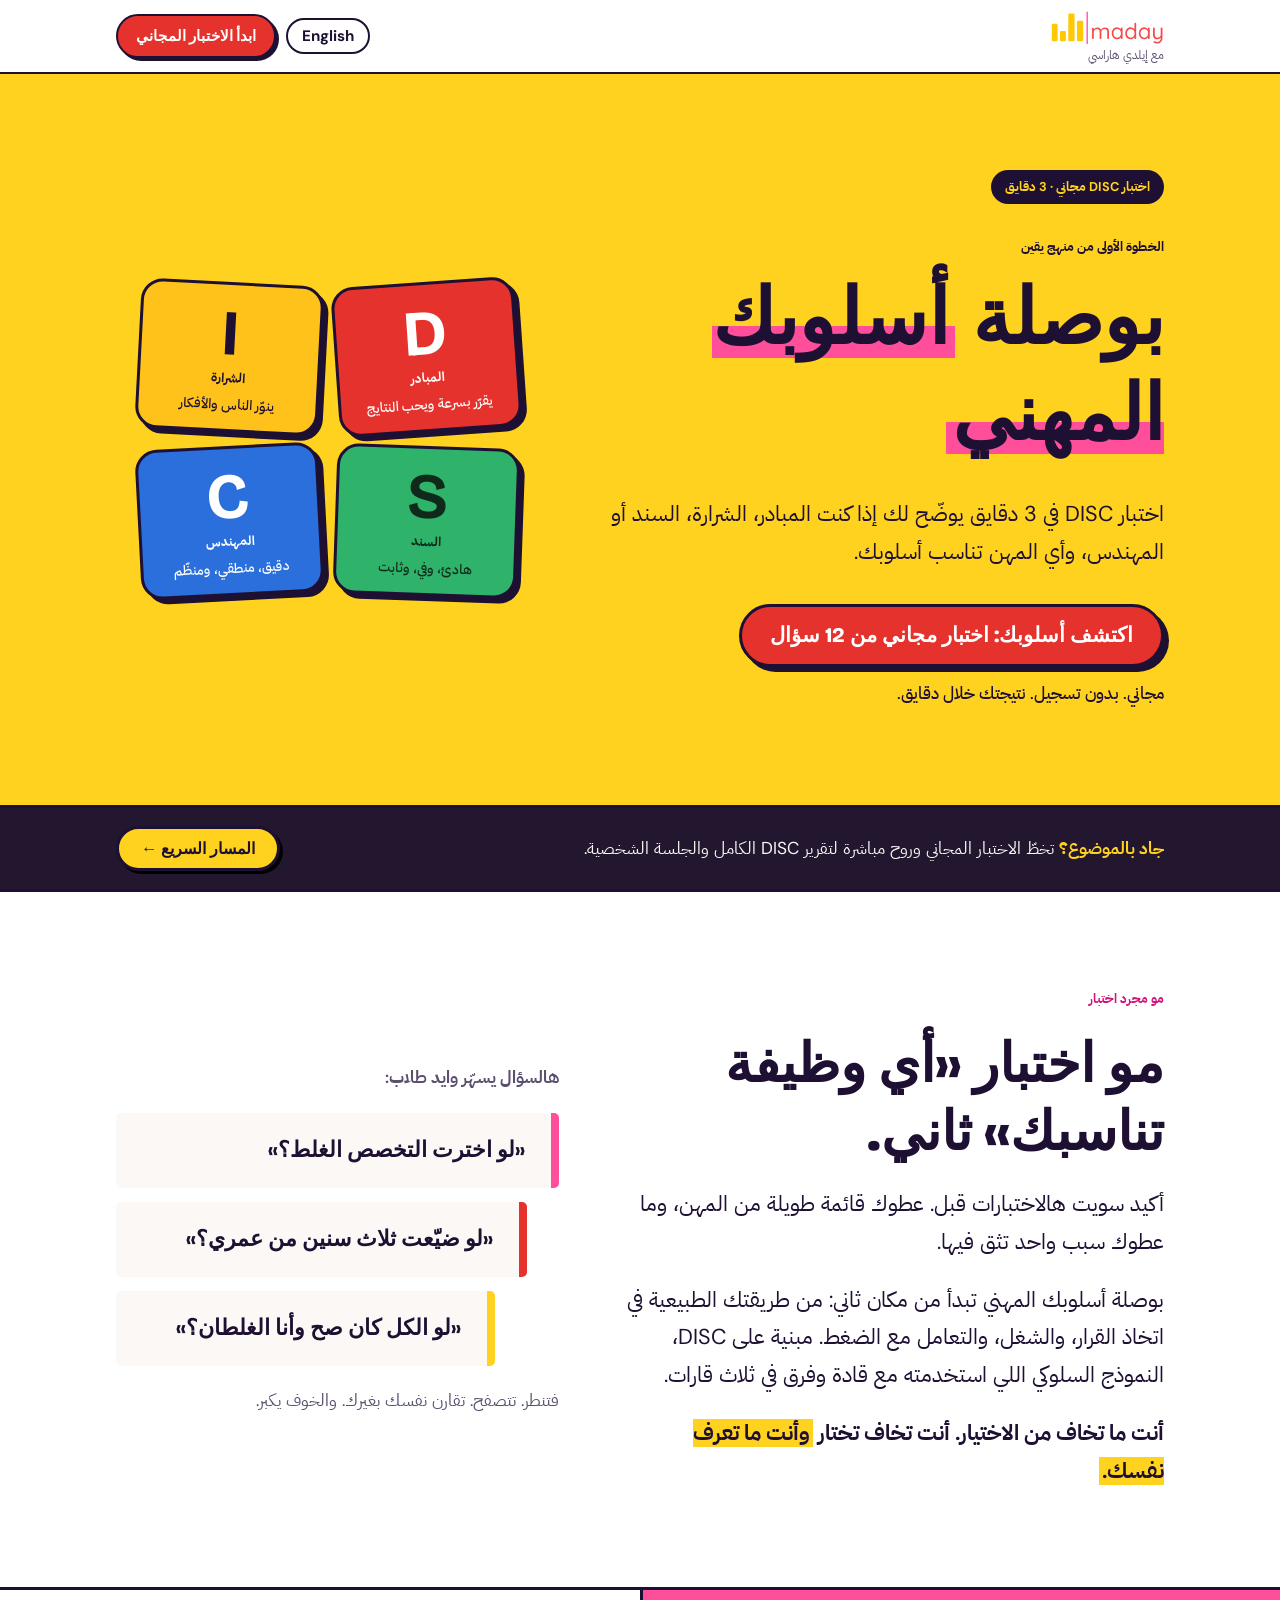
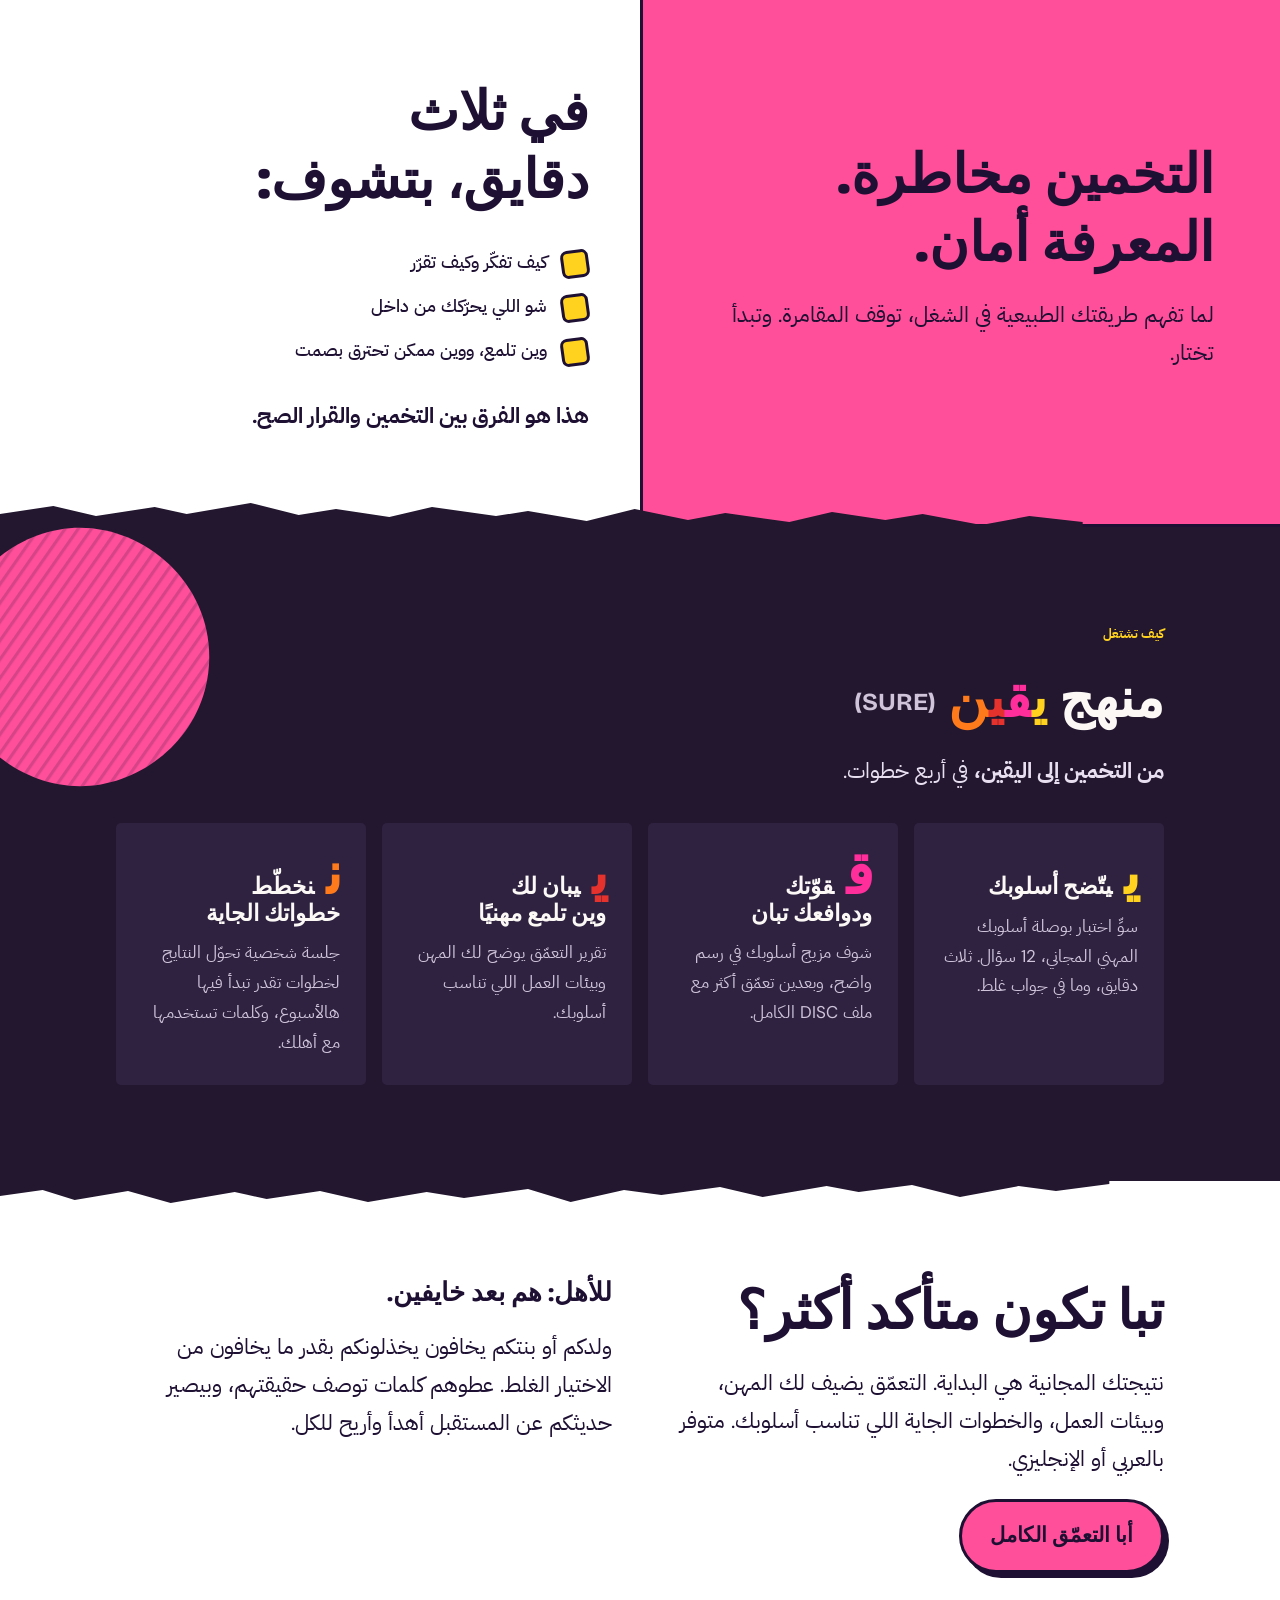
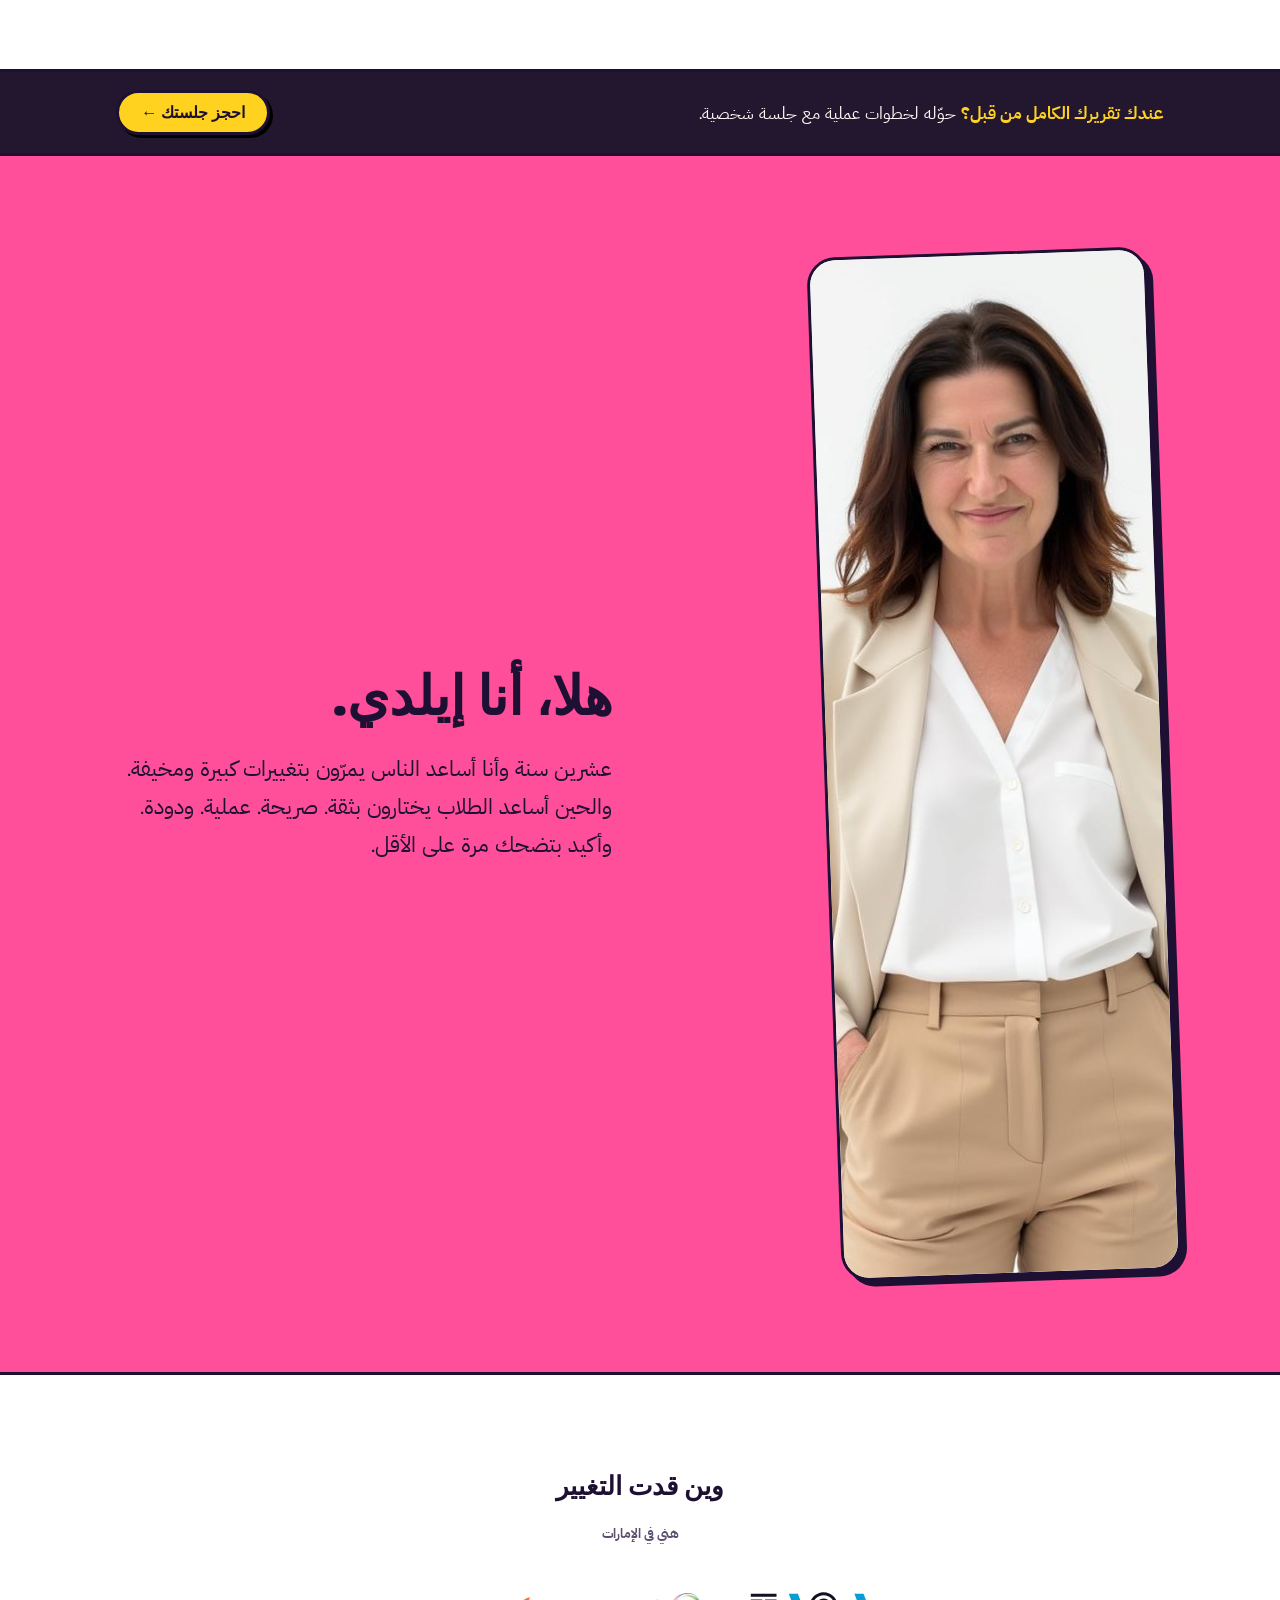
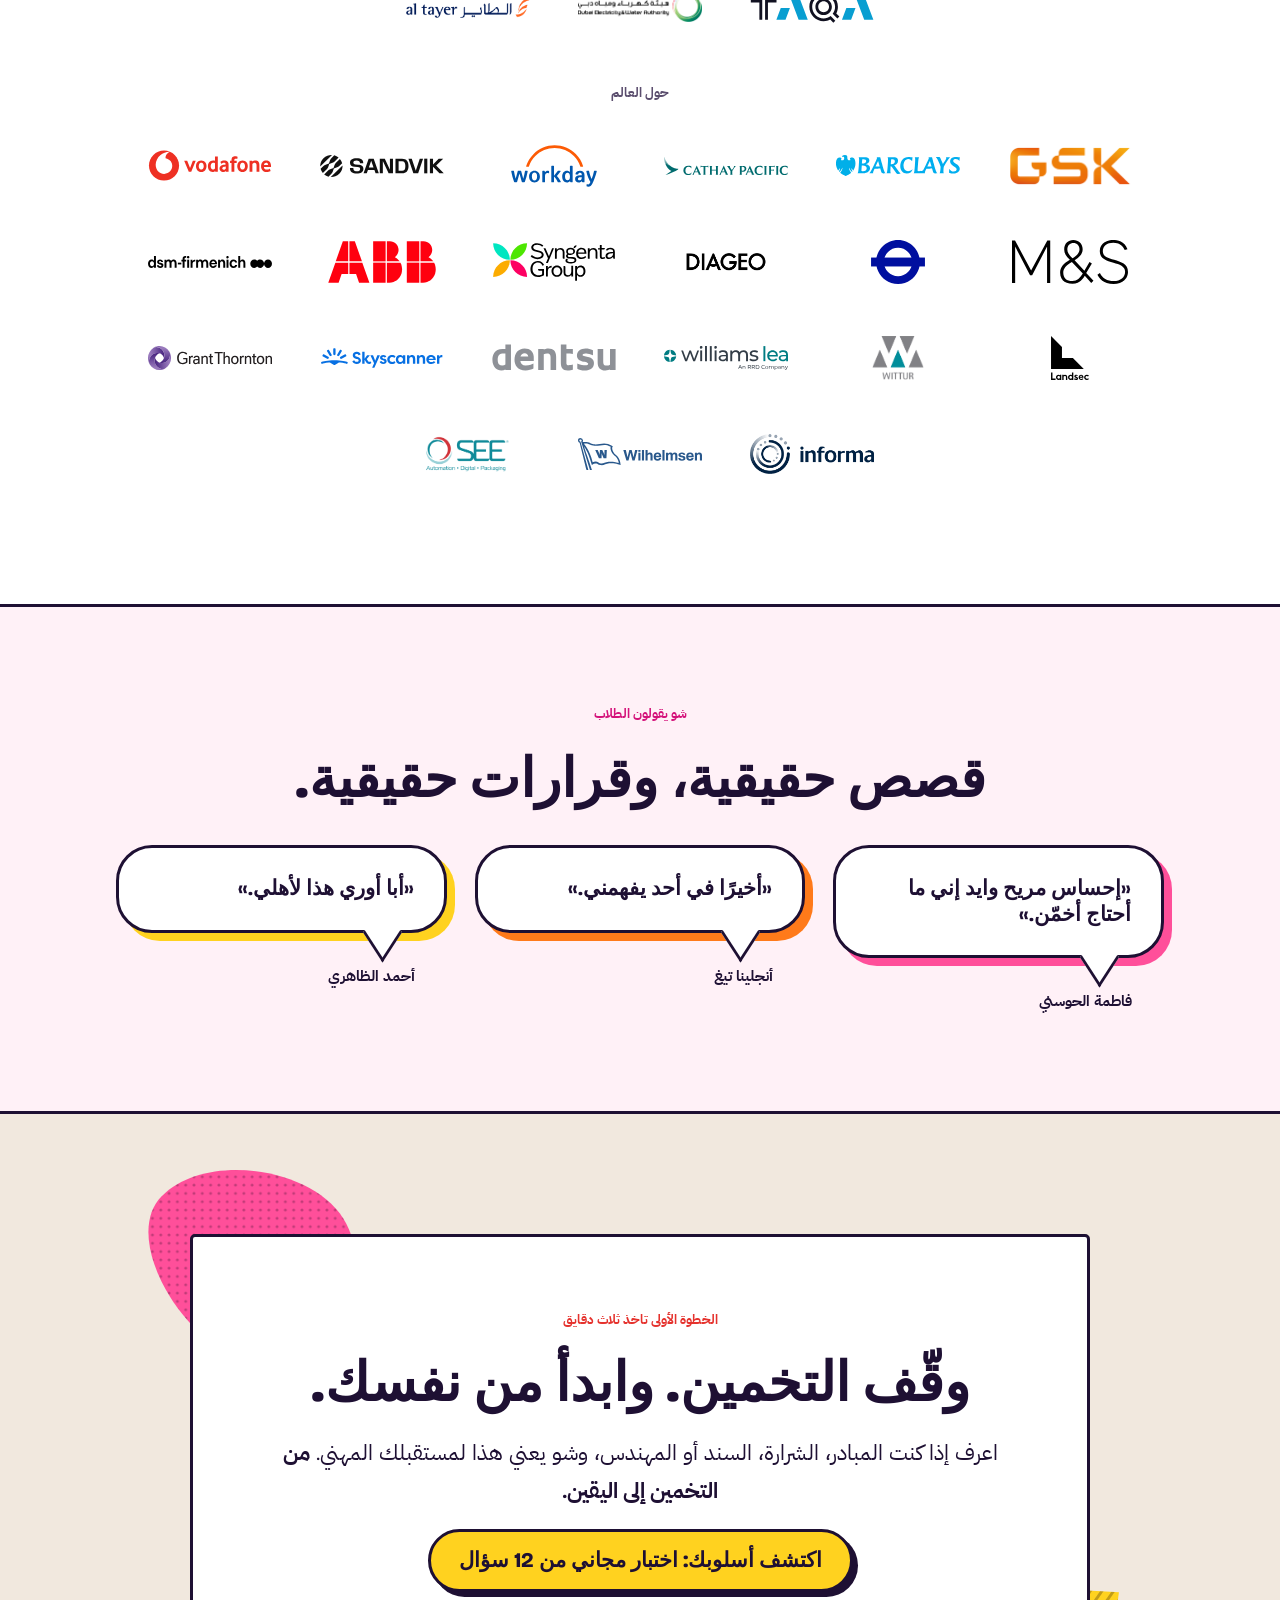
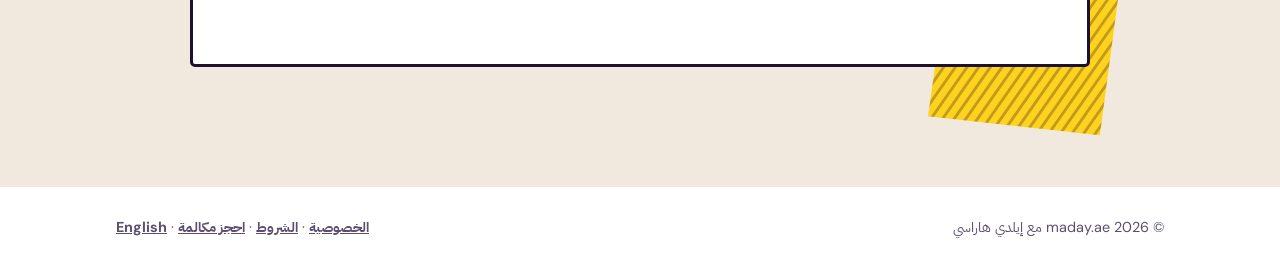
==== public/ar/index.html @ 3589a964 "Arabic testimonials: fix speech-bubble tails Co-Authored-By: Claude Opus 5.5 <noreply@anthropic.com>" ====
<!doctype html>
<html lang="ar" dir="rtl">
<head>
<meta charset="utf-8">
<meta name="viewport" content="width=device-width, initial-scale=1, viewport-fit=cover">
<title>بوصلة أسلوبك المهني · maday.ae مع إيلدي هاراسي</title>
<meta name="description" content="اختبار DISC في 3 دقائق يوضح لك إذا كنت المبادر أو الشرارة أو السند أو المهندس، وأي المهن تناسب أسلوبك. مجاني، مع مدربة المسار المهني إيلدي هاراسي.">
<meta property="og:title" content="بوصلة أسلوبك المهني · maday.ae">
<meta property="og:description" content="اختبار DISC في 3 دقائق يوضح لك أسلوبك، وأي المهن تناسبك.">
<meta property="og:image" content="https://maday.ae/images/ildi.jpg">
<link rel="alternate" hreflang="en" href="https://maday.ae/">
<link rel="alternate" hreflang="ar" href="https://maday.ae/ar/">
<link rel="alternate" hreflang="x-default" href="https://maday.ae/">
<link href="../fonts/fonts.css" rel="stylesheet">
<link href="../fonts/fonts-ar.css" rel="stylesheet">
<style>
/* A loud, sticker-bright student site. Yellow hero, pink and red accents, big type, one clear button. */
:root {
  --bg: #FFFFFF;
  --surface: #FFF3C4;
  --ink: #1E1033;
  --muted: #5B4E6E;
  --line: #E6DCEF;
  --yellow: #FFD21F;
  --pink: #FF4F9A;
  --red: #E5322D;
  --orange: #FF7A1A;       /* new brand colour */
  --sure-u: #FF2E9A;       /* bright pink for the U on plum */
  --pink-text: #D4127A;    /* pink that's readable as small text on white */
  --plum-deep: #22172F;
  --plum-card: #2E2240;
  --paper: #F1E8DE;
  --on-yellow: #1E1033;
  --on-pink: #1E1033;
  --on-red: #FFFFFF;
  --card: #FFFFFF;
  --d: #E5322D;
  --i: #FFC21A;
  --s: #2FB36B;
  --c: #2A6FDB;
  --on-d: #FFFFFF;
  --on-i: #1E1033;
  --on-s: #0F2A1B;
  --on-c: #FFFFFF;
  --font-display: "Bricolage Grotesque", "Arial Black", system-ui, sans-serif;
  --font-body: "DM Sans", system-ui, -apple-system, "Segoe UI", sans-serif;
  color-scheme: light;
}
@media (prefers-color-scheme: dark) {
  :root:not([data-theme="light"]) {
    --bg: #150E22;
    --surface: #241838;
    --ink: #FFF6DC;
    --muted: #C4B8D6;
    --line: #3B2C54;
    --card: #1D1330;
    color-scheme: dark;
  }
}
:root[data-theme="dark"] {
  --bg: #150E22;
  --surface: #241838;
  --ink: #FFF6DC;
  --muted: #C4B8D6;
  --line: #3B2C54;
  --card: #1D1330;
  color-scheme: dark;
}

* { box-sizing: border-box; }
html { scroll-padding-top: 80px; }
body {
  margin: 0;
  background: var(--bg);
  color: var(--ink);
  font-family: var(--font-body);
  font-size: 1.0625rem;
  line-height: 1.55;
}
img { max-width: 100%; display: block; }
[hidden] { display: none !important; }
h1, h2, h3 { font-family: var(--font-display); line-height: 1.02; margin: 0; text-wrap: balance; letter-spacing: -0.02em; }
h1 { font-size: clamp(2.6rem, 9vw, 5.6rem); font-weight: 800; }
h2 { font-size: clamp(2rem, 5.6vw, 3.4rem); font-weight: 800; }
h3 { font-size: clamp(1.25rem, 3vw, 1.6rem); font-weight: 700; }
p { margin: 0; }
.eyebrow { font-size: .8rem; font-weight: 700; letter-spacing: .12em; text-transform: uppercase; }
.inner {
  max-width: 1080px;
  margin: 0 auto;
  padding-left: max(16px, env(safe-area-inset-left, 0px));
  padding-right: max(16px, env(safe-area-inset-right, 0px));
}
.band { padding-block: clamp(48px, 9vw, 96px); }
.stack { display: flex; flex-direction: column; gap: 20px; }
.stack-lg { display: flex; flex-direction: column; gap: 32px; }
.lede { font-size: clamp(1.1rem, 2.4vw, 1.35rem); max-width: 34em; }
.muted { color: var(--muted); }

/* Buttons */
.btn {
  font-family: var(--font-display);
  font-weight: 800;
  font-size: clamp(1.05rem, 3.4vw, 1.3rem);
  border: 3px solid var(--ink);
  border-radius: 999px;
  padding: 16px 28px;
  cursor: pointer;
  min-height: 56px;
  text-align: center;
  text-decoration: none;
  display: inline-flex;
  align-items: center;
  justify-content: center;
  background: var(--red);
  color: var(--on-red);
  box-shadow: 5px 5px 0 var(--ink);
  transition: transform .12s ease, box-shadow .12s ease;
}
.btn:hover { transform: translate(-2px, -2px); box-shadow: 7px 7px 0 var(--ink); }
.btn:active { transform: translate(3px, 3px); box-shadow: 2px 2px 0 var(--ink); }
.btn.yellow { background: var(--yellow); color: var(--on-yellow); }
.btn.pink { background: var(--pink); color: var(--on-pink); }
.btn.ghost { background: transparent; color: var(--ink); box-shadow: none; border-width: 2px; font-size: 1rem; min-height: 48px; padding: 10px 20px; }
.btn.ghost:hover { background: var(--surface); transform: none; box-shadow: none; }
.btn[disabled] { opacity: .45; cursor: not-allowed; box-shadow: none; transform: none; }
:focus-visible { outline: 3px solid var(--pink); outline-offset: 3px; }

/* Header */
.site-header { position: sticky; top: 0; z-index: 20; background: var(--bg); border-bottom: 2px solid var(--ink); }
.site-header .inner { display: flex; align-items: center; justify-content: space-between; gap: 12px; padding-block: 10px; }
.brand { background: none; border: 0; padding: 0; cursor: pointer; text-align: left; color: var(--ink); font-family: var(--font-display); display: flex; flex-direction: column; line-height: 1.05; }
.brand { gap: 3px; }
.brand img { height: 36px; width: auto; }
.brand span { font-family: var(--font-body); font-size: .75rem; color: var(--muted); }
.site-header .btn { font-size: .95rem; min-height: 44px; padding: 8px 18px; border-width: 2px; box-shadow: 3px 3px 0 var(--ink); }

/* Hero */
.hero { background: var(--yellow); color: var(--on-yellow); border-bottom: 3px solid var(--ink); overflow: hidden; }
.hero .inner { display: grid; grid-template-columns: 1.4fr 1fr; gap: 32px; align-items: center; }
.hero .copy { min-width: 0; }
.chip { display: inline-block; background: var(--ink); color: var(--yellow); border-radius: 999px; padding: 6px 14px; width: fit-content; }
.mark { background: linear-gradient(transparent 58%, var(--pink) 58%, var(--pink) 92%, transparent 92%); padding: 0 .08em; }
.hero .lede { color: var(--on-yellow); }
.cta-row { display: flex; flex-direction: column; gap: 12px; align-items: flex-start; }
.tiles { display: grid; grid-template-columns: 1fr 1fr; gap: 14px; max-width: 380px; justify-self: center; width: 100%; margin: 0; padding: 0; list-style: none; }
.tile { min-height: 150px; padding: 16px 10px; text-align: center; border: 3px solid var(--ink); border-radius: 22px; display: flex; flex-direction: column; align-items: center; justify-content: center; gap: 2px; font-family: var(--font-display); font-weight: 800; box-shadow: 5px 5px 0 var(--ink); }
.tile em { font-style: normal; font-family: var(--font-body); font-weight: 500; font-size: .85rem; line-height: 1.25; margin-top: 4px; }
.tile b { font-size: clamp(2.6rem, 8vw, 4rem); line-height: 1; }
.tile span { font-size: .8rem; font-family: var(--font-body); font-weight: 700; letter-spacing: .08em; text-transform: uppercase; }
.tile.d { background: var(--d); color: var(--on-d); transform: rotate(-4deg); }
.tile.i { background: var(--i); color: var(--on-i); transform: rotate(3deg); }
.tile.s { background: var(--s); color: var(--on-s); transform: rotate(2deg); }
.tile.c { background: var(--c); color: var(--on-c); transform: rotate(-3deg); }

/* Sections */
.worries { display: grid; gap: 14px; margin: 0; padding: 0; list-style: none; }
.worries li { font-family: var(--font-display); font-weight: 700; font-size: clamp(1.2rem, 3.2vw, 1.7rem); line-height: 1.15; border: 3px solid var(--ink); border-radius: 22px; padding: 18px 22px; background: var(--card); box-shadow: 5px 5px 0 var(--ink); }
.worries li:nth-child(2) { margin-left: clamp(0px, 4vw, 40px); }
.worries li:nth-child(3) { margin-left: clamp(0px, 8vw, 80px); }
.split { display: grid; grid-template-columns: 1fr 1fr; gap: clamp(24px, 5vw, 56px); align-items: start; }
.split > * { min-width: 0; }
.pinkband { background: var(--pink); color: var(--on-pink); border-block: 3px solid var(--ink); }
.pinkband .lede { color: var(--on-pink); }
.gets { list-style: none; margin: 0; padding: 0; display: grid; gap: 12px; }
.gets li { display: flex; gap: 14px; align-items: flex-start; font-weight: 500; font-size: 1.15rem; }
.gets li::before { content: ""; flex: none; width: 22px; height: 22px; margin-top: 4px; background: var(--yellow); border: 3px solid var(--ink); border-radius: 7px; transform: rotate(8deg); }
.steps { display: grid; grid-template-columns: repeat(4, 1fr); gap: 18px; margin: 0; padding: 0; list-style: none; }
.steps li { border: 3px solid var(--ink); border-radius: 22px; padding: 22px; background: var(--card); display: flex; flex-direction: column; gap: 10px; box-shadow: 5px 5px 0 var(--ink); min-width: 0; }
.steps .n { width: 44px; height: 44px; border-radius: 50%; display: grid; place-items: center; font-family: var(--font-display); font-weight: 800; font-size: 1.3rem; border: 3px solid var(--ink); }
.steps li:nth-child(1) .n { background: var(--yellow); color: var(--on-yellow); }
.steps li:nth-child(2) .n { background: var(--pink); color: var(--on-pink); }
.steps li:nth-child(3) .n { background: var(--red); color: var(--on-red); }
.steps li:nth-child(4) .n { background: var(--c); color: var(--on-c); }
@media (max-width: 1000px) and (min-width: 761px) { .steps { grid-template-columns: 1fr 1fr; } }
.softband { background: var(--surface); border-block: 3px solid var(--ink); }
.photo { aspect-ratio: 4 / 5; max-width: 340px; width: 100%; object-fit: cover; object-position: 50% 15%; border: 3px solid var(--ink); border-radius: 28px; background: var(--card); box-shadow: 6px 6px 0 var(--ink); transform: rotate(-2deg); }
.quotes { display: grid; grid-template-columns: repeat(3, 1fr); gap: 18px; }
.quote { margin: 0; border: 3px solid var(--ink); border-radius: 22px; padding: 22px; background: var(--card); display: flex; flex-direction: column; justify-content: space-between; gap: 16px; min-width: 0; }
.quote:nth-child(1) { background: var(--yellow); color: var(--on-yellow); }
.quote p { font-family: var(--font-display); font-weight: 700; font-size: 1.3rem; line-height: 1.2; }
.quote cite { font-style: normal; font-size: .9rem; font-weight: 700; }
.logo-block { align-items: center; text-align: center; }
.logos { display: flex; flex-wrap: wrap; justify-content: center; gap: 12px; width: 100%; margin: 0 0 12px; padding: 0; list-style: none; }
/* Logos keep their brand colours, so tiles stay white in dark mode too */
.logo { flex: 0 0 160px; border-radius: 14px; background: #fff; height: 84px; }
.logo a { display: grid; place-items: center; height: 100%; padding: 14px 18px; border-radius: inherit; transition: transform .12s ease, box-shadow .12s ease; }
.logo a:hover { transform: translateY(-2px); box-shadow: 0 6px 16px rgba(30, 16, 51, .12); }
.logo img { height: 44px; width: 100%; object-fit: contain; }
@media (max-width: 420px) { .logo { flex-basis: calc(50% - 6px); } }
.finalcta { background: var(--red); color: var(--on-red); border-top: 3px solid var(--ink); text-align: center; }
.finalcta .inner { display: flex; flex-direction: column; align-items: center; gap: 28px; }

/* ---- Collage ideas (mockup) ---- */
.hl { background: var(--yellow); color: #1E1033; padding: 0 .15em; }
.cut { position: absolute; pointer-events: none; z-index: 0; }
.tex { mix-blend-mode: multiply; opacity: .28; }

/* hook + worries combined */
.hook-grid { display: grid; grid-template-columns: 1.1fr .9fr; gap: clamp(32px, 6vw, 64px); align-items: center; }
.hook-grid > * { min-width: 0; }
.worry-cards { list-style: none; margin: 0; padding: 0; display: flex; flex-direction: column; gap: 14px; }
.worry-cards li { background: #FBF8F5; color: #1E1033; border-radius: 5px; padding: 24px 26px; font: 700 clamp(1.15rem, 2.6vw, 1.35rem)/1.25 var(--font-display); letter-spacing: -0.02em; border-left: 8px solid var(--pink); }
.worry-cards li:nth-child(2) { border-left-color: var(--red); margin-left: 32px; }
.worry-cards li:nth-child(3) { border-left-color: var(--yellow); margin-left: 64px; }

/* SURE in bold plum */
/* clip sideways (the pink cut-out) but let the zigzag edges stick out top and bottom */
.sure-dark { background: var(--plum-deep); color: #FBF8F5; position: relative; z-index: 2; overflow-x: clip; overflow-y: visible; }
.zig { position: absolute; left: 0; width: 100%; height: 28px; display: block; }
.zig-top { top: -27px; }
.zig-bottom { bottom: -27px; }

/* "Guessing feels risky" + "In three minutes" side by side */
.duo { display: grid; grid-template-columns: 1fr 1fr; border-block: 3px solid var(--ink); }
.duo-half { padding: clamp(48px, 8vw, 88px) clamp(16px, 4vw, 56px); display: flex; align-items: center; }
.duo-half > * { max-width: 520px; }
.duo-pink { background: var(--pink); color: var(--on-pink); justify-content: flex-end; border-right: 3px solid var(--ink); }
.duo-pink .lede { color: var(--on-pink); }
.duo-white { background: var(--bg); justify-content: flex-start; }
@media (max-width: 760px) { .duo { grid-template-columns: 1fr; } .duo-pink { border-right: 0; border-bottom: 3px solid var(--ink); justify-content: flex-start; } }
.sure-dark .lede { color: #E8DFF0; }
.sure-grid { display: grid; grid-template-columns: repeat(4, 1fr); gap: 16px; margin: 0; padding: 0; list-style: none; }
.sure-grid li { background: var(--plum-card); border-radius: 5px; padding: 28px 26px; display: flex; flex-direction: column; gap: 12px; min-width: 0; }
.sure-grid h3 { color: #FBF8F5; font-size: 1.45rem; line-height: 1.15; }
.sure-grid .cap { font-size: 3.6rem; line-height: .8; letter-spacing: -0.04em; margin-right: 1px; vertical-align: baseline; }
.sure-grid p { color: #CFC4DA; }
@media (max-width: 1000px) and (min-width: 761px) { .sure-grid { grid-template-columns: 1fr 1fr; } }

/* quote bubbles, all equal */
.bubbles { display: grid; grid-template-columns: repeat(3, 1fr); gap: 28px; }
.bubbles figure { margin: 0; min-width: 0; }
.bubble { margin: 0; background: var(--card); border: 3px solid var(--ink); border-radius: 36px; padding: 28px 30px; position: relative; font: 700 1.3rem/1.22 var(--font-display); letter-spacing: -0.02em; }
.bubble::after { content: ""; position: absolute; bottom: -20px; left: 44px; width: 32px; height: 32px; background: var(--card); border-right: 3px solid var(--ink); border-bottom: 3px solid var(--ink); transform: rotate(45deg) skew(12deg, 12deg); }
.bubbles figcaption { margin: 30px 0 0 32px; font-weight: 700; font-size: .95rem; }
.quotes-tint { background: #FFF1F7; border-top: 3px solid var(--ink); }
.bubble { color: #1E1033; background: #fff; }
.bubble::after { background: #fff; }
.bubbles figure:nth-child(1) .bubble { box-shadow: 8px 8px 0 var(--pink); }
.bubbles figure:nth-child(2) .bubble { box-shadow: 8px 8px 0 var(--orange); }
.bubbles figure:nth-child(3) .bubble { box-shadow: 8px 8px 0 var(--yellow); }
.quotes-tint figcaption { color: #1E1033; }
@media (prefers-color-scheme: dark) { :root:not([data-theme="light"]) .quotes-tint { background: #2A1A30; } :root:not([data-theme="light"]) .quotes-tint figcaption { color: var(--ink); } }

/* collage-style final section */
.final-collage { background: var(--paper); border-top: 3px solid var(--ink); text-align: center; position: relative; overflow: hidden; }
.final-card { position: relative; z-index: 1; max-width: 900px; margin: 0 auto; padding: clamp(44px, 8vw, 72px) 24px; background: #fff; color: #1E1033; border: 3px solid var(--ink); border-radius: 5px; display: flex; flex-direction: column; align-items: center; gap: 18px; }
.final-card .lede { color: #1E1033; }
/* the two paper shapes peek out above (pink) and below (yellow) the white card */
.final-collage { padding-block: clamp(80px, 11vw, 120px); }
.final-wrap { position: relative; max-width: 900px; margin: 0 auto; }
.final-pink { width: 240px; top: -84px; left: -56px; }
.final-yellow { width: 210px; bottom: -78px; right: -48px; }
.footer { padding-block: 28px; font-size: .9rem; color: var(--muted); }
.footer .inner { display: flex; justify-content: space-between; gap: 12px; flex-wrap: wrap; }
.footer a { color: inherit; font-weight: 700; }

/* Quiz */
.focus-view { min-height: 70vh; padding-block: clamp(28px, 6vw, 64px); }
.col { max-width: 700px; margin: 0 auto; display: flex; flex-direction: column; gap: 22px; }
.progress-top { display: flex; align-items: center; justify-content: space-between; gap: 12px; font-weight: 700; }
.bar { height: 16px; border: 3px solid var(--ink); border-radius: 999px; overflow: hidden; background: var(--card); }
.bar > i { display: block; height: 100%; background: #FF1493; transition: width .25s ease; }
.q-prompt { font-size: clamp(1.7rem, 5vw, 2.5rem); }
.q-help { color: var(--muted); font-size: .98rem; }
.stmts { display: flex; flex-direction: column; gap: 12px; }
.stmt { border: 3px solid var(--ink); border-radius: 20px; padding: 16px 18px; background: var(--card); display: flex; flex-direction: column; gap: 12px; transition: background .12s ease; }
.stmt.is-most { background: var(--yellow); color: var(--on-yellow); }
.stmt.is-least { background: var(--surface); border-style: dashed; }
.stmt-text { font-size: 1.12rem; font-weight: 500; }
.pick { display: grid; grid-template-columns: 1fr 1fr; gap: 10px; }
.pbtn { font-family: var(--font-body); font-weight: 700; font-size: .95rem; min-height: 46px; border-radius: 999px; border: 2px solid var(--ink); background: transparent; color: inherit; cursor: pointer; padding: 8px 10px; }
.pbtn:hover { background: rgba(255, 79, 154, .22); }
.pbtn[aria-pressed="true"] { background: var(--ink); color: var(--bg); }
.pbtn[aria-pressed="true"].m::before { content: "\2713\00a0"; }
.pbtn[aria-pressed="true"].l::before { content: "\00d7\00a0"; }
.nav-row { display: flex; justify-content: space-between; align-items: center; gap: 12px; flex-wrap: wrap; }
/* Quiz colours: soft full-screen background, green = most like me,
   red = least like me, grey = the two not picked */
#view-quiz { background: #FFF6DE; min-height: calc(100vh - 64px); }
.stmt { background: #FFFFFF; color: #1E1033; transition: background .15s ease, border-color .15s ease, opacity .15s ease; }
.stmt .pbtn { color: #1E1033; border-color: #1E1033; }
.stmt.is-most { background: #DDF7E6; color: #1E1033; border-color: #15803D; border-style: solid; }
.stmt.is-least { background: #FDE1DF; color: #1E1033; border-color: #C42520; border-style: solid; }
.stmt.is-other { background: #EDEDF0; color: #4B4458; border-color: #A9A3B2; }
.stmt.is-other .pbtn { color: #4B4458; border-color: #A9A3B2; }
.pbtn[aria-pressed="true"].m { background: #16C25A; border-color: #0F8A40; color: #FFFFFF; }
.pbtn[aria-pressed="true"].l { background: #E5322D; border-color: #A91F1B; color: #FFFFFF; }
.pbtn.m:hover { background: rgba(22, 194, 90, .18); }
.pbtn.l:hover { background: rgba(229, 50, 45, .14); }
#view-quiz .q-prompt, #view-quiz .progress-top, #view-quiz .q-help { color: #1E1033; }
#view-quiz .btn.ghost { color: #1E1033; border-color: #1E1033; }
#q-next { background: var(--yellow); color: #1E1033; margin-inline-start: auto; }
.input { font: inherit; font-size: 1rem; padding: 14px 16px; border: 3px solid var(--ink); border-radius: 16px; background: var(--card); color: var(--ink); width: 100%; min-height: 120px; }

/* Result */
.result-hero { background: var(--yellow); color: var(--on-yellow); border-bottom: 3px solid var(--ink); }
.badge-big { width: 96px; height: 96px; border: 3px solid var(--ink); border-radius: 26px; display: grid; place-items: center; font-family: var(--font-display); font-weight: 800; font-size: 3.4rem; box-shadow: 5px 5px 0 var(--ink); transform: rotate(-5deg); }
.chartwrap { border: 3px solid var(--ink); border-radius: 24px; padding: clamp(18px, 4vw, 30px); background: var(--card); box-shadow: 6px 6px 0 var(--ink); display: flex; flex-direction: column; gap: 18px; }
.row { display: grid; grid-template-columns: 48px 1fr 56px; gap: 12px; align-items: center; }
.row .lt { width: 48px; height: 48px; border-radius: 14px; border: 3px solid var(--ink); display: grid; place-items: center; font-family: var(--font-display); font-weight: 800; font-size: 1.4rem; }
.row .nm { font-weight: 700; font-size: .95rem; margin-bottom: 4px; }
.track { height: 22px; border-radius: 999px; background: #FFFFFF; border: 2px solid var(--ink); overflow: hidden; }
.fill { height: 100%; transform-origin: left; animation: grow .7s ease-out both; }
@keyframes grow { from { transform: scaleX(0); } to { transform: scaleX(1); } }
.row .pc { font-family: var(--font-display); font-weight: 800; font-size: 1.3rem; text-align: right; font-variant-numeric: tabular-nums; }
.two { display: grid; grid-template-columns: 1fr 1fr; gap: 16px; }
.mini { border: 3px solid var(--ink); border-radius: 20px; padding: 18px; background: var(--card); display: flex; flex-direction: column; gap: 8px; min-width: 0; }
.mini .eyebrow { color: var(--muted); }
.mini-good { background: #DDF7E6; border-color: #15803D; color: #1E1033; }
.mini-good .eyebrow { color: #0F6B32; }
.mini-watch { background: #FDE1DF; border-color: #C42520; color: #1E1033; }
.mini-watch .eyebrow { color: #A91F1B; }
.note-box { border: 3px dashed var(--ink); border-radius: 20px; padding: 16px 18px; background: var(--surface); font-size: .98rem; }
.fast-lane { background: var(--plum-deep); color: #FBF8F5; border-bottom: 3px solid var(--ink); }
.fast-lane-row { display: flex; align-items: center; justify-content: space-between; gap: 12px 20px; padding-block: 18px; flex-wrap: wrap; }
.fast-lane p { font-size: 1.08rem; }
.fast-lane b { color: var(--yellow); }
.fast-btn { background: var(--yellow); color: #1E1033; border: 3px solid #1E1033; border-radius: 999px; padding: 10px 22px; font: 800 1.02rem var(--font-display); text-decoration: none; white-space: nowrap; box-shadow: 3px 3px 0 #000; transition: transform .12s ease; }
.fast-btn:hover { transform: translate(-2px, -2px); }
.buy-direct { align-self: flex-start; text-decoration: none; }
.fast-lane-return { border-top: 3px solid var(--ink); border-bottom: 0; }
.taster-note { color: #D4271F; font-weight: 700; font-size: 1.05rem; margin-top: -12px; }
/* career examples on the result page */
.careers { display: flex; flex-direction: column; gap: 14px; }
.career-list { list-style: none; margin: 0; padding: 0 0 8px; display: grid; grid-template-columns: repeat(5, minmax(0, 1fr)); gap: 12px; align-items: stretch; }
/* all five in one row; boxes grow taller as the screen narrows. On small screens the row scrolls sideways */
@media (max-width: 900px) { .career-list { grid-template-columns: none; grid-auto-flow: column; grid-auto-columns: minmax(200px, 62vw); overflow-x: auto; scroll-snap-type: x mandatory; } .career-list li { scroll-snap-align: start; } }
.career-list li { border: 3px solid var(--ink); border-radius: 20px; padding: 16px 18px; background: var(--card); box-shadow: -5px 5px 0 var(--style-color, var(--ink)); display: flex; flex-direction: column; gap: 6px; }
.career-list b { font-family: var(--font-display); font-size: clamp(1rem, 1.4vw, 1.12rem); line-height: 1.3; }
.career-list span { font-size: .93rem; color: var(--muted); }
.career-list li { padding: 14px 14px; min-width: 0; }
.career-sources { margin: 0; padding-right: 1.1em; padding-left: 0; font-size: .82rem; line-height: 1.6; color: var(--muted); display: grid; gap: 4px; }
.career-sources a { color: inherit; font-weight: 700; }
.future-chip { display: inline-block; background: var(--orange); color: #1E1033; border-radius: 999px; padding: 1px 10px; font-size: .8rem; font-weight: 700; white-space: nowrap; width: fit-content; }

/* Deep dive */
.dd { background: var(--pink); color: var(--on-pink); border-block: 3px solid var(--ink); }
.dd .lede { color: var(--on-pink); }
.tiers { display: grid; grid-template-columns: 1fr 1fr; gap: 18px; }
.tier { border: 3px solid var(--ink); border-radius: 24px; padding: 24px; background: var(--card); color: var(--ink); display: flex; flex-direction: column; gap: 14px; box-shadow: 6px 6px 0 var(--ink); min-width: 0; position: relative; }
.tier.best { background: var(--yellow); color: var(--on-yellow); }
.tier ul { margin: 0; padding-left: 1.2em; display: grid; gap: 6px; }
.tier .btn { margin-top: auto; }
.price { font-family: var(--font-display); font-weight: 800; font-size: 2.6rem; line-height: 1; font-variant-numeric: tabular-nums; }
.price small { font-size: 1rem; font-weight: 700; }
.price s { font-size: 1.1rem; font-weight: 500; opacity: .7; margin-left: 6px; }
.save { position: absolute; top: -16px; right: 18px; background: var(--red); color: var(--on-red); border: 3px solid var(--ink); border-radius: 999px; padding: 4px 14px; font-weight: 800; font-size: .9rem; transform: rotate(3deg); }
.dd a.inline { color: inherit; font-weight: 700; }

@media (max-width: 760px) {
  .hook-grid, .sure-grid, .bubbles { grid-template-columns: 1fr; }
  .worry-cards li:nth-child(2) { margin-left: 16px; }
  .worry-cards li:nth-child(3) { margin-left: 32px; }
  .cut { transform: scale(.6); transform-origin: top left; }
  /* keep the SURE corner shape clear of the heading on phones */
  .sure-dark > .cut { width: 130px !important; top: -12px !important; right: -64px !important; transform: none; }
  .final-collage .cut { transform: none; }
  .final-pink { width: 150px; top: -56px; left: -24px; }
  .final-yellow { width: 130px; bottom: -52px; right: -20px; }
  .hero .inner, .split, .steps, .quotes, .two, .tiers { grid-template-columns: 1fr; }
  .tiles { max-width: 360px; }
  .photo { max-width: 260px; }
  .tier { margin-top: 10px; }
}
@media (prefers-reduced-motion: reduce) {
  * { animation: none !important; transition: none !important; }
}

/* ---- Arabic / right-to-left ---- */
:root {
  --font-display: "Baloo Bhaijaan 2", "Bricolage Grotesque", "Segoe UI", Tahoma, sans-serif;
  --font-body: "IBM Plex Sans Arabic", "DM Sans", "Segoe UI", Tahoma, sans-serif;
}
/* Arabic letters join up: no tracking, no capitals */
h1, h2, h3, .eyebrow, .btn, .worry-cards li, .bubble, .q-prompt, .tile span { letter-spacing: 0 !important; }
.eyebrow, .tile span { text-transform: none; }
h1, h2, h3 { line-height: 1.25; }
h1 { font-size: clamp(2.4rem, 8vw, 4.8rem); }
body { line-height: 1.75; }
.lang-switch { font: 700 .95rem var(--font-body); text-decoration: none; color: var(--ink); border: 2px solid var(--ink); border-radius: 999px; padding: 6px 14px; white-space: nowrap; }
.lang-switch:hover { background: var(--surface); }
.site-header .actions { display: flex; align-items: center; gap: 10px; }
.latin { direction: ltr; unicode-bidi: isolate; font-family: "Bricolage Grotesque", sans-serif; }
/* mirror things that point one way */
.worry-cards li { border-left: 0; border-right: 8px solid var(--pink); }
.worry-cards li:nth-child(2) { border-right-color: var(--red); margin-left: 0; margin-right: 32px; }
.worry-cards li:nth-child(3) { border-right-color: var(--yellow); margin-left: 0; margin-right: 64px; }
.duo-pink { border-right: 0; border-left: 3px solid var(--ink); }
.bubble::after { left: auto; right: 44px; }
.bubbles figcaption { margin: 30px 32px 0 0; }
.sure-dark > .cut { right: auto !important; left: -60px; }
.sure-grid .cap { margin-right: 0; margin-left: 12px; font-family: "Baloo Bhaijaan 2", sans-serif; }
.sure-tag { font-size: .45em; font-weight: 700; color: #CFC4DA; vertical-align: middle; }
.fill { transform-origin: right; }
.gets li::before { transform: rotate(-8deg); }
@media (max-width: 760px) {
  .worry-cards li:nth-child(2) { margin-right: 16px; }
  .worry-cards li:nth-child(3) { margin-right: 32px; }
  .duo-pink { border-left: 0; }
  .sure-dark > .cut { left: -64px !important; }
  }
@media (max-width: 560px) { .site-header #hdr-cta { display: none; }
}
</style>
</head>
<body>
<svg width="0" height="0" style="position:absolute" aria-hidden="true">
  <defs>
    <pattern id="dots" width="9" height="9" patternUnits="userSpaceOnUse"><circle cx="2" cy="2" r="1.6" fill="#1E1033"/></pattern>
    <pattern id="lines" width="10" height="10" patternUnits="userSpaceOnUse" patternTransform="rotate(35)"><rect width="3" height="10" fill="#1E1033"/></pattern>
  </defs>
</svg>

<header class="site-header">
  <div class="inner">
    <button class="brand" id="brand" aria-label="الصفحة الرئيسية maday.ae">
      <img src="../images/brand/maday-logo.svg" alt="maday" width="114" height="36">
      <span>مع إيلدي هاراسي</span>
    </button>
    <div class="actions">
      <a class="lang-switch" href="/" hreflang="en" lang="en">English</a>
      <button class="btn" id="hdr-cta" data-start>ابدأ الاختبار المجاني</button>
    </div>
  </div>
</header>

<main>
<!-- HOME -->
<div id="view-home">
  <section class="hero">
    <div class="inner band">
      <div class="copy stack-lg">
        <span class="eyebrow chip">اختبار DISC مجاني &middot; 3 دقايق</span>
        <span class="eyebrow" style="margin-bottom:-18px">الخطوة الأولى من منهج يقين</span>
        <h1 id="home-h1" tabindex="-1">بوصلة <span class="mark">أسلوبك المهني</span></h1>
        <p class="lede">اختبار DISC في 3 دقايق يوضّح لك إذا كنت المبادر، الشرارة، السند أو المهندس، وأي المهن تناسب أسلوبك.</p>
        <div class="cta-row">
          <button class="btn" data-start>اكتشف أسلوبك: اختبار مجاني من 12 سؤال</button>
          <p style="font-weight:500">مجاني. بدون تسجيل. نتيجتك خلال دقايق.</p>
        </div>
      </div>
      <ul class="tiles" aria-label="الأساليب الأربعة">
        <li class="tile d"><b>D</b><span>المبادر</span><em>يقرّر بسرعة ويحب النتايج</em></li>
        <li class="tile i"><b>I</b><span>الشرارة</span><em>ينوّر الناس والأفكار</em></li>
        <li class="tile s"><b>S</b><span>السند</span><em>هادئ، وفي، وثابت</em></li>
        <li class="tile c"><b>C</b><span>المهندس</span><em>دقيق، منطقي، ومنظّم</em></li>
      </ul>
    </div>
  </section>

  <!-- Fast lane: for visitors who already know they want the full report -->
  <section class="fast-lane">
    <div class="inner fast-lane-row">
      <p><b>جاد بالموضوع؟</b> تخطّ الاختبار المجاني وروح مباشرة لتقرير DISC الكامل والجلسة الشخصية.</p>
      <a class="fast-btn" href="deep-dive.html?p=bundle">المسار السريع &larr;</a>
    </div>
  </section>

  <!-- Collage-style: the hook and the worries combined -->
  <section class="band hook">
    <div class="inner hook-grid">
      <div class="stack">
        <span class="eyebrow" style="color:var(--pink-text)">مو مجرد اختبار</span>
        <h2>مو اختبار «أي وظيفة تناسبك» ثاني.</h2>
        <p class="lede">أكيد سويت هالاختبارات قبل. عطوك قائمة طويلة من المهن، وما عطوك سبب واحد تثق فيها.</p>
        <p class="lede">بوصلة أسلوبك المهني تبدأ من مكان ثاني: من طريقتك الطبيعية في اتخاذ القرار، والشغل، والتعامل مع الضغط. مبنية على DISC، النموذج السلوكي اللي استخدمته مع قادة وفرق في ثلاث قارات.</p>
        <p class="lede"><b>أنت ما تخاف من الاختيار. أنت تخاف تختار <span class="hl">وأنت ما تعرف نفسك.</span></b></p>
      </div>
      <div class="stack">
        <p class="muted" style="font-weight:600">هالسؤال يسهّر وايد طلاب:</p>
        <ul class="worry-cards">
          <li>«لو اخترت التخصص الغلط؟»</li>
          <li>«لو ضيّعت ثلاث سنين من عمري؟»</li>
          <li>«لو الكل كان صح وأنا الغلطان؟»</li>
        </ul>
        <p class="muted">فتنطر. تتصفح. تقارن نفسك بغيرك. والخوف يكبر.</p>
      </div>
    </div>
  </section>

  <!-- "Guessing feels risky" + "In three minutes" side by side -->
  <section class="duo">
    <div class="duo-half duo-pink">
      <div class="stack">
        <h2>التخمين مخاطرة. المعرفة أمان.</h2>
        <p class="lede">لما تفهم طريقتك الطبيعية في الشغل، توقف المقامرة. وتبدأ تختار.</p>
      </div>
    </div>
    <div class="duo-half duo-white">
      <div class="stack-lg">
        <h2>في ثلاث دقايق، بتشوف:</h2>
        <ul class="gets">
          <li>كيف تفكّر وكيف تقرّر</li>
          <li>شو اللي يحرّكك من داخل</li>
          <li>وين تلمع، ووين ممكن تحترق بصمت</li>
        </ul>
        <p class="lede"><b>هذا هو الفرق بين التخمين والقرار الصح.</b></p>
      </div>
    </div>
  </section>

  <!-- Collage-style: SURE in bold plum -->
  <section class="band sure-dark">
    <svg class="zig zig-top" viewBox="0 0 1200 28" preserveAspectRatio="none" aria-hidden="true"><path d="M0 28V14l50-8 40 10 55-9 30 7 60-11 45 12 35-6 50 8 40-10 60 9 30-5 55 10 45-12 50 11 35-7 60 9 40-10 50 8 35-6 55 11 45-9 50 6V28z" fill="var(--plum-deep)"/></svg>
    <svg class="zig zig-bottom" viewBox="0 0 1200 28" preserveAspectRatio="none" aria-hidden="true"><path d="M0 0V16l40-6 30 10 50-9 40 12 60-11 30 7 50-8 45 11 55-10 35 6 60-9 40 13 50-12 35 5 55-8 40 10 60-11 30 6 50-7 45 12 55-11 35 5 50-7V0z" fill="var(--plum-deep)"/></svg>
    <svg class="cut" style="top:-10px;right:-60px;width:280px" viewBox="0 0 260 260" aria-hidden="true"><path d="M130 10c60 0 120 50 120 120s-60 120-120 120S10 200 10 130 70 10 130 10z" fill="var(--pink)"/><path style="opacity:.18" d="M130 10c60 0 120 50 120 120s-60 120-120 120S10 200 10 130 70 10 130 10z" fill="url(#lines)"/></svg>
    <div class="inner stack-lg" style="position:relative;z-index:1">
      <div class="stack">
        <span class="eyebrow" style="color:var(--yellow)">كيف تشتغل</span>
        <h2>منهج <span style="color:var(--yellow)">ي</span><span style="color:var(--sure-u)">ق</span><span style="color:var(--red)">ي</span><span style="color:var(--orange)">ن</span> <small class="sure-tag">(<span class="latin">SURE</span>)</small></h2>
        <p class="lede"><b>من التخمين إلى اليقين،</b> في أربع خطوات.</p>
      </div>
      <ol class="sure-grid">
        <li><h3><span class="cap" aria-hidden="true" style="color:var(--yellow)">ي</span>يتّضح أسلوبك</h3><p>سوِّ اختبار بوصلة أسلوبك المهني المجاني، 12 سؤال. ثلاث دقايق، وما في جواب غلط.</p></li>
        <li><h3><span class="cap" aria-hidden="true" style="color:var(--sure-u)">ق</span>قوّتك ودوافعك تبان</h3><p>شوف مزيج أسلوبك في رسم واضح، وبعدين تعمّق أكثر مع ملف DISC الكامل.</p></li>
        <li><h3><span class="cap" aria-hidden="true" style="color:var(--red)">ي</span>يبان لك وين تلمع مهنيًا</h3><p>تقرير التعمّق يوضح لك المهن وبيئات العمل اللي تناسب أسلوبك.</p></li>
        <li><h3><span class="cap" aria-hidden="true" style="color:var(--orange)">ن</span>نخطّط خطواتك الجاية</h3><p>جلسة شخصية تحوّل النتايج لخطوات تقدر تبدأ فيها هالأسبوع، وكلمات تستخدمها مع أهلك.</p></li>
      </ol>
    </div>
  </section>

  <section class="band">
    <div class="inner split">
      <div class="stack">
        <h2>تبا تكون متأكد أكثر؟</h2>
        <p class="lede">نتيجتك المجانية هي البداية. التعمّق يضيف لك المهن، وبيئات العمل، والخطوات الجاية اللي تناسب أسلوبك. متوفر بالعربي أو الإنجليزي.</p>
        <a class="btn pink buy-direct" href="deep-dive.html?p=bundle">أبا التعمّق الكامل</a>
      </div>
      <div class="stack">
        <h3>للأهل: هم بعد خايفين.</h3>
        <p class="lede">ولدكم أو بنتكم يخافون يخذلونكم بقدر ما يخافون من الاختيار الغلط. عطوهم كلمات توصف حقيقتهم، وبيصير حديثكم عن المستقبل أهدأ وأريح للكل.</p>
      </div>
    </div>
  </section>

  <!-- Returning customers: already have the report, add a debrief -->
  <section class="fast-lane fast-lane-return">
    <div class="inner fast-lane-row">
      <p><b>عندك تقريرك الكامل من قبل؟</b> حوّله لخطوات عملية مع جلسة شخصية.</p>
      <a class="fast-btn" href="deep-dive.html?p=debrief">احجز جلستك &larr;</a>
    </div>
  </section>

  <section class="pinkband band">
    <div class="inner split" style="align-items:center">
      <img class="photo" src="../images/ildi.jpg" alt="إيلدي هاراسي، مدربة المسار المهني" width="1024" height="1024" loading="lazy">
      <div class="stack">
        <h2>هلا، أنا إيلدي.</h2>
        <p class="lede">عشرين سنة وأنا أساعد الناس يمرّون بتغييرات كبيرة ومخيفة. والحين أساعد الطلاب يختارون بثقة. صريحة. عملية. ودودة. وأكيد بتضحك مرة على الأقل.</p>
      </div>
    </div>
  </section>

  <section class="band">
    <div class="inner stack-lg">
      <div class="stack logo-block">
        <h3>وين قدت التغيير</h3>
        <span class="eyebrow muted">هني في الإمارات</span>
        <ul class="logos">
          <li class="logo"><a href="https://www.taqa.com/water" target="_blank" rel="noopener"><img src="../images/logos/taqa.svg" alt="TAQA Water Solutions" loading="lazy"></a></li>
          <li class="logo"><a href="https://www.dewa.gov.ae" target="_blank" rel="noopener"><img src="../images/logos/dewa.png" alt="DEWA, Dubai Electricity and Water Authority" loading="lazy"></a></li>
          <li class="logo"><a href="https://www.altayer.com" target="_blank" rel="noopener"><img src="../images/logos/al-tayer.png" alt="Al Tayer Group" loading="lazy"></a></li>
        </ul>
        <span class="eyebrow muted">حول العالم</span>
        <ul class="logos">
          <li class="logo"><a href="https://www.gsk.com" target="_blank" rel="noopener"><img src="../images/logos/gsk.png" alt="GSK" loading="lazy"></a></li>
          <li class="logo"><a href="https://home.barclays" target="_blank" rel="noopener"><img src="../images/logos/barclays.svg" alt="Barclays" loading="lazy"></a></li>
          <li class="logo"><a href="https://www.cathaypacific.com" target="_blank" rel="noopener"><img src="../images/logos/cathay-pacific.svg" alt="Cathay Pacific" loading="lazy"></a></li>
          <li class="logo"><a href="https://www.workday.com" target="_blank" rel="noopener"><img src="../images/logos/workday.svg" alt="Workday" loading="lazy"></a></li>
          <li class="logo"><a href="https://www.home.sandvik" target="_blank" rel="noopener"><img src="../images/logos/sandvik.svg" alt="Sandvik" loading="lazy"></a></li>
          <li class="logo"><a href="https://www.vodafone.com" target="_blank" rel="noopener"><img src="../images/logos/vodafone.svg" alt="Vodafone" loading="lazy"></a></li>
          <li class="logo"><a href="https://www.marksandspencer.com" target="_blank" rel="noopener"><img src="../images/logos/marks-spencer.svg" alt="Marks &amp; Spencer" loading="lazy"></a></li>
          <li class="logo"><a href="https://tfl.gov.uk" target="_blank" rel="noopener"><img src="../images/logos/tfl.svg" alt="Transport for London" loading="lazy"></a></li>
          <li class="logo"><a href="https://www.diageo.com" target="_blank" rel="noopener"><img src="../images/logos/diageo.svg" alt="Diageo" loading="lazy"></a></li>
          <li class="logo"><a href="https://www.syngentagroup.com" target="_blank" rel="noopener"><img src="../images/logos/syngenta.svg" alt="Syngenta" loading="lazy"></a></li>
          <li class="logo"><a href="https://global.abb" target="_blank" rel="noopener"><img src="../images/logos/abb.svg" alt="ABB" loading="lazy"></a></li>
          <li class="logo"><a href="https://www.dsm-firmenich.com" target="_blank" rel="noopener"><img src="../images/logos/dsm-firmenich.svg" alt="dsm-firmenich" loading="lazy"></a></li>
          <li class="logo"><a href="https://www.landsec.com" target="_blank" rel="noopener"><img src="../images/logos/landsec.svg" alt="Landsec" loading="lazy"></a></li>
          <li class="logo"><a href="https://www.wittur.com" target="_blank" rel="noopener"><img src="../images/logos/wittur.png" alt="Wittur Group" loading="lazy"></a></li>
          <li class="logo"><a href="https://www.williamslea.com" target="_blank" rel="noopener"><img src="../images/logos/williams-lea.svg" alt="Williams Lea (formerly Williams Lea Tag)" loading="lazy"></a></li>
          <li class="logo"><a href="https://www.dentsu.com" target="_blank" rel="noopener"><img src="../images/logos/dentsu.svg" alt="dentsu" loading="lazy"></a></li>
          <li class="logo"><a href="https://www.skyscanner.net" target="_blank" rel="noopener"><img src="../images/logos/skyscanner.svg" alt="Skyscanner" loading="lazy"></a></li>
          <li class="logo"><a href="https://www.grantthornton.global" target="_blank" rel="noopener"><img src="../images/logos/grant-thornton.svg" alt="Grant Thornton" loading="lazy"></a></li>
          <li class="logo"><a href="https://www.informa.com" target="_blank" rel="noopener"><img src="../images/logos/informa.png" alt="Informa" loading="lazy"></a></li>
          <li class="logo"><a href="https://www.wilhelmsen.com" target="_blank" rel="noopener"><img src="../images/logos/wilhelmsen.svg" alt="Wilhelmsen" loading="lazy"></a></li>
          <li class="logo"><a href="https://www.sealedair.com" target="_blank" rel="noopener"><img src="../images/logos/sealed-air.png" alt="Sealed Air" loading="lazy"></a></li>
        </ul>
      </div>
    </div>
  </section>

  <!-- Testimonials: light tint, white bubbles with colour-tinted shadows -->
  <section class="band quotes-tint">
    <div class="inner stack-lg">
      <div class="stack" style="align-items:center;text-align:center">
        <span class="eyebrow" style="color:var(--pink-text)">شو يقولون الطلاب</span>
        <h2>قصص حقيقية، وقرارات حقيقية.</h2>
      </div>
      <div class="bubbles">
        <figure><blockquote class="bubble">«إحساس مريح وايد إني ما أحتاج أخمّن.»</blockquote><figcaption>فاطمة الحوسني</figcaption></figure>
        <figure><blockquote class="bubble">«أخيرًا في أحد يفهمني.»</blockquote><figcaption>أنجلينا تيغ</figcaption></figure>
        <figure><blockquote class="bubble">«أبا أوري هذا لأهلي.»</blockquote><figcaption>أحمد الظاهري</figcaption></figure>
      </div>
    </div>
  </section>

  <!-- Collage-style final section -->
  <section class="band final-collage">
    <div class="inner">
      <div class="final-wrap">
      <svg class="cut final-pink" viewBox="0 0 260 240" aria-hidden="true"><path d="M30 50C80 0 200 20 230 80s0 140-80 150S-20 100 30 50z" fill="var(--pink)"/><path class="tex" d="M30 50C80 0 200 20 230 80s0 140-80 150S-20 100 30 50z" fill="url(#dots)"/></svg>
      <svg class="cut final-yellow" viewBox="0 0 220 200" aria-hidden="true"><path d="M20 30l180 10-20 150L0 170z" fill="var(--yellow)"/><path class="tex" d="M20 30l180 10-20 150L0 170z" fill="url(#lines)"/></svg>
      <div class="final-card">
        <span class="eyebrow" style="color:var(--red)">الخطوة الأولى تاخذ ثلاث دقايق</span>
        <h2>وقّف التخمين. وابدأ من نفسك.</h2>
        <p class="lede">اعرف إذا كنت المبادر، الشرارة، السند أو المهندس، وشو يعني هذا لمستقبلك المهني. <b>من التخمين إلى اليقين.</b></p>
        <button class="btn yellow" data-start>اكتشف أسلوبك: اختبار مجاني من 12 سؤال</button>
      </div>
      </div>
    </div>
  </section>
</div>

<!-- QUIZ -->
<section id="view-quiz" class="focus-view" hidden>
  <div class="inner">
    <div class="col">
      <div class="progress-top"><span id="q-count" aria-live="polite">سؤال 1 من 12</span><button class="btn ghost" id="q-exit">اطلع من الاختبار</button></div>
      <div class="bar" role="progressbar" aria-valuemin="0" aria-valuemax="12" aria-valuenow="0" id="q-bar"><i id="q-fill" style="width:0%"></i></div>
      <h2 class="q-prompt" id="q-prompt" tabindex="-1"></h2>
      <p class="q-help">اختار الجملة اللي تشبهك أكثر شي، والجملة اللي تشبهك أقل شي.</p>
      <div class="stmts" id="q-stmts"></div>
      <div class="nav-row">
        <button class="btn ghost" id="q-back">رجوع</button>
        <button class="btn" id="q-next" disabled>التالي</button>
      </div>
    </div>
  </div>
</section>

<!-- RESULT -->
<section id="view-result" hidden>
  <div class="result-hero">
    <div class="inner band" style="padding-block:clamp(36px,7vw,72px)">
      <div class="stack-lg">
        <span class="eyebrow chip">نتيجتك المجانية</span>
        <div style="display:flex;gap:24px;align-items:center;flex-wrap:wrap">
          <div class="badge-big" id="r-badge" aria-hidden="true"></div>
          <div class="stack" style="min-width:0;flex:1 1 280px">
            <span class="eyebrow" id="r-name"></span>
            <h1 id="r-head" tabindex="-1" style="font-size:clamp(2.4rem,8vw,4.6rem)"></h1>
          </div>
        </div>
      </div>
    </div>
  </div>

  <div class="band" style="padding-block:clamp(36px,6vw,64px)">
    <div class="inner stack-lg">
      <p class="lede" id="r-intro"></p>
      <div class="chartwrap">
        <h3>مزيج أسلوبك</h3>
        <div id="r-chart" class="stack" style="gap:14px"></div>
        <p class="muted" style="font-size:.9rem">كل شريط يوضح قد إيش ظهر هذا الأسلوب في أجوبتك.</p>
      </div>
      <p class="taster-note">هذا مجرد طعم بسيط، مو التقييم المعتمد الكامل. التعمّق يروح أبعد بوايد.</p>
      <p class="lede" id="r-blend"></p>
      <div class="two">
        <div class="mini mini-good"><span class="eyebrow">نقطة قوتك</span><p id="r-strength"></p></div>
        <div class="mini mini-watch"><span class="eyebrow">انتبه من</span><p id="r-watch"></p></div>
      </div>
      <div class="careers">
        <span class="eyebrow" style="color:var(--pink-text)">مهن تناسب أسلوبك عادةً</span>
        <h3 id="r-careers-title"></h3>
        <p class="lede" id="r-careers-line"></p>
        <ul class="career-list" id="r-careers-list"></ul>
        <p class="muted" style="font-size:.92rem">هذي مجرد أمثلة، مو حدود: وايد ناس ينجحون برا المهن المعتادة لأسلوبهم. علامة <span class="future-chip">مطلوبة بقوة</span> تعني مهن تتوقع الإمارات والشركات العالمية تحتاج منها أكثر بوايد بحلول 2030. تقرير التعمّق يربط المهن بمزيج أسلوبك الكامل، مو بس بأسلوبك الأساسي.</p>
        <ul class="career-sources">
          <li><a href="https://www.weforum.org/stories/2025/01/future-of-jobs-report-2025-the-fastest-growing-and-declining-jobs/" target="_blank" rel="noopener">تقرير مستقبل الوظائف 2025 من المنتدى الاقتصادي العالمي</a>: وظائف البيانات الضخمة والذكاء الاصطناعي والأمن السيبراني والطاقة المتجددة والرعاية من أسرع الوظائف نموًا.</li>
          <li><a href="https://gulfnews.com/business/UAE-needs-1-million-more-workers-by-2030-here-are-the-top-sectors-driving-the-hiring-surge-1.500382341" target="_blank" rel="noopener">توقعات القوى العاملة في الإمارات 2025</a>: قطاعا الطاقة (+33%) والتعليم (+31%) هما الأسرع نموًا في الإمارات حتى 2030، وعشان كذا مهن الطاقة المتجددة والتعليم عليها هالعلامة.</li>
        </ul>
      </div>
    </div>
  </div>

  <section class="dd band" id="deepdive">
    <div class="inner stack-lg">
      <div class="stack">
        <h2>تعمّق أكثر مع بوصلة أسلوبك المهني الكاملة</h2>
        <p class="lede">نتيجتك المجانية هي البداية. التعمّق يضيف لك:</p>
        <ul class="gets">
          <li>تقرير DISC المهني الكامل، من مدربة معتمدة في DISC</li>
          <li>المهن وبيئات العمل اللي تناسب أسلوبك</li>
          <li>جلسة شخصية تحوّل النتايج لخطوات عملية</li>
          <li>وكل شي بالعربي أو الإنجليزي، على كيفك</li>
        </ul>
      </div>
      <div class="tiers">
        <div class="tier">
          <h3>تقرير التعمّق</h3>
          <ul>
            <li>تقرير DISC المهني الكامل</li>
            <li>بالعربي أو الإنجليزي، على كيفك</li>
          </ul>
          <p class="price">187 <small>درهم</small></p>
          <a class="btn pink" href="deep-dive.html?p=report" data-buy="report">أبا تقرير التعمّق</a>
        </div>
        <div class="tier best">
          <span class="save">وفّر 55 درهم</span>
          <h3>التعمّق + جلسة شخصية</h3>
          <ul>
            <li>تقرير DISC المهني الكامل</li>
            <li>جلسة شخصية تحوّل النتايج لخطوات عملية</li>
            <li>بالعربي أو الإنجليزي، على كيفك</li>
          </ul>
          <p class="price">349 <small>درهم</small><s>404 درهم</s></p>
          <a class="btn" href="deep-dive.html?p=bundle" data-buy="bundle">أبا التعمّق + الجلسة</a>
        </div>
      </div>
      <p style="font-size:.95rem">ادفع بأمان عن طريق Apple Pay أو البطاقة. رابط التقييم يوصلك على الإيميل مباشرة بعد الدفع.</p>
    </div>
  </section>

  <section class="band" style="padding-block:clamp(36px,6vw,64px)">
    <div class="inner stack-lg">
      <div class="two">
        <div class="mini">
          <h3>شارك نتيجتك مع أهلك</h3>
          <p>ورّهم طريقتك الطبيعية في الشغل، عشان يصير كلامكم عن المستقبل أهدأ.</p>
          <button class="btn yellow" id="share-btn" style="align-self:flex-start;font-size:1rem">انسخ رسالة لأهلي</button>
          <p id="share-msg" class="muted" style="font-size:.9rem" aria-live="polite"></p>
          <textarea class="input" id="share-text" readonly rows="4" hidden></textarea>
        </div>
        <div class="mini">
          <h3>ما تحس إنها أنت؟</h3>
          <p>جاوب بطريقة مختلفة شوي وشوف شو يتغيّر. ياخذ تقريبًا ثلاث دقايق.</p>
          <button class="btn ghost" id="retake" style="align-self:flex-start">عيد الاختبار</button>
        </div>
      </div>
    </div>
  </section>
</section>
</main>

<footer class="footer">
  <div class="inner">
    <span>&copy; <span id="yr">2026</span> maday.ae مع إيلدي هاراسي</span>
    <span><a href="privacy.html">الخصوصية</a> · <a href="terms.html">الشروط</a> · <a href="https://cal.com/maday" target="_blank" rel="noopener">احجز مكالمة</a> · <a href="/" hreflang="en" lang="en">English</a></span>
  </div>
</footer>

<script>
(function () {
  var ORDER = ["D", "I", "S", "C"];
  var QUESTIONS = [
    { p: "مشروع المجموعة واقف. شو أكثر شي ممكن تسويه؟", s: [
      ["أمسك الزمام وأوزّع المهام عشان نتحرّك.", "D"],
      ["أحمّس الكل بأفكار وطاقة حلوة.", "I"],
      ["أتطمّن على كل واحد وأحافظ على الهدوء بيننا.", "S"],
      ["أسوي خطة واضحة وأراجع كل تفصيل مرتين.", "C"] ] },
    { p: "متى تحس بفخر أكثر شي في الجامعة؟", s: [
      ["لما أتغلّب على تحدّي صعب أو أحقق هدف كبير.", "D"],
      ["لما الناس تعجبهم فكرتي أو العرض اللي قدّمته.", "I"],
      ["لما أساعد فريقي أو صديق يعدّي موقف صعب.", "S"],
      ["لما يكون شغلي دقيق وبأعلى جودة.", "C"] ] },
    { p: "موسم الامتحانات قرّب. كيف تستعد؟", s: [
      ["أضغط على نفسي وأتسابق عشان أخلّص قبل الكل.", "D"],
      ["أذاكر مع ربعي وأخلّي الجو ممتع.", "I"],
      ["ألتزم بروتين ثابت وأتجنّب المفاجآت.", "S"],
      ["أسوي جدول مفصّل وأغطّي كل المواضيع.", "C"] ] },
    { p: "في نقاش داخل المحاضرة، متى تكون مرتاح أكثر؟", s: [
      ["لما أقدر أتحدّى الأفكار وأدفع لأفضل جواب.", "D"],
      ["لما أقدر أحكي قصة وأخلّي الكل يتكلّم.", "I"],
      ["لما أقدر أسمع أول وأدعم آراء غيري.", "S"],
      ["لما أكون محضّر زين وعارف معلوماتي.", "C"] ] },
    { p: "لازم تقدّم عرض قدام الصف. شو تسوي؟", s: [
      ["أبادر أول واحد وهدفي أبهرهم.", "D"],
      ["أضيف شوية فكاهة وأخلّي الحضور يبتسمون.", "I"],
      ["أتجهّز مع صديق عشان أحس بالدعم.", "S"],
      ["أتدرّب لين كل شريحة وكل رقم يكون مضبوط.", "C"] ] },
    { p: "شو اللي يخلّي يومك في الجامعة حلو؟", s: [
      ["إني أفوز بشي، كبير أو صغير.", "D"],
      ["إني أتعرّف على ناس جدد وسوالف حلوة.", "I"],
      ["إني أكون مرتاح ومستقر وقريب من ناسي.", "S"],
      ["إني أخلّص كل شي في قائمتي وبالشكل الصح.", "C"] ] },
    { p: "أول أسبوع لك مع مجموعة جديدة من زملاء الدراسة. شو تسوي؟", s: [
      ["أعرف بسرعة منو منو، ومنو اللي بينجز الشغل.", "D"],
      ["أبدأ السوالف وأعرّف الناس على بعض.", "I"],
      ["أنطر، وأسمع، وأبني الثقة على راحتي.", "S"],
      ["أراقب أول، وأشارك لما أفهم كيف تمشي المجموعة.", "C"] ] },
    { p: "الدكتور غيّر موعد تسليم الواجب فجأة. شو إحساسك؟", s: [
      ["جاهز أتعامل معاه وأتحرّك بسرعة.", "D"],
      ["عادي، دام إننا إيجابيين ونتكلّم عن الموضوع.", "I"],
      ["متوتر شوي، لأني أحب أعرف شو اللي جاي.", "S"],
      ["متضايق لين أعرف المطلوب الجديد بالضبط.", "C"] ] },
    { p: "وصلتك ملاحظات على بحثك، ومو مثل ما كنت تتمنّى. شو تسوي؟", s: [
      ["أسأل شو لازم أسوي عشان أفوز المرة الجاية.", "D"],
      ["أتكلّم مع ربعي عن الموضوع وأرجع بسرعة.", "I"],
      ["آخذ وقتي أفكّر، وأطلب توجيه بهدوء.", "S"],
      ["أمرّ على كل ملاحظة وأصلّح كل نقطة بعناية.", "C"] ] },
    { p: "شو أكثر شي بيحفّزك في وظيفتك المستقبلية؟", s: [
      ["مسؤولية حقيقية وأهداف كبيرة.", "D"],
      ["حرية الإبداع والشغل مع ناس حيويين.", "I"],
      ["فريق داعم وبيئة آمنة ومستقرة.", "S"],
      ["معايير جودة عالية وفرصة إني أصير خبير.", "C"] ] },
    { p: "أنت وزميل اختلفتوا على طريقة تنفيذ مهمة. شو تسوي؟", s: [
      ["أقول رأيي بصراحة وأدفع لاتخاذ قرار.", "D"],
      ["أستخدم أسلوبي وأفكاري عشان نتفق.", "I"],
      ["أدوّر على حل وسط عشان نحافظ على الهدوء.", "S"],
      ["أعرض الحقائق وأخلّي الأدلة تقرّر.", "C"] ] },
    { p: "لما تتخيّل إنك تختار مستقبلك المهني، شو أكثر شي يقلقك؟", s: [
      ["إني أعلق في شي بطيء وما فيه تقدّم.", "D"],
      ["إني أنتهي في وظيفة مملّة، بدون تنوّع ولا ناس.", "I"],
      ["إني أختار غلط وأخذل الناس اللي حولي.", "S"],
      ["إني آخذ قرار بدون معلومات كافية.", "C"] ] }
  ];

  var STYLES = {
    D: { name: "السيطرة", head: "أنت المبادر.",
      intro: "تحب النتايج، وتحبها الحين. عطني هدف وتلقاني تحرّكت. تقرّر بسرعة، تتكلّم بصراحة، وما تنطر أحد يعطيك الإذن.",
      strength: "تخلّي الأشياء تصير، والباقين بعدهم يتكلّمون عنها.",
      watch: "إنك تمشي بسرعة لدرجة إن الناس يتأخرون وراك. خفّف السرعة شوي بين فترة وفترة واسأل الباقين عن رأيهم.",
      cta: "تقرير التعمّق يوضح لك بالضبط أي المهن تناسب اندفاعك. جاهز تروح أبعد؟",
      blend: "القرارات الجريئة والسريعة", color: "var(--d)", on: "var(--on-d)" },
    I: { name: "التأثير", head: "أنت الشرارة!",
      intro: "تنوّر أي مكان تدخله، والناس يحبون يكونون حولك. تنبض بالحياة مع الأفكار والسوالف والوجوه الجديدة. ولما تتحمّس، الكل يتحمّس معاك!",
      strength: "تلهم الناس وتحوّل أي مهمة مملّة لشي ممتع.",
      watch: "إنك تبدأ عشر أشياء حلوة وتخلّص ثلاث منها بس. اختار المفضّلة عندك وكمّلها للنهاية.",
      cta: "تقرير التعمّق يكشف لك المهن اللي طاقتك فيها قوة خارقة. متشوّق تشوفها؟",
      blend: "الجاذبية والأفكار الكبيرة", color: "var(--i)", on: "var(--on-i)" },
    S: { name: "الثبات", head: "أنت السند.",
      intro: "تجيب الهدوء لأي مجموعة. تسمع، وتهتم، والناس يثقون فيك لأنك نفس الشخص كل يوم. تحب الإيقاع الثابت، وتعطي أحسن ما عندك لما تحس بالأمان والدعم.",
      strength: "تبني الثقة وتجمع الفريق، حتى لما تصعب الأمور.",
      watch: "إنك تسكت لما تكون مختلف معاهم. رأيك مهم، واللي حولك يبون يسمعونه.",
      cta: "تقرير التعمّق يستكشف المهن والفرق اللي تقدر تنمو فيها بإيقاع يريحك. متى ما كنت جاهز، نقدر نشوفها مع بعض.",
      blend: "الدعم الدافئ والثابت", color: "var(--s)", on: "var(--on-s)" },
    C: { name: "الالتزام", head: "أنت المهندس.",
      intro: "تقدّر الدقة والمنطق والجودة. تفكّر قبل لا تتصرّف، تراجع شغلك، وهدفك تسويه صح من أول مرة. الناس يعتمدون عليك لأن معاييرك عالية.",
      strength: "تنتبه للتفصيلة اللي الكل فوّتها.",
      watch: "إنك تنطر المعلومات الكاملة قبل لا تقرّر. أحيانًا \"زين بما يكفي\" مع التحرّك أحسن من \"مثالي\" بس متأخر.",
      cta: "تقرير التعمّق يوضح أي المهن تناسب أسلوبك التحليلي، بالتفاصيل والأدلة الكاملة. موجود لك متى ما تبا.",
      blend: "التفكير الدقيق والحاد", color: "var(--c)", on: "var(--on-c)" }
  };

  // Example careers per main style (same list as the English page). f = growing fast.
  var CAREERS = {
    D: { title: "وين يلمع المبادر عادةً",
      line: "أسلوب المبادر يحب التحدّي، يقرّر بسرعة ويبا يشوف نتايج. من المهن المعتادة لهالأسلوب:",
      list: [
        ["رائد أعمال أو مؤسس شركة ناشئة", "ابنِ شي خاص فيك، وكل نتيجة تكون إنجازك."],
        ["محامي", "اعرض القضية، ادفع لأفضل نتيجة، واكسبها."],
        ["مدير مشاريع كبرى", "حرّك فرق ضخمة في مشاريع عملاقة، من مدن جديدة لين المطارات."],
        ["مدير تطوير أعمال", "افتح أسواق جديدة، اختم الصفقات وحقّق أهداف طموحة."],
        ["مدير مشاريع الطاقة المتجددة", "قود مشاريع الطاقة الشمسية والنظيفة اللي تشغّل مستقبل الإمارات.", 1] ] },
    I: { title: "وين تلمع الشرارة عادةً",
      line: "أسلوب الشرارة ينوّر أي مكان، يحب الأفكار ويعيش مع الناس. من المهن المعتادة لهالأسلوب:",
      list: [
        ["مدير تسويق أو علامة تجارية", "حوّل الأفكار لحملات الكل يتكلّم عنها."],
        ["صانع محتوى أو مخطط سوشال ميديا", "ابنِ جمهور بقصصك وفيديوهاتك وصوتك الخاص."],
        ["مدير فعاليات وضيافة", "اصنع التجارب اللي الإمارات مشهورة فيها، من المهرجانات لين فنادق الخمس نجوم."],
        ["أخصائي علاقات عامة وإعلام", "كن الصوت اللي يشرح العلامة التجارية أو المشروع الحكومي للعالم."],
        ["مصمم تجربة العملاء", "صمّم إحساس الناس وهم يستخدمون تطبيق أو بنك أو خدمة.", 1] ] },
    S: { title: "وين يلمع السند عادةً",
      line: "أسلوب السند هادئ ووفي، ومبدع في دعم غيره. من المهن المعتادة لهالأسلوب:",
      list: [
        ["ممرض أو طبيب", "اهتم بالناس وقت حاجتهم، بصبر وثقة."],
        ["معلم أو مرشد طلابي", "ساعد الشباب ينمون، خطوة ثابتة بعد خطوة.", 1],
        ["أخصائي علاج طبيعي", "رجّع الناس لقوتهم بتقدّم ثابت أسبوع بعد أسبوع."],
        ["أخصائي موارد بشرية", "اهتم بالناس اللي يخلّون الشركة تشتغل."],
        ["أخصائي صحة نفسية ورفاهية", "ادعم صحة الناس النفسية في المدرسة والشغل وأونلاين.", 1] ] },
    C: { title: "وين يلمع المهندس عادةً",
      line: "أسلوب المهندس يحب التفاصيل ويستمتع لما يسوي الأشياء صح بالضبط. من المهن المعتادة لهالأسلوب:",
      list: [
        ["محاسب أو مدقق حسابات", "تأكّد إن الأرقام صحيحة وإن كل شركة تقدر تثق فيها."],
        ["مهندس", "صمّم جسور أو آلات أو أنظمة تشتغل بأمان، كل مرة."],
        ["صيدلي", "اجمع بين العلم والدقة عشان تحافظ على سلامة المرضى."],
        ["محلل بيانات أو عالم بيانات", "اكتشف الأنماط في البيانات اللي تساعد القادة ياخذون قرارات ذكية.", 1],
        ["أخصائي أمن سيبراني", "احمِ الشركات والناس من الهجمات الرقمية.", 1] ] }
  };

  var $ = function (id) { return document.getElementById(id); };
  var views = ["home", "quiz", "result"];
  var cur = 0, picks = [], orders = [], lastResult = null;

  function shuffle(a) {
    a = a.slice();
    for (var i = a.length - 1; i > 0; i--) {
      var j = Math.floor(Math.random() * (i + 1));
      var t = a[i]; a[i] = a[j]; a[j] = t;
    }
    return a;
  }
  function show(name, focusId) {
    views.forEach(function (v) { $("view-" + v).hidden = v !== name; });
    $("hdr-cta").hidden = name !== "home";
    window.scrollTo(0, 0);
    if (focusId && $(focusId)) { try { $(focusId).focus({ preventScroll: true }); } catch (e) {} }
  }
  function startQuiz() {
    cur = 0;
    picks = QUESTIONS.map(function () { return { most: null, least: null }; });
    orders = QUESTIONS.map(function () { return shuffle([0, 1, 2, 3]); });
    show("quiz");
    renderQ();
    $("q-prompt").focus({ preventScroll: true });
  }

  function renderQ(focusKey) {
    var q = QUESTIONS[cur], p = picks[cur];
    $("q-count").textContent = "سؤال " + (cur + 1) + " من " + QUESTIONS.length;
    $("q-fill").style.width = (cur / QUESTIONS.length * 100) + "%";
    $("q-bar").setAttribute("aria-valuenow", String(cur));
    $("q-prompt").textContent = q.p;
    var box = $("q-stmts");
    box.innerHTML = "";
    orders[cur].forEach(function (idx) {
      var card = document.createElement("div");
      var both = p.most !== null && p.least !== null;
      card.className = "stmt" + (p.most === idx ? " is-most" : "") + (p.least === idx ? " is-least" : "") + (both && p.most !== idx && p.least !== idx ? " is-other" : "");
      var t = document.createElement("p");
      t.className = "stmt-text";
      t.textContent = q.s[idx][0];
      var row = document.createElement("div");
      row.className = "pick";
      [["most", "يشبهني أكثر", "m"], ["least", "يشبهني أقل", "l"]].forEach(function (k) {
        var b = document.createElement("button");
        b.type = "button";
        b.className = "pbtn " + k[2];
        b.textContent = k[1];
        b.setAttribute("aria-pressed", String(p[k[0]] === idx));
        b.setAttribute("data-key", k[0] + idx);
        b.addEventListener("click", function () { choose(k[0], idx); });
        row.appendChild(b);
      });
      card.appendChild(t);
      card.appendChild(row);
      box.appendChild(card);
    });
    $("q-back").hidden = cur === 0;
    $("q-next").disabled = p.most === null || p.least === null;
    $("q-next").textContent = cur === QUESTIONS.length - 1 ? "شوف نتيجتي" : "التالي";
    if (focusKey) {
      var el = box.querySelector('[data-key="' + focusKey + '"]');
      if (el) el.focus({ preventScroll: true });
    }
  }
  function choose(kind, idx) {
    var p = picks[cur], other = kind === "most" ? "least" : "most";
    if (p[kind] === idx) { p[kind] = null; }
    else { p[kind] = idx; if (p[other] === idx) p[other] = null; }
    renderQ(kind + idx);
  }

  function score() {
    var sc = { D: 0, I: 0, S: 0, C: 0 }, mc = { D: 0, I: 0, S: 0, C: 0 };
    QUESTIONS.forEach(function (q, n) {
      var p = picks[n];
      if (p.most !== null) { sc[q.s[p.most][1]] += 1; mc[q.s[p.most][1]] += 1; }
      if (p.least !== null) { sc[q.s[p.least][1]] -= 1; }
    });
    var list = ORDER.map(function (k) {
      return { k: k, pct: Math.round((sc[k] + QUESTIONS.length) / (2 * QUESTIONS.length) * 100), most: mc[k] };
    });
    var ranked = list.slice().sort(function (a, b) {
      return b.pct - a.pct || b.most - a.most || ORDER.indexOf(a.k) - ORDER.indexOf(b.k);
    });
    return { list: list, ranked: ranked };
  }

  function renderResult() {
    var r = score(); lastResult = r;
    document.querySelectorAll("[data-buy]").forEach(function (a) {
      a.href = "deep-dive.html?p=" + a.getAttribute("data-buy") + "&style=" + r.ranked[0].k;
    });
    var top = r.ranked[0].k, second = r.ranked[1].k, S = STYLES[top];
    var badge = $("r-badge");
    badge.textContent = top;
    badge.style.background = S.color; badge.style.color = S.on;
    $("r-name").textContent = "أسلوبك الأساسي: " + S.name;
    $("r-head").textContent = S.head;
    $("r-intro").textContent = S.intro;
    $("r-strength").textContent = S.strength;
    $("r-watch").textContent = S.watch;
    var C = CAREERS[top];
    $("r-careers-title").textContent = C.title;
    $("r-careers-line").textContent = C.line;
    var cl = $("r-careers-list");
    cl.innerHTML = "";
    cl.style.setProperty("--style-color", S.color);
    C.list.forEach(function (c) {
      var li = document.createElement("li");
      var b = document.createElement("b"); b.textContent = c[0];
      var d = document.createElement("span"); d.textContent = c[1];
      li.appendChild(b); li.appendChild(d);
      if (c[2]) { var f = document.createElement("em"); f.className = "future-chip"; f.style.fontStyle = "normal"; f.textContent = "مطلوبة بقوة"; li.appendChild(f); }
      cl.appendChild(li);
    });
    $("r-blend").textContent = "ثاني أقوى أسلوب عندك هو " + STYLES[second].name + "، يعني بعد عندك لمسة من " + STYLES[second].blend + ".";
    var chart = $("r-chart");
    chart.innerHTML = "";
    r.list.forEach(function (it) {
      var st = STYLES[it.k];
      var row = document.createElement("div");
      row.className = "row";
      var lt = document.createElement("div");
      lt.className = "lt"; lt.textContent = it.k;
      lt.style.background = st.color; lt.style.color = st.on;
      var mid = document.createElement("div");
      var nm = document.createElement("div"); nm.className = "nm"; nm.textContent = st.name;
      var tr = document.createElement("div"); tr.className = "track";
      tr.setAttribute("role", "img");
      tr.setAttribute("aria-label", st.name + " " + it.pct + " بالمية");
      var f = document.createElement("div"); f.className = "fill";
      f.style.width = it.pct + "%"; f.style.background = st.color;
      tr.appendChild(f); mid.appendChild(nm); mid.appendChild(tr);
      var pc = document.createElement("div"); pc.className = "pc"; pc.textContent = it.pct + "%";
      row.appendChild(lt); row.appendChild(mid); row.appendChild(pc);
      chart.appendChild(row);
    });
    $("share-text").hidden = true;
    $("share-msg").textContent = "";
    show("result", "r-head");
  }

  function shareNote() {
    var top = STYLES[lastResult.ranked[0].k];
    return "هلا! سويت اختبار بوصلة أسلوبك المهني المجاني على maday.ae. أسلوبي الأساسي هو " + top.name + ": " + top.head + " " + top.strength + " يساعدني أفكر في مستقبلي، وودّي نتكلم عنه مع بعض.";
  }

  document.querySelectorAll("[data-start]").forEach(function (b) { b.addEventListener("click", startQuiz); });
  $("brand").addEventListener("click", function () { show("home"); });
  $("q-exit").addEventListener("click", function () { show("home"); });
  $("q-back").addEventListener("click", function () { if (cur > 0) { cur--; renderQ(); } });
  $("q-next").addEventListener("click", function () {
    if (cur < QUESTIONS.length - 1) { cur++; renderQ(); $("q-prompt").focus({ preventScroll: true }); window.scrollTo(0, 0); }
    else { renderResult(); }
  });
  $("retake").addEventListener("click", startQuiz);
  $("share-btn").addEventListener("click", function () {
    var text = shareNote();
    var ta = $("share-text"), msg = $("share-msg");
    function fallback() {
      ta.value = text; ta.hidden = false; ta.focus(); ta.select();
      msg.textContent = "انسخ هالرسالة وأرسلها لأهلك.";
    }
    try {
      navigator.clipboard.writeText(text).then(function () {
        ta.hidden = true; msg.textContent = "تم النسخ. الصقها في رسالة لأهلك.";
      }, fallback);
    } catch (e) { fallback(); }
  });
  $("yr").textContent = new Date().getFullYear();
})();
</script>

</body>
</html>
---- public/fonts/fonts.css ----
/* maday.ae fonts, stored on the site itself (no Google Fonts request).
   Both are variable fonts: one file covers every weight. Licence: SIL OFL. */
@font-face {
  font-family: "Bricolage Grotesque";
  font-style: normal;
  font-weight: 200 800;
  font-display: swap;
  src: url("bricolage-grotesque-latin.woff2") format("woff2");
}
@font-face {
  font-family: "DM Sans";
  font-style: normal;
  font-weight: 100 1000;
  font-display: swap;
  src: url("dm-sans-latin.woff2") format("woff2");
}
---- public/fonts/fonts-ar.css ----
/* Arabic fonts for maday.ae/ar, stored on the site itself. Licence: SIL OFL.
   Baloo Bhaijaan 2: rounded, playful display face (variable, one file).
   IBM Plex Sans Arabic: clear body text. Arabic subset only; Latin falls
   back to the English fonts in fonts.css. */
@font-face {
  font-family: "Baloo Bhaijaan 2";
  font-style: normal;
  font-weight: 400 800;
  font-display: swap;
  src: url("baloo-bhaijaan-2-arabic.woff2") format("woff2");
  unicode-range: U+0600-06FF, U+0750-077F, U+0870-088E, U+0890-0891, U+0897-08E1, U+08E3-08FF, U+200C-200E, U+2010-2011, U+204F, U+2E41, U+FB50-FDFF, U+FE70-FE74, U+FE76-FEFC;
}
@font-face {
  font-family: "IBM Plex Sans Arabic";
  font-style: normal;
  font-weight: 400;
  font-display: swap;
  src: url("ibm-plex-sans-arabic-400.woff2") format("woff2");
  unicode-range: U+0600-06FF, U+0750-077F, U+0870-088E, U+0890-0891, U+0897-08E1, U+08E3-08FF, U+200C-200E, U+2010-2011, U+204F, U+2E41, U+FB50-FDFF, U+FE70-FE74, U+FE76-FEFC;
}
@font-face {
  font-family: "IBM Plex Sans Arabic";
  font-style: normal;
  font-weight: 500;
  font-display: swap;
  src: url("ibm-plex-sans-arabic-500.woff2") format("woff2");
  unicode-range: U+0600-06FF, U+0750-077F, U+0870-088E, U+0890-0891, U+0897-08E1, U+08E3-08FF, U+200C-200E, U+2010-2011, U+204F, U+2E41, U+FB50-FDFF, U+FE70-FE74, U+FE76-FEFC;
}
@font-face {
  font-family: "IBM Plex Sans Arabic";
  font-style: normal;
  font-weight: 700;
  font-display: swap;
  src: url("ibm-plex-sans-arabic-700.woff2") format("woff2");
  unicode-range: U+0600-06FF, U+0750-077F, U+0870-088E, U+0890-0891, U+0897-08E1, U+08E3-08FF, U+200C-200E, U+2010-2011, U+204F, U+2E41, U+FB50-FDFF, U+FE70-FE74, U+FE76-FEFC;
}
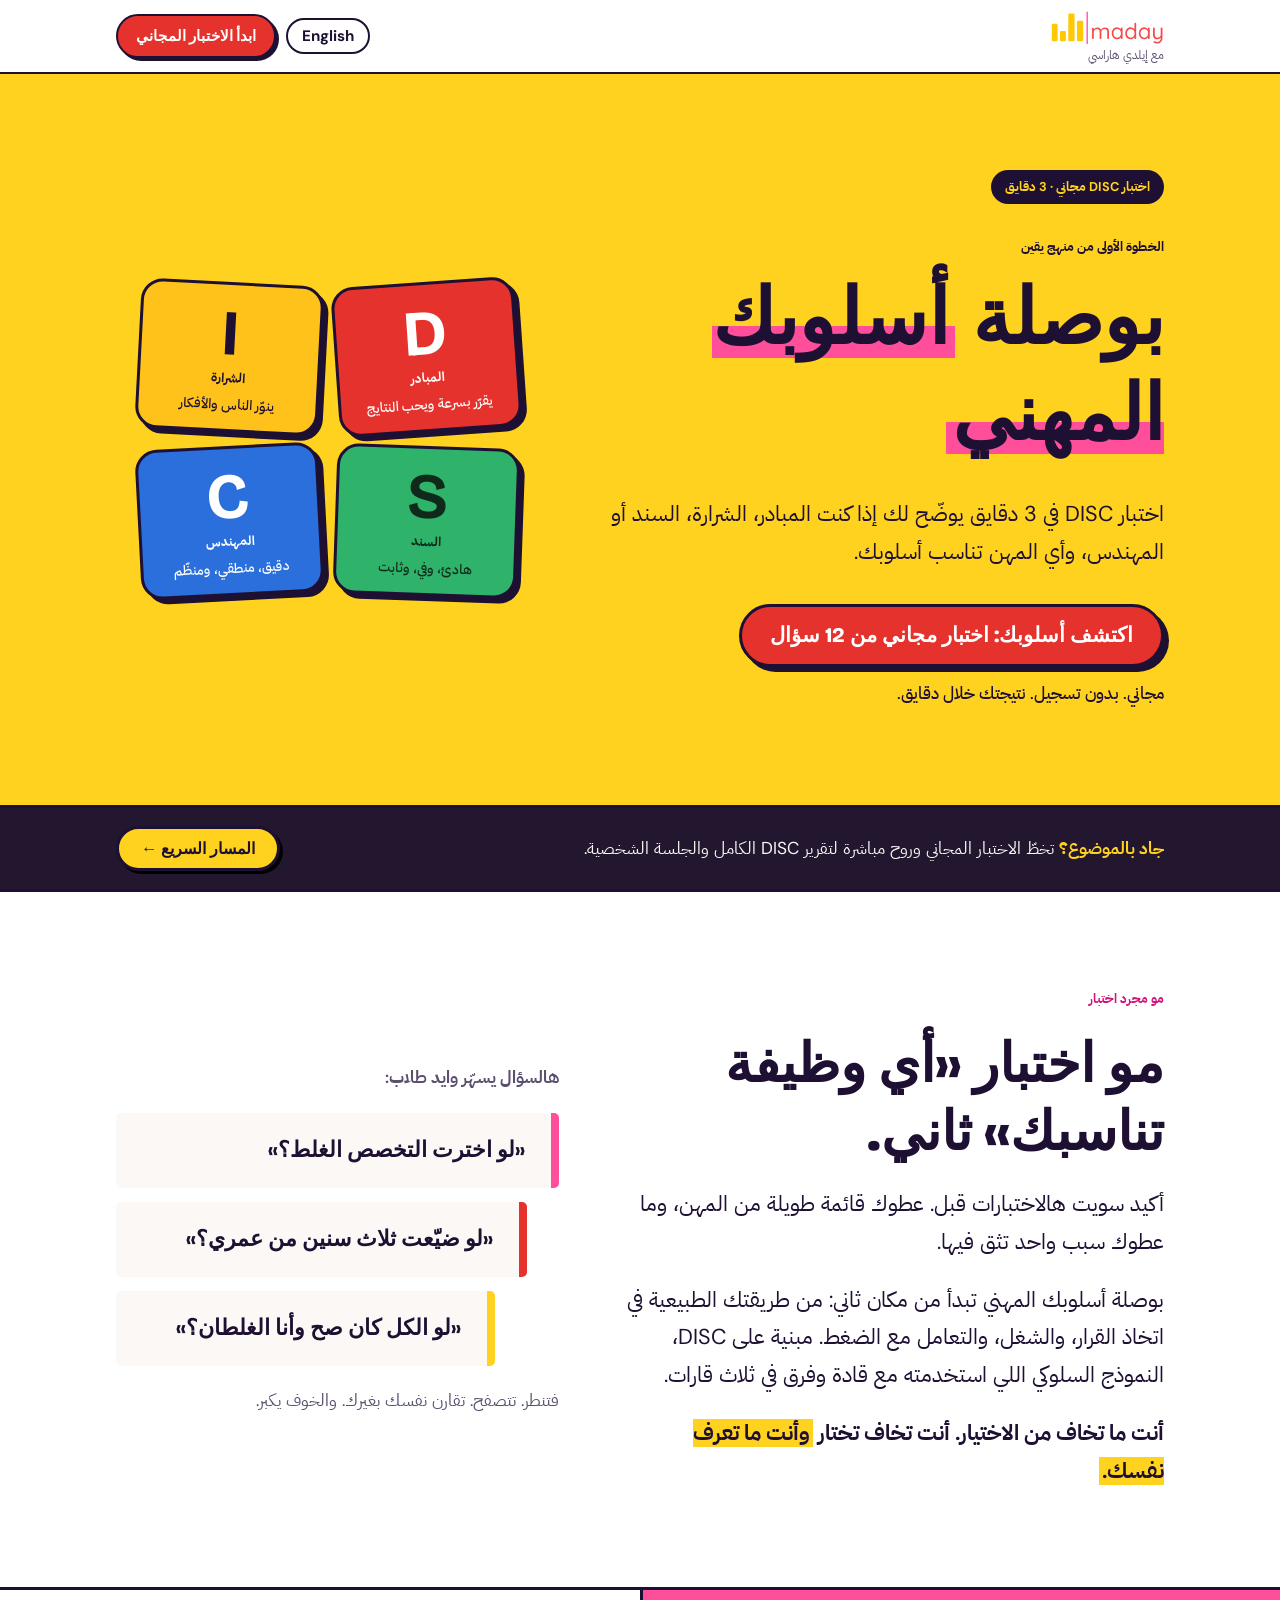
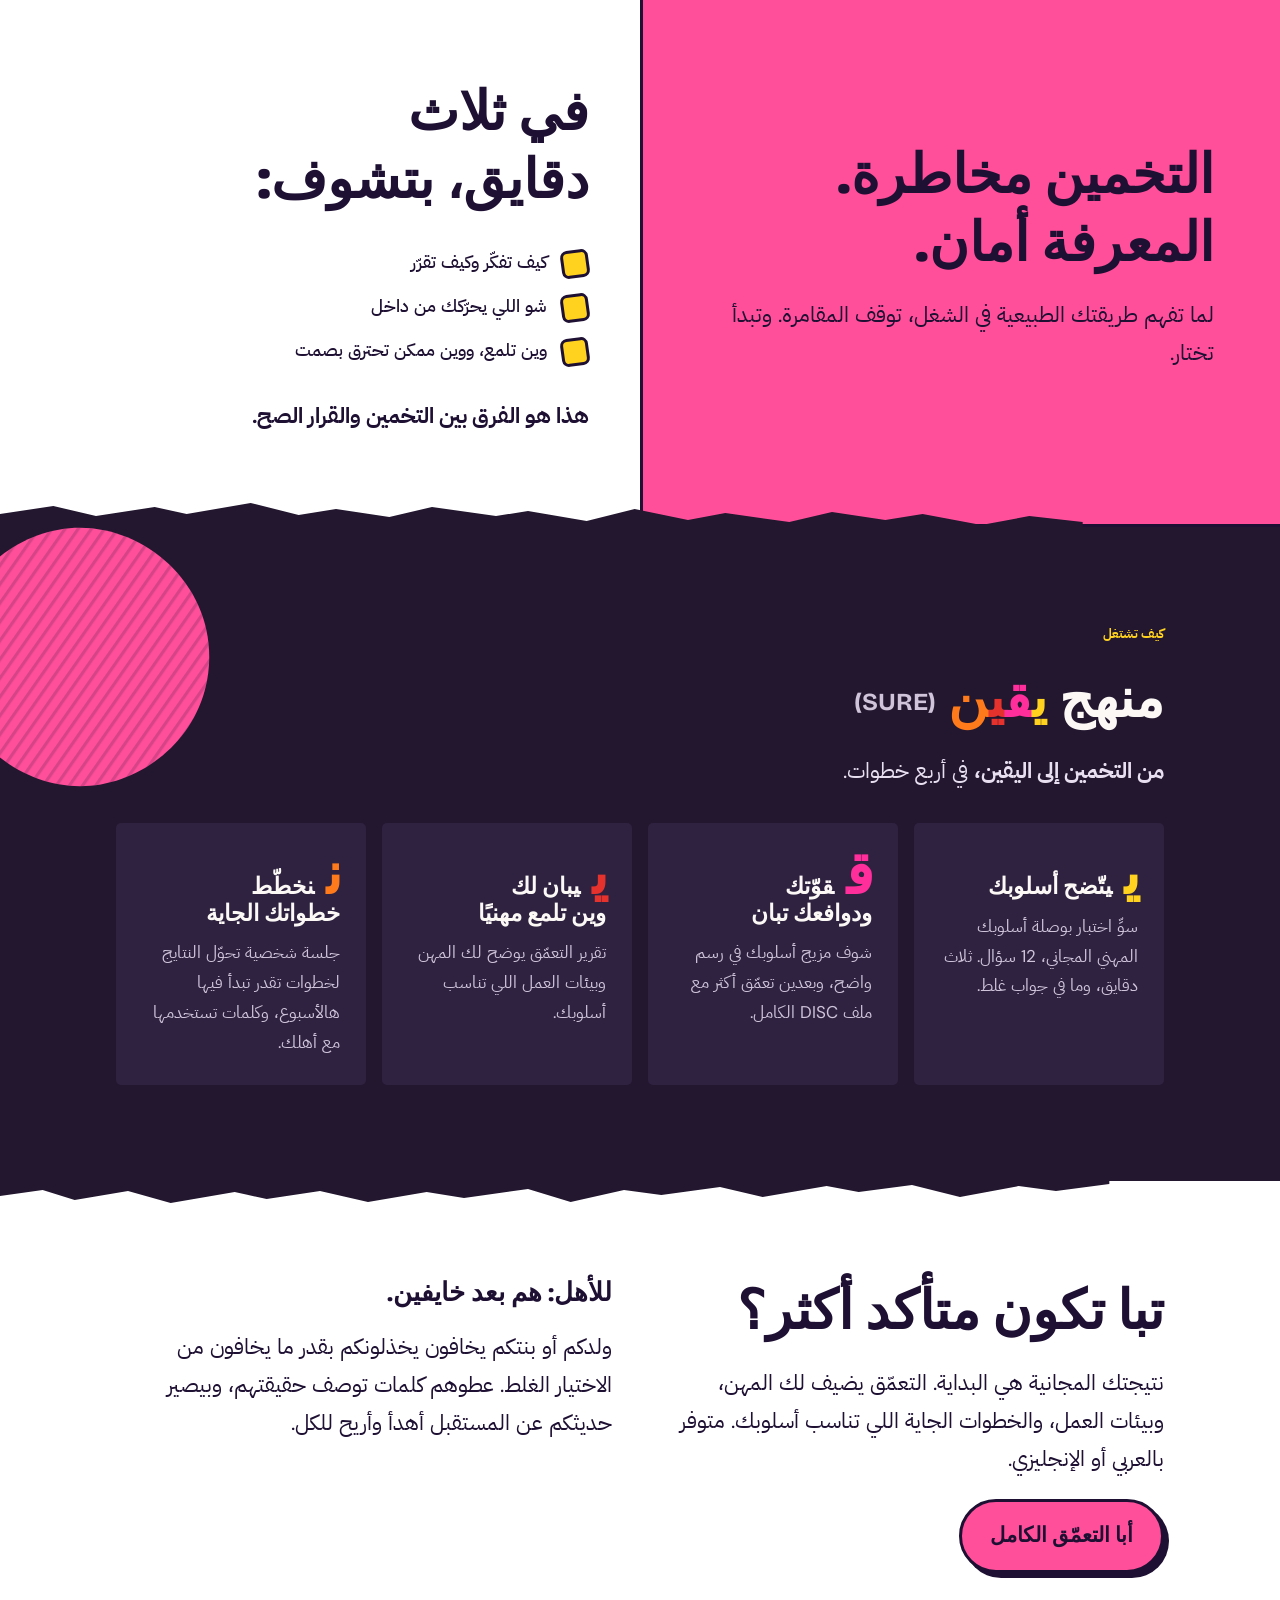
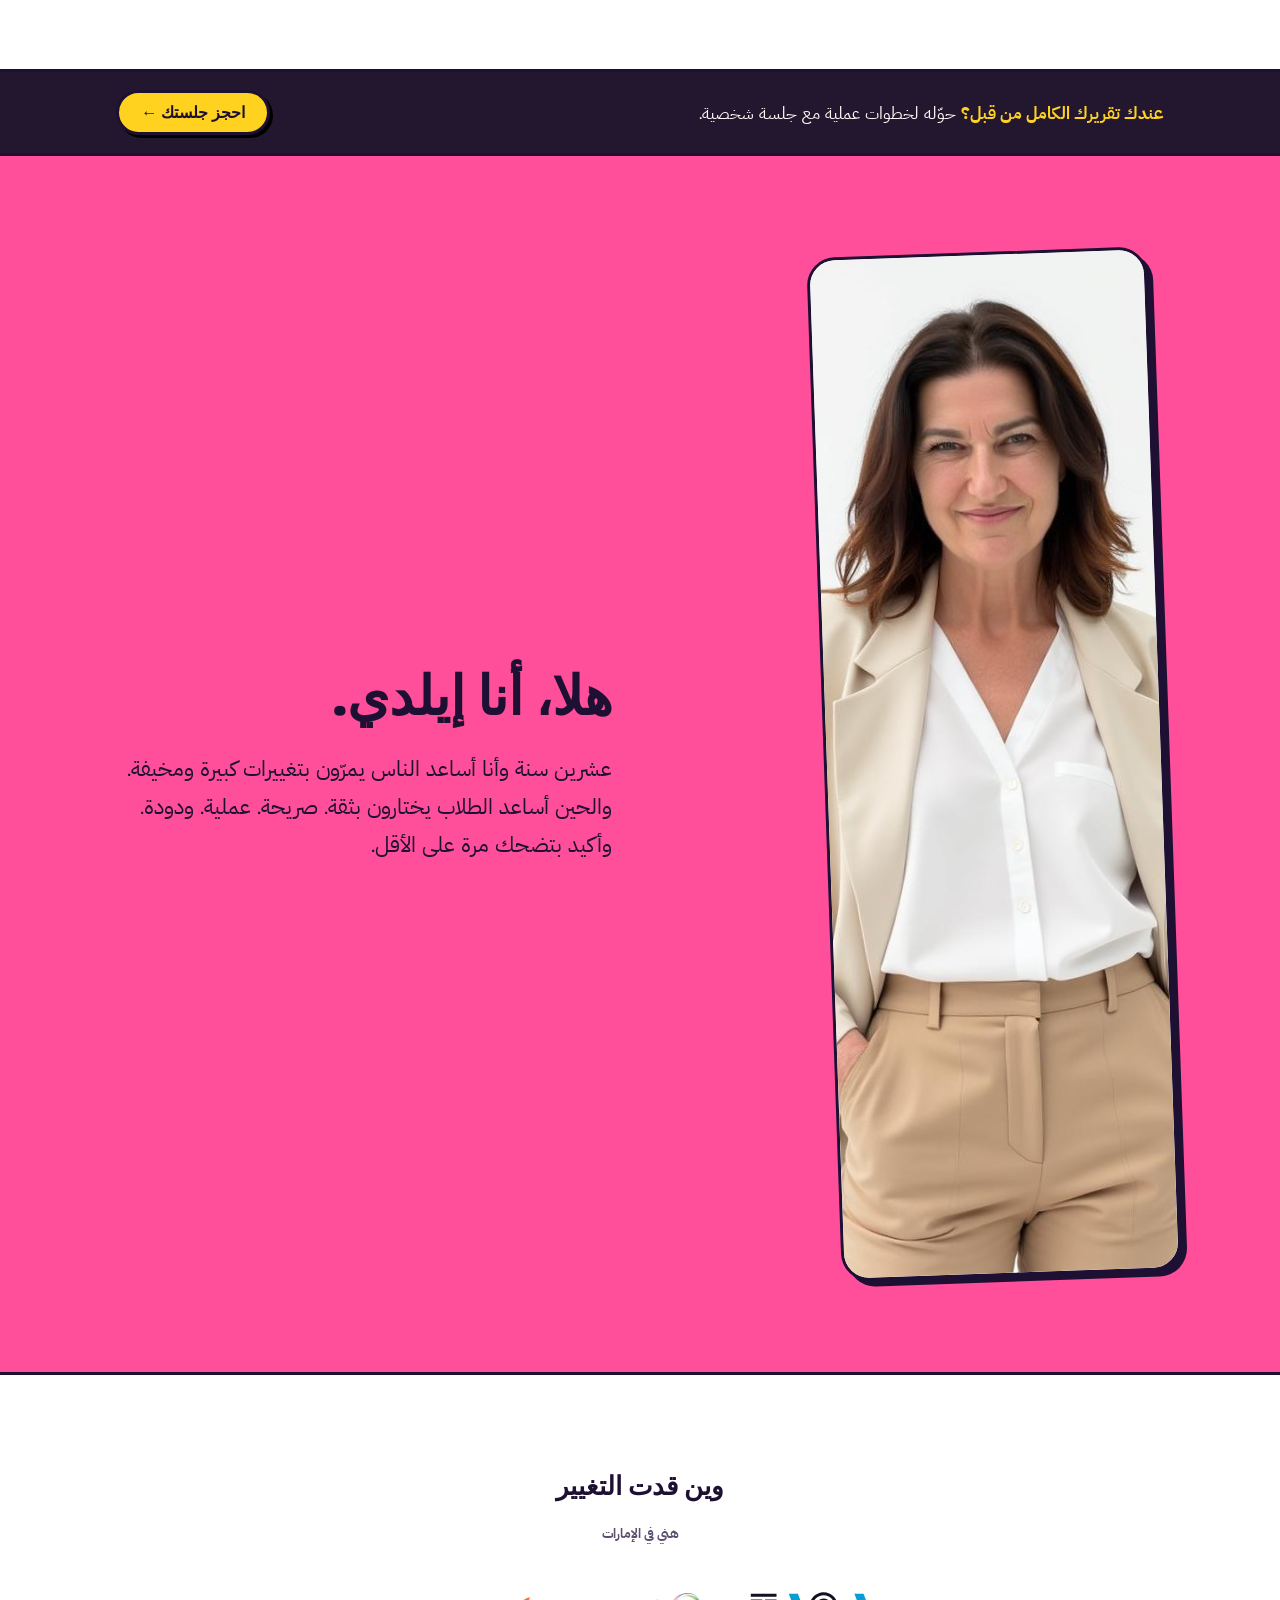
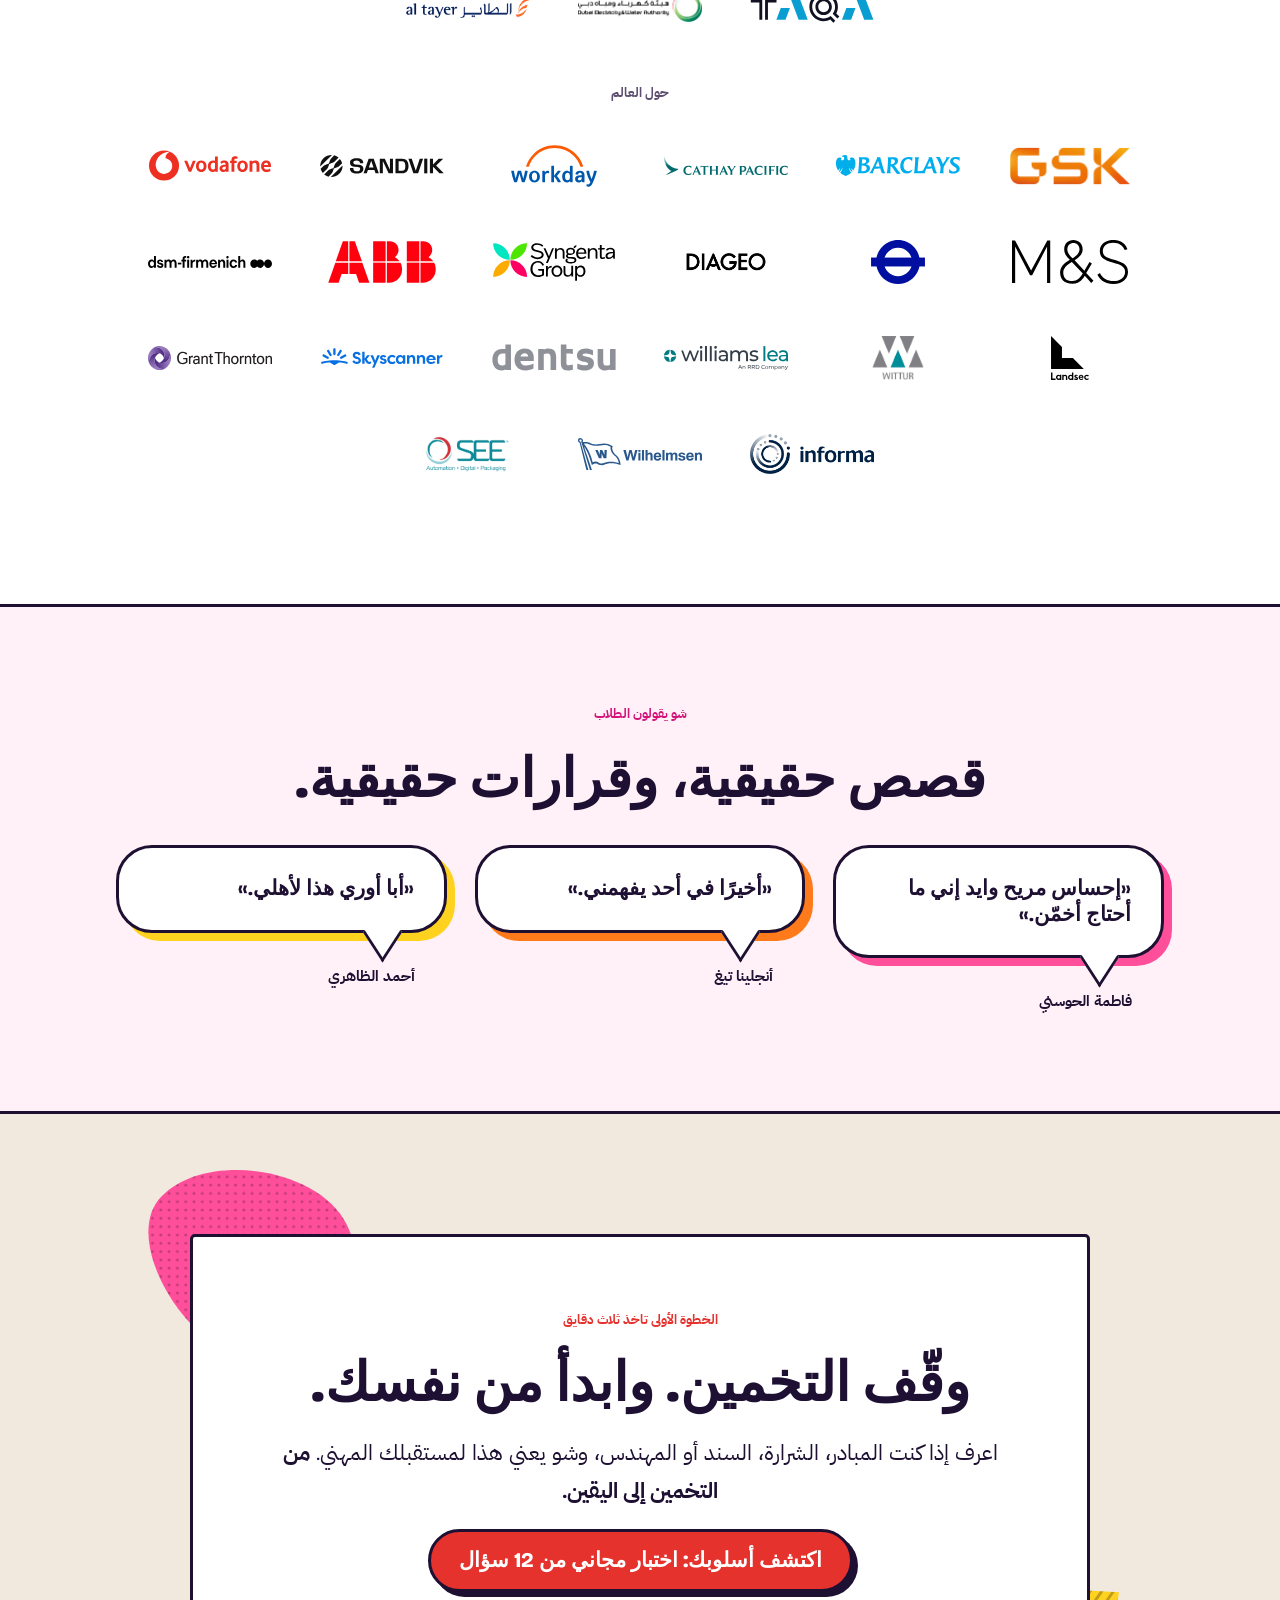
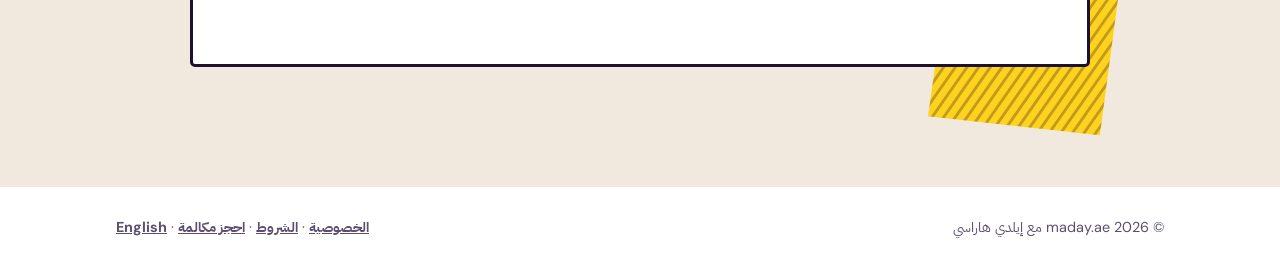
==== commit 98748841: "Final section quiz button in red, matching the other quiz buttons Co-Authored-By: Claude Opus 5.5 <n" ====
--- a/public/ar/index.html
+++ b/public/ar/index.html
@@ -615,7 +615,7 @@
         <span class="eyebrow" style="color:var(--red)">الخطوة الأولى تاخذ ثلاث دقايق</span>
         <h2>وقّف التخمين. وابدأ من نفسك.</h2>
         <p class="lede">اعرف إذا كنت المبادر، الشرارة، السند أو المهندس، وشو يعني هذا لمستقبلك المهني. <b>من التخمين إلى اليقين.</b></p>
-        <button class="btn yellow" data-start>اكتشف أسلوبك: اختبار مجاني من 12 سؤال</button>
+        <button class="btn" data-start>اكتشف أسلوبك: اختبار مجاني من 12 سؤال</button>
       </div>
       </div>
     </div>
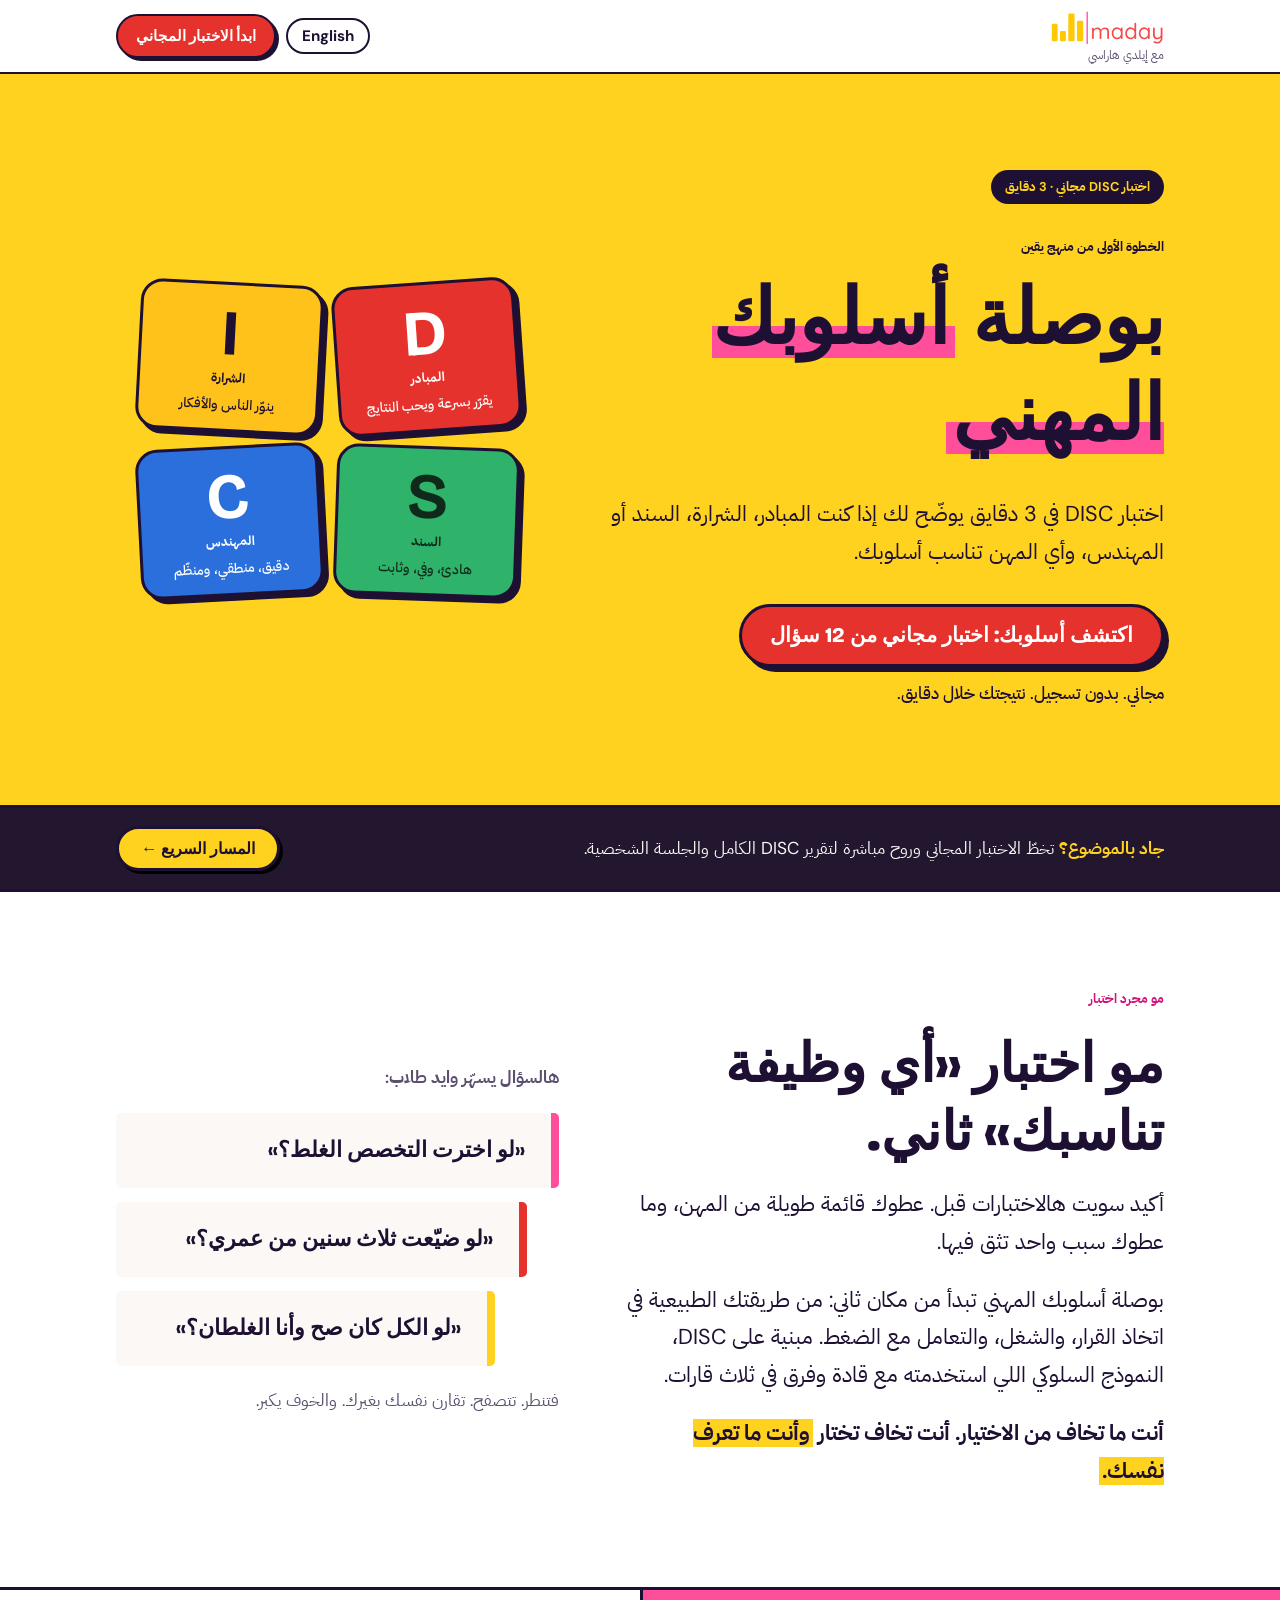
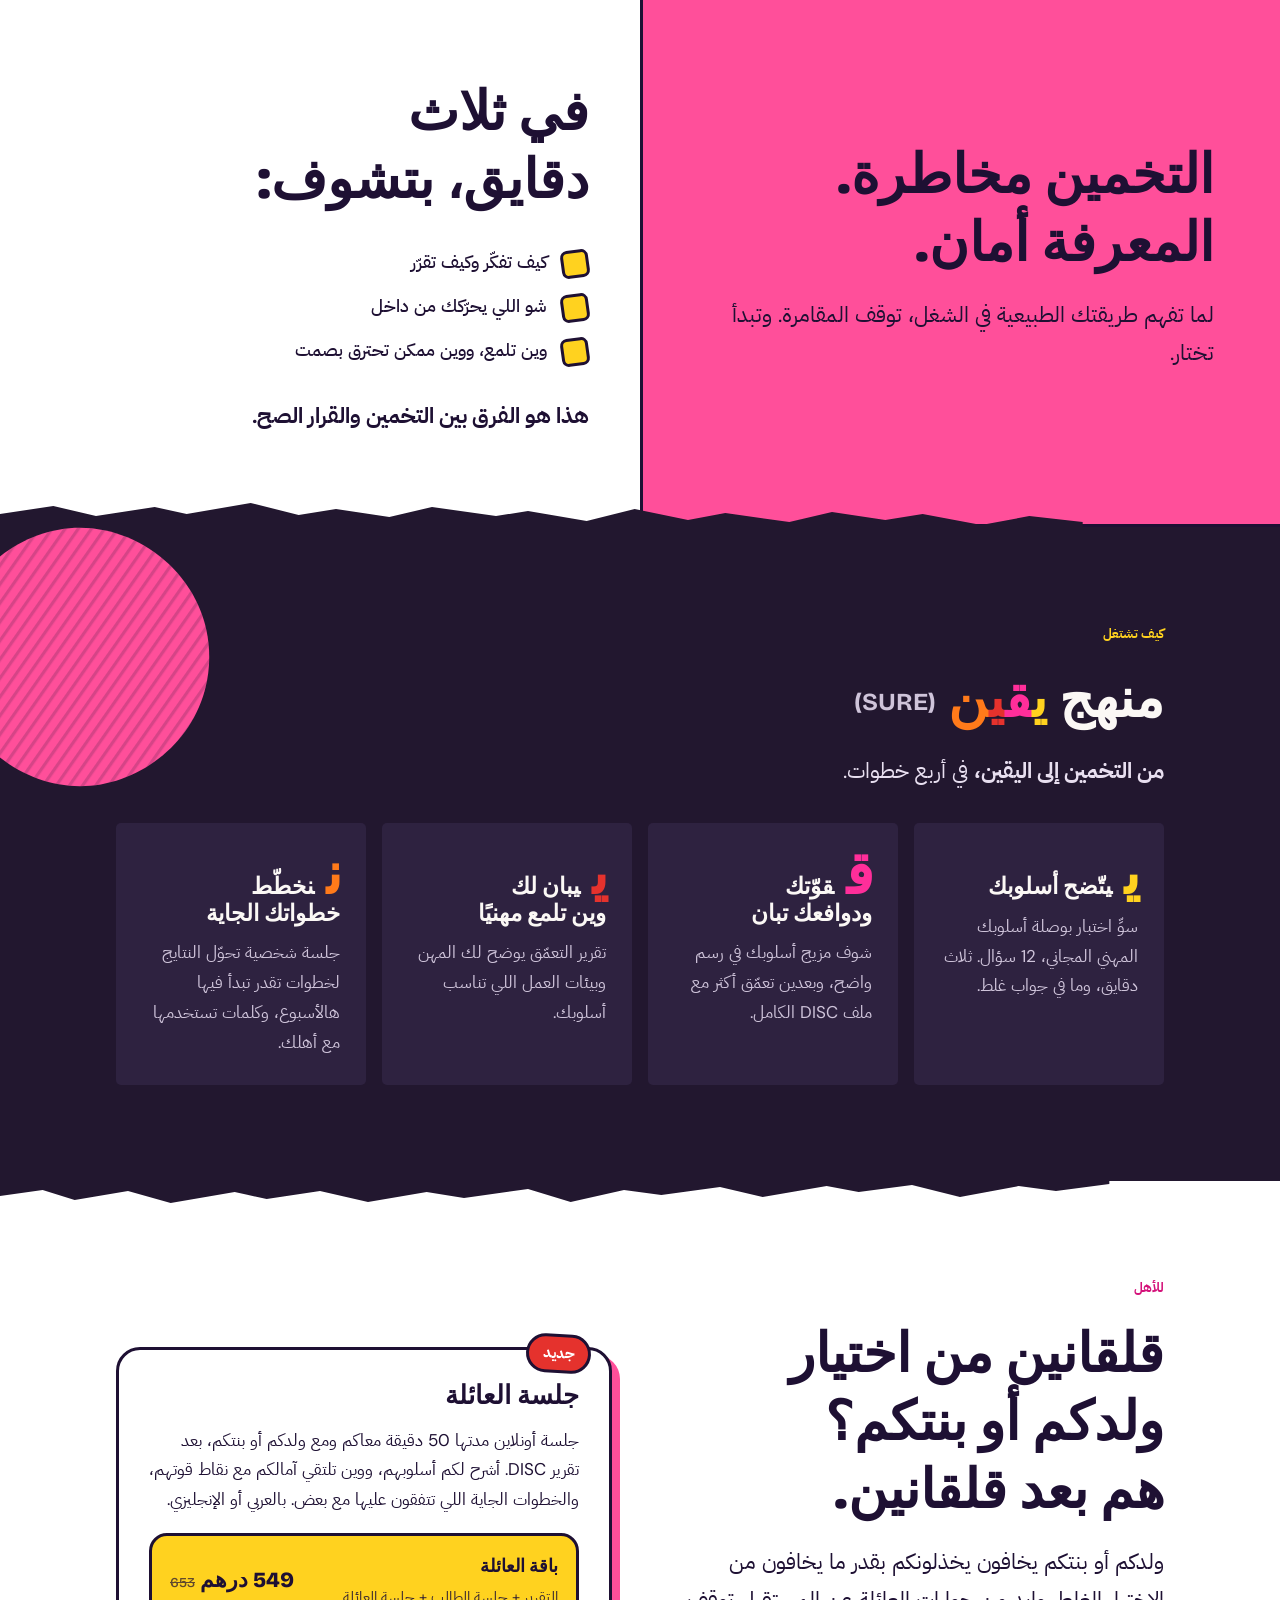
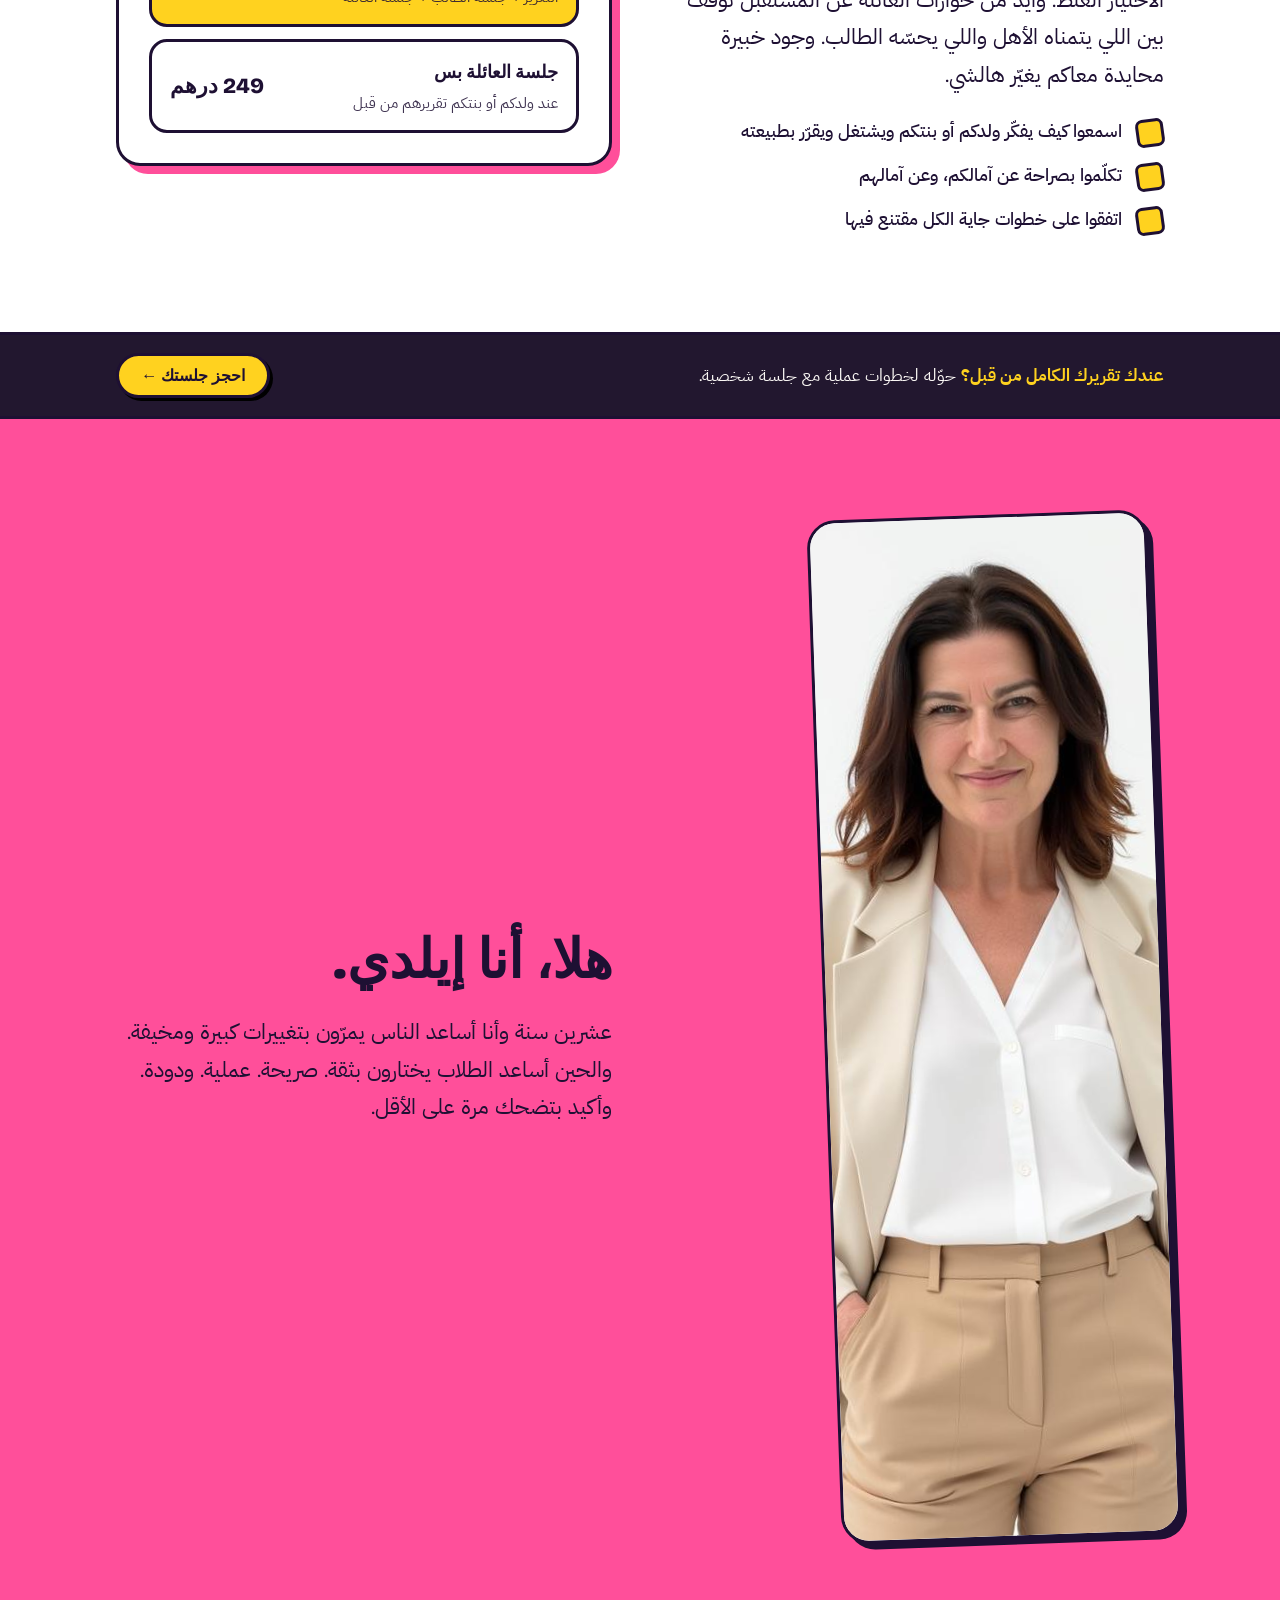
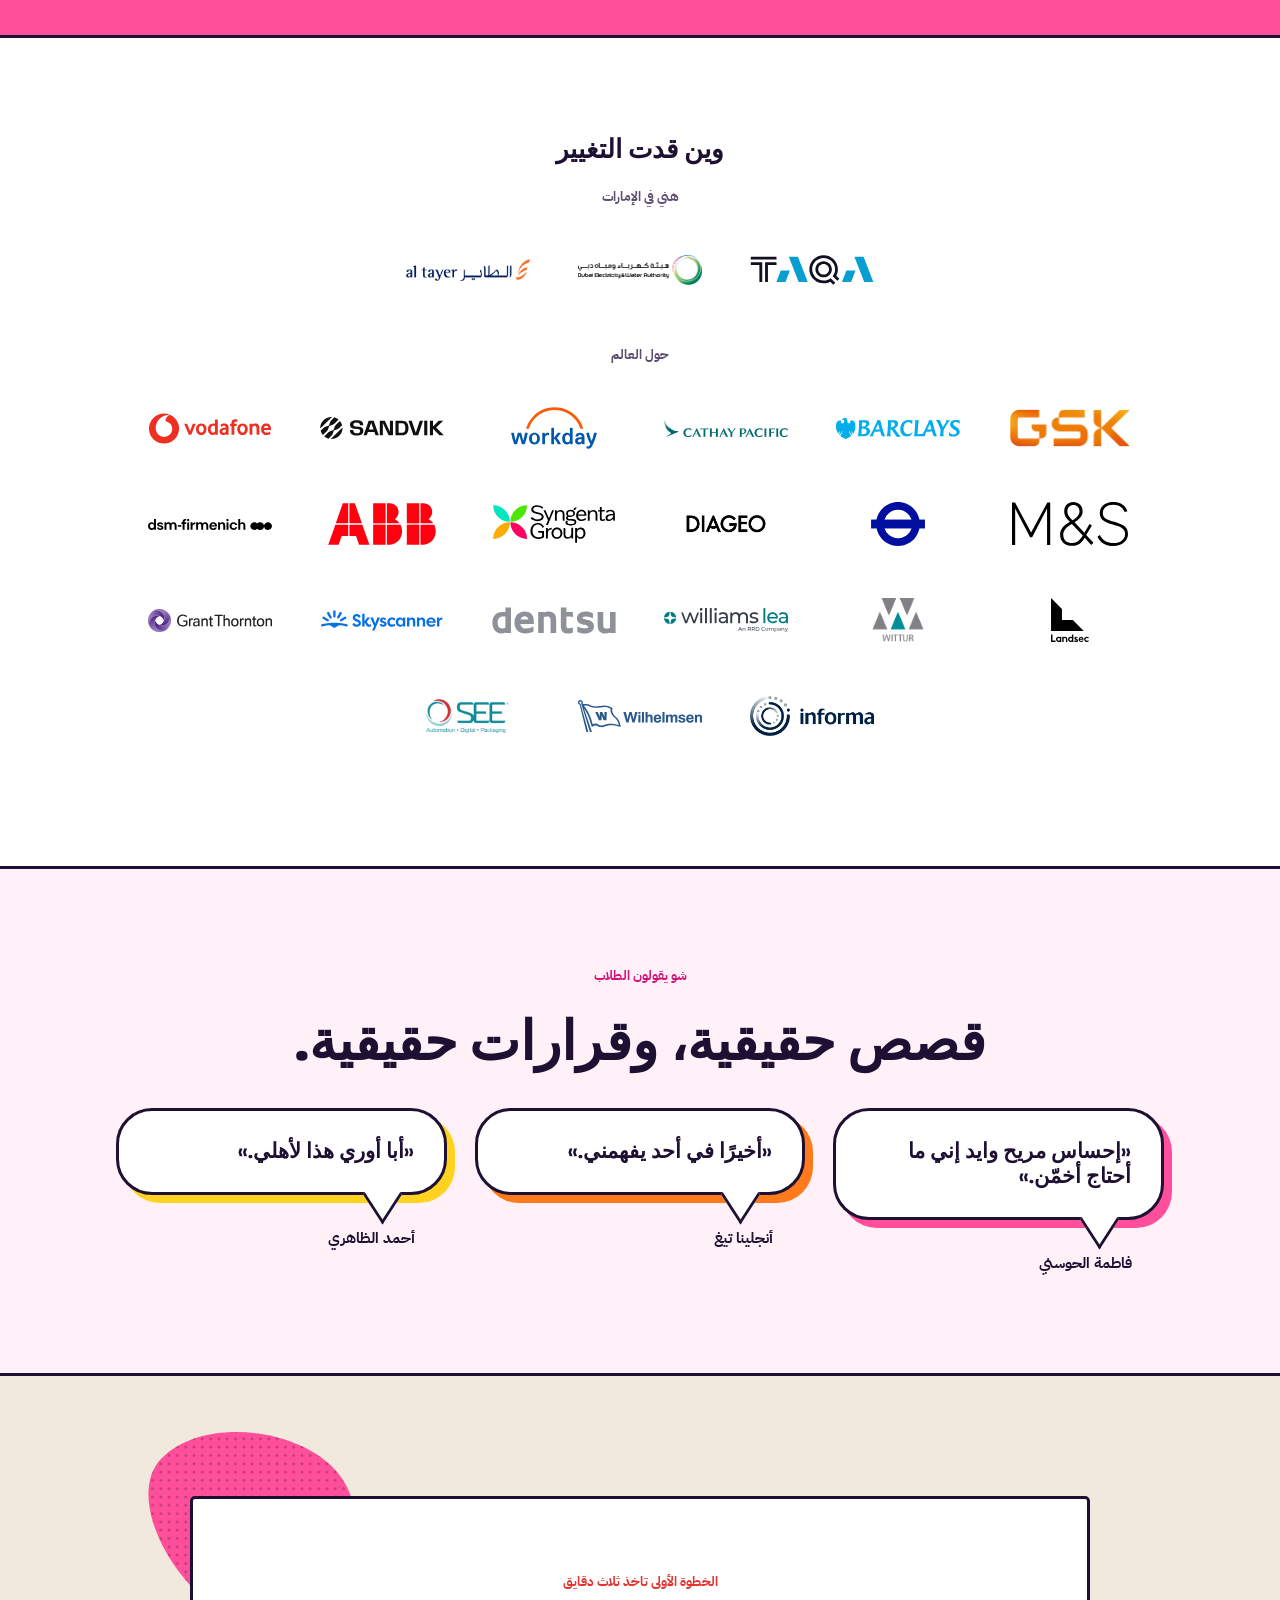
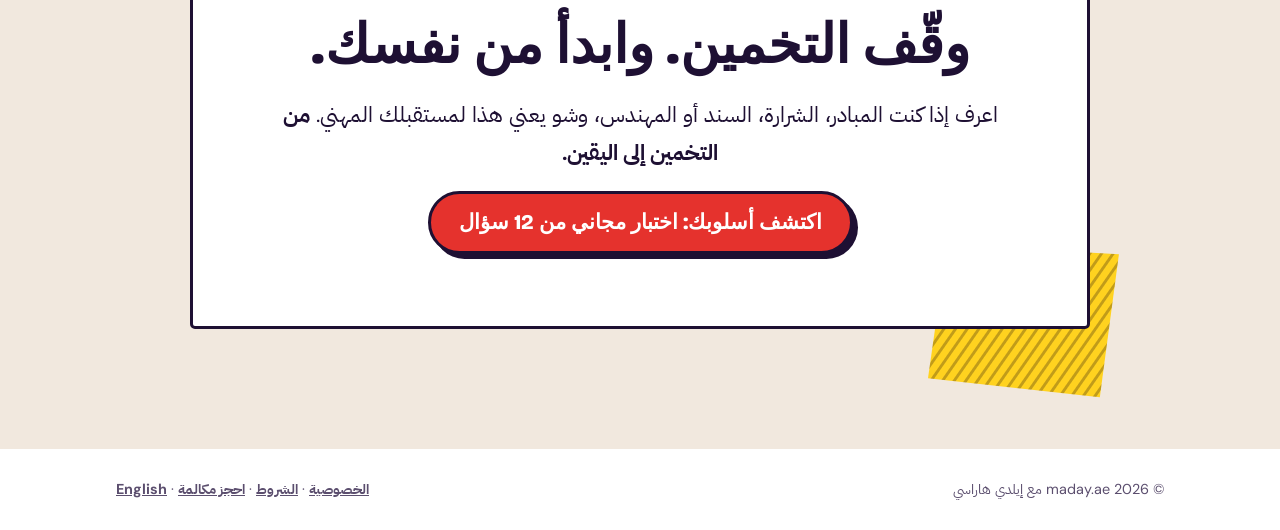
==== commit 4b58a457: "Add parents' section and Family debrief offer (549 package / 249 session) Co-Authored-By: Claude Opu" ====
--- a/public/ar/index.html
+++ b/public/ar/index.html
@@ -312,6 +312,19 @@
 .mini-watch { background: #FDE1DF; border-color: #C42520; color: #1E1033; }
 .mini-watch .eyebrow { color: #A91F1B; }
 .note-box { border: 3px dashed var(--ink); border-radius: 20px; padding: 16px 18px; background: var(--surface); font-size: .98rem; }
+/* parents section */
+.parents-grid { display: grid; grid-template-columns: 1fr 1fr; gap: clamp(28px, 5vw, 56px); align-items: center; }
+.parents-grid > * { min-width: 0; }
+.family-card { position: relative; border: 3px solid var(--ink); border-radius: 24px; padding: clamp(22px, 4vw, 30px); background: var(--card); box-shadow: 8px 8px 0 var(--pink); display: flex; flex-direction: column; gap: 14px; }
+.family-options { display: grid; gap: 12px; margin-top: 4px; }
+.fam-opt { display: grid; grid-template-columns: 1fr auto; gap: 2px 14px; align-items: center; border: 3px solid var(--ink); border-radius: 18px; padding: 14px 18px; text-decoration: none; color: var(--ink); background: var(--bg); transition: transform .12s ease; }
+.fam-opt:hover { transform: translateY(-2px); }
+.fam-opt.best { background: var(--yellow); color: #1E1033; }
+.fam-opt b { font-family: var(--font-display); font-size: 1.15rem; }
+.fam-opt span { grid-column: 1; font-size: .93rem; opacity: .85; }
+.fam-opt em { grid-column: 2; grid-row: 1 / span 2; font: normal 800 1.35rem var(--font-display); white-space: nowrap; }
+.fam-opt s { font-size: .85rem; font-weight: 500; opacity: .7; }
+@media (max-width: 760px) { .parents-grid { grid-template-columns: 1fr; } }
 .fast-lane { background: var(--plum-deep); color: #FBF8F5; border-bottom: 3px solid var(--ink); }
 .fast-lane-row { display: flex; align-items: center; justify-content: space-between; gap: 12px 20px; padding-block: 18px; flex-wrap: wrap; }
 .fast-lane p { font-size: 1.08rem; }
@@ -520,16 +533,27 @@
     </div>
   </section>
 
-  <section class="band">
-    <div class="inner split">
+  <!-- For parents: the family debrief -->
+  <section class="band parents">
+    <div class="inner parents-grid">
       <div class="stack">
-        <h2>تبا تكون متأكد أكثر؟</h2>
-        <p class="lede">نتيجتك المجانية هي البداية. التعمّق يضيف لك المهن، وبيئات العمل، والخطوات الجاية اللي تناسب أسلوبك. متوفر بالعربي أو الإنجليزي.</p>
-        <a class="btn pink buy-direct" href="deep-dive.html?p=bundle">أبا التعمّق الكامل</a>
-      </div>
-      <div class="stack">
-        <h3>للأهل: هم بعد خايفين.</h3>
-        <p class="lede">ولدكم أو بنتكم يخافون يخذلونكم بقدر ما يخافون من الاختيار الغلط. عطوهم كلمات توصف حقيقتهم، وبيصير حديثكم عن المستقبل أهدأ وأريح للكل.</p>
+        <span class="eyebrow" style="color:var(--pink-text)">للأهل</span>
+        <h2>قلقانين من اختيار ولدكم أو بنتكم؟ هم بعد قلقانين.</h2>
+        <p class="lede">ولدكم أو بنتكم يخافون يخذلونكم بقدر ما يخافون من الاختيار الغلط. وايد من حوارات العائلة عن المستقبل توقف بين اللي يتمناه الأهل واللي يحسّه الطالب. وجود خبيرة محايدة معاكم يغيّر هالشي.</p>
+        <ul class="gets">
+          <li>اسمعوا كيف يفكّر ولدكم أو بنتكم ويشتغل ويقرّر بطبيعته</li>
+          <li>تكلّموا بصراحة عن آمالكم، وعن آمالهم</li>
+          <li>اتفقوا على خطوات جاية الكل مقتنع فيها</li>
+        </ul>
+      </div>
+      <div class="family-card">
+        <span class="save">جديد</span>
+        <h3>جلسة العائلة</h3>
+        <p>جلسة أونلاين مدتها 50 دقيقة معاكم ومع ولدكم أو بنتكم، بعد تقرير DISC. أشرح لكم أسلوبهم، ووين تلتقي آمالكم مع نقاط قوتهم، والخطوات الجاية اللي تتفقون عليها مع بعض. بالعربي أو الإنجليزي.</p>
+        <div class="family-options">
+          <a class="fam-opt best" href="deep-dive.html?p=family"><b>باقة العائلة</b><span>التقرير + جلسة الطالب + جلسة العائلة</span><em>549 درهم <s>653</s></em></a>
+          <a class="fam-opt" href="deep-dive.html?p=familyonly"><b>جلسة العائلة بس</b><span>عند ولدكم أو بنتكم تقريرهم من قبل</span><em>249 درهم</em></a>
+        </div>
       </div>
     </div>
   </section>
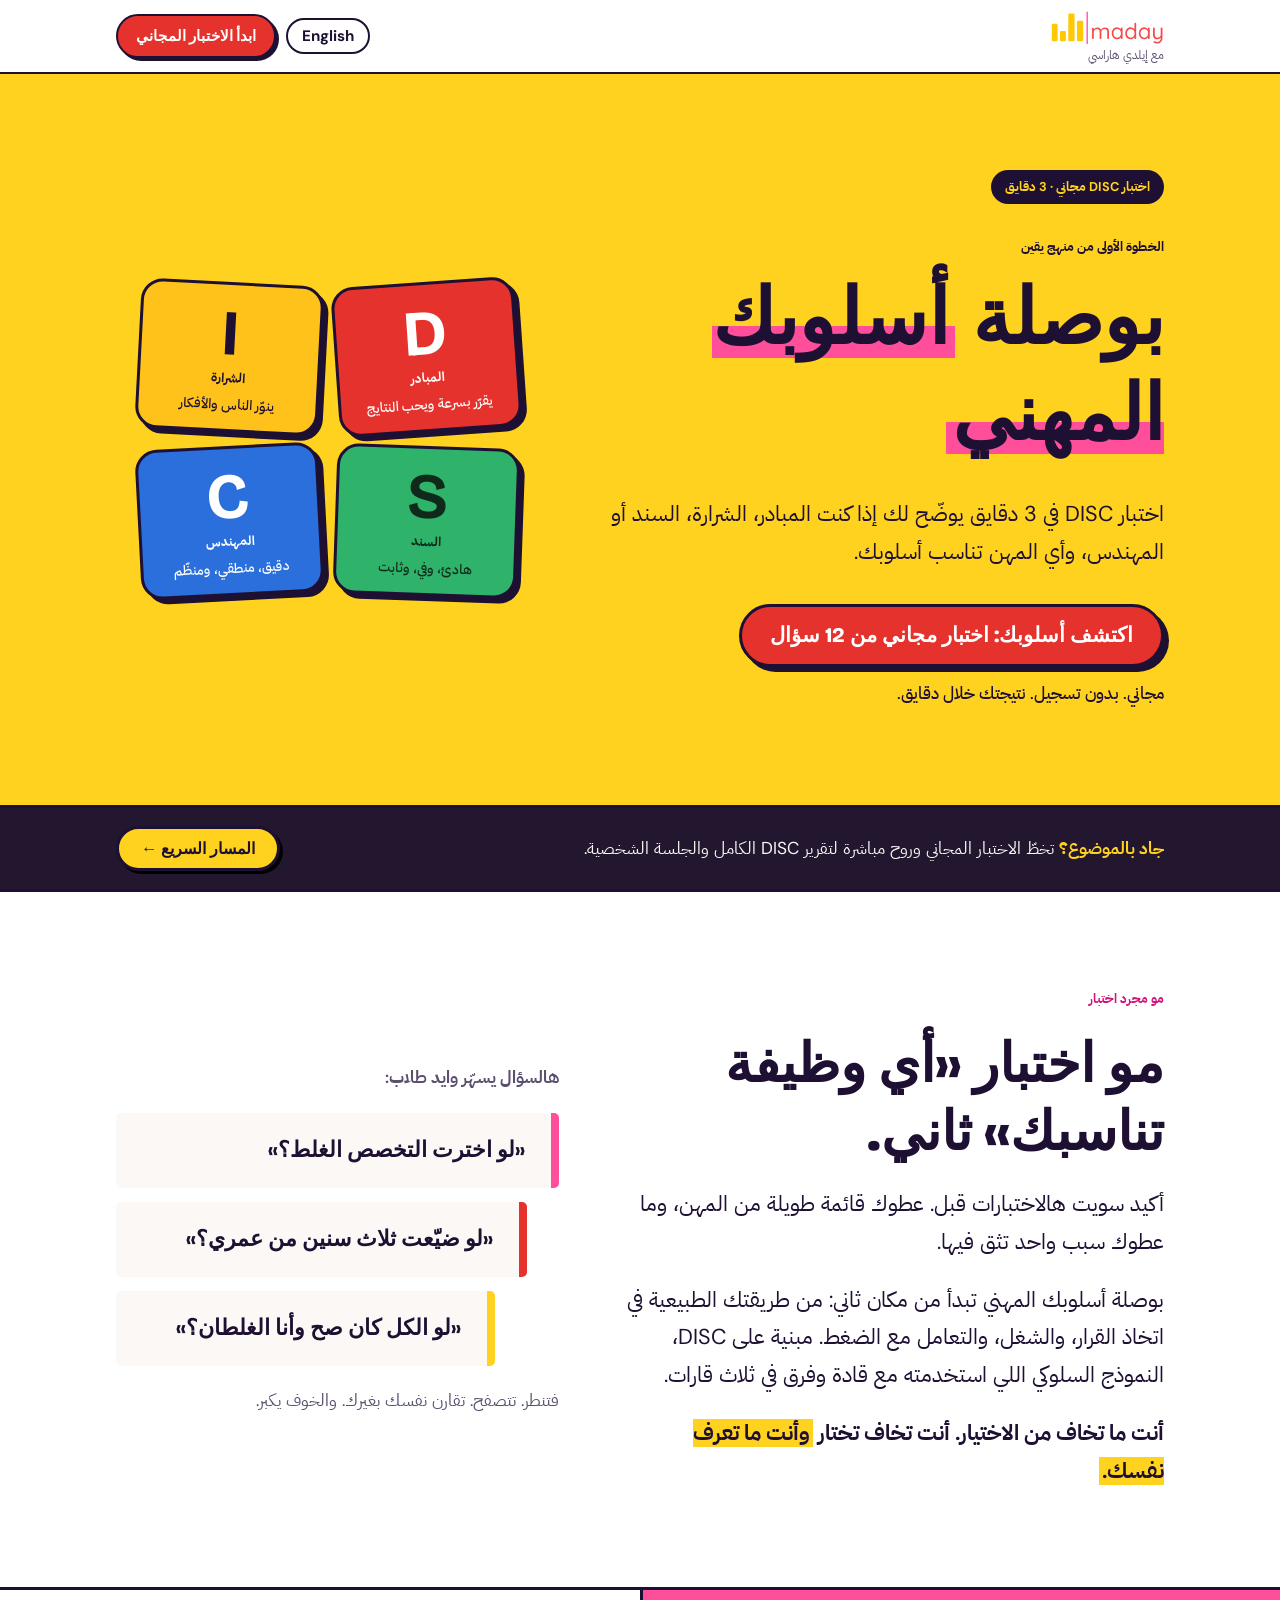
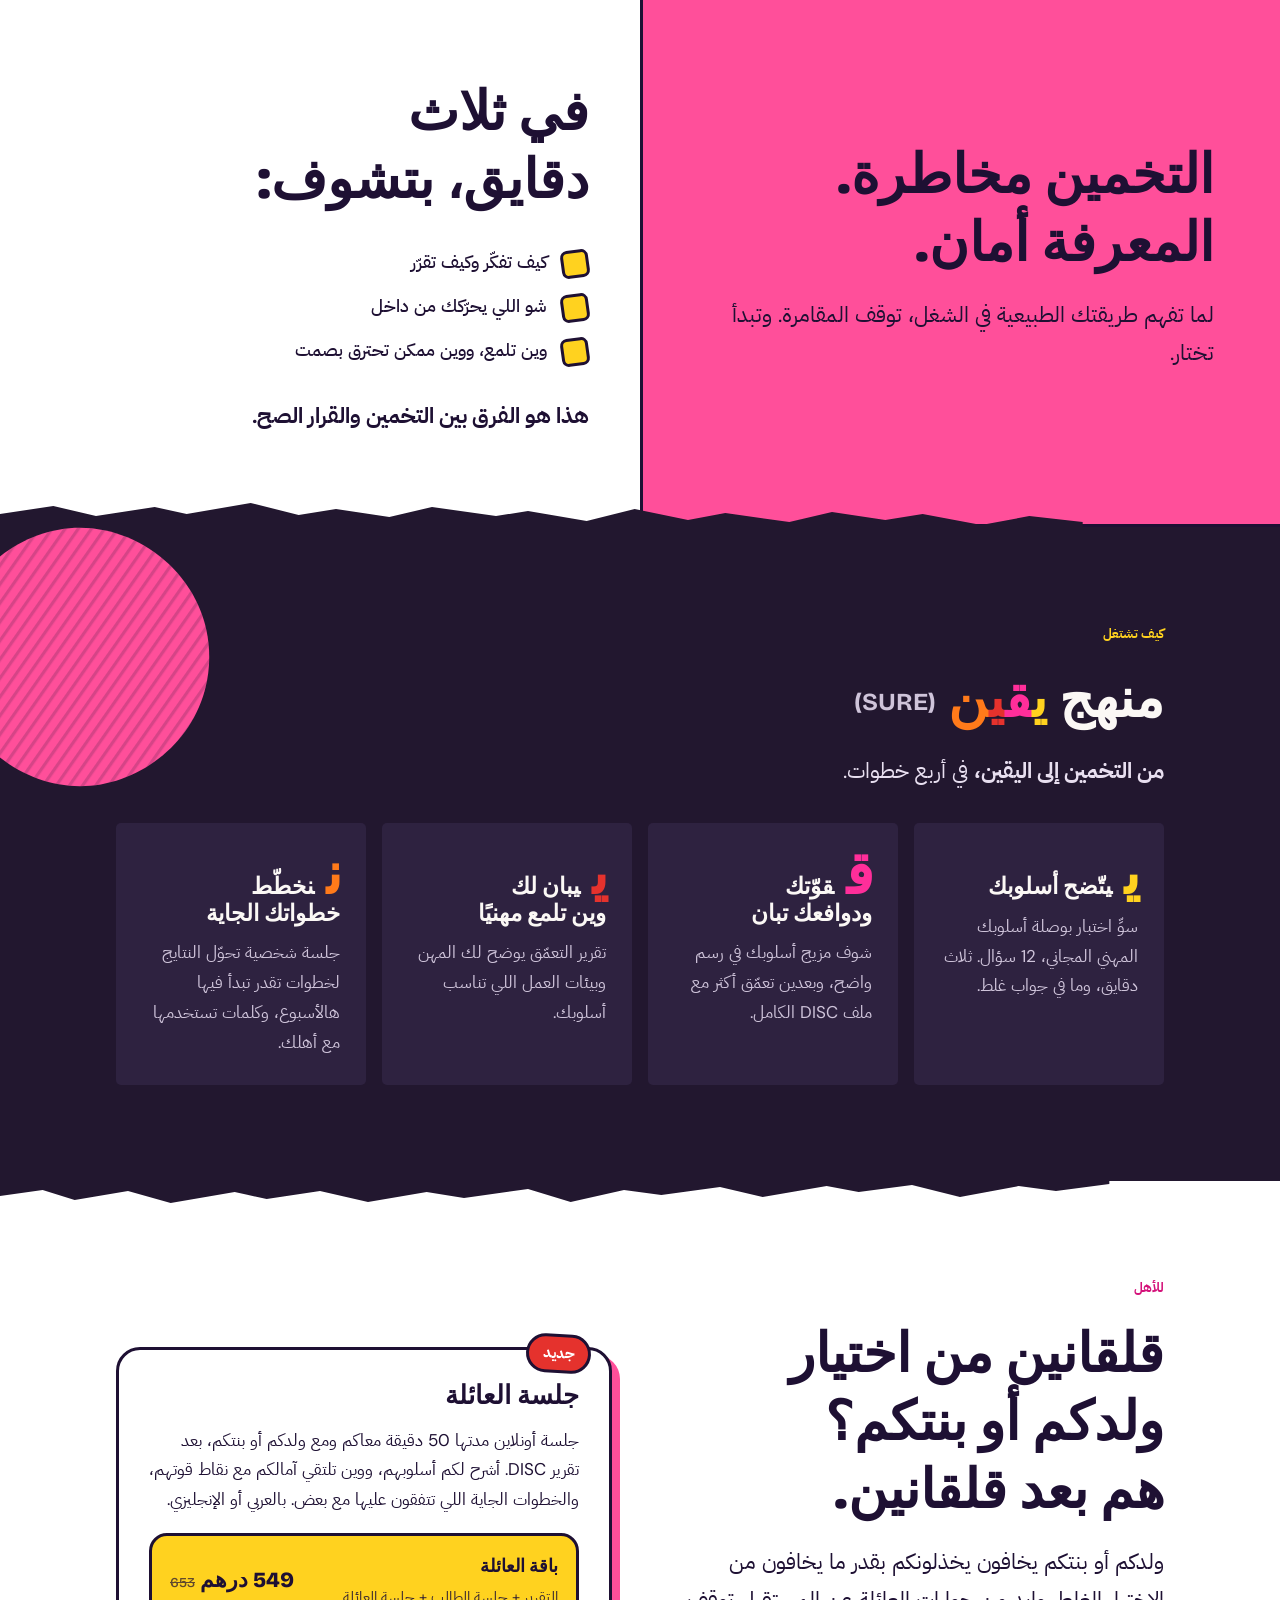
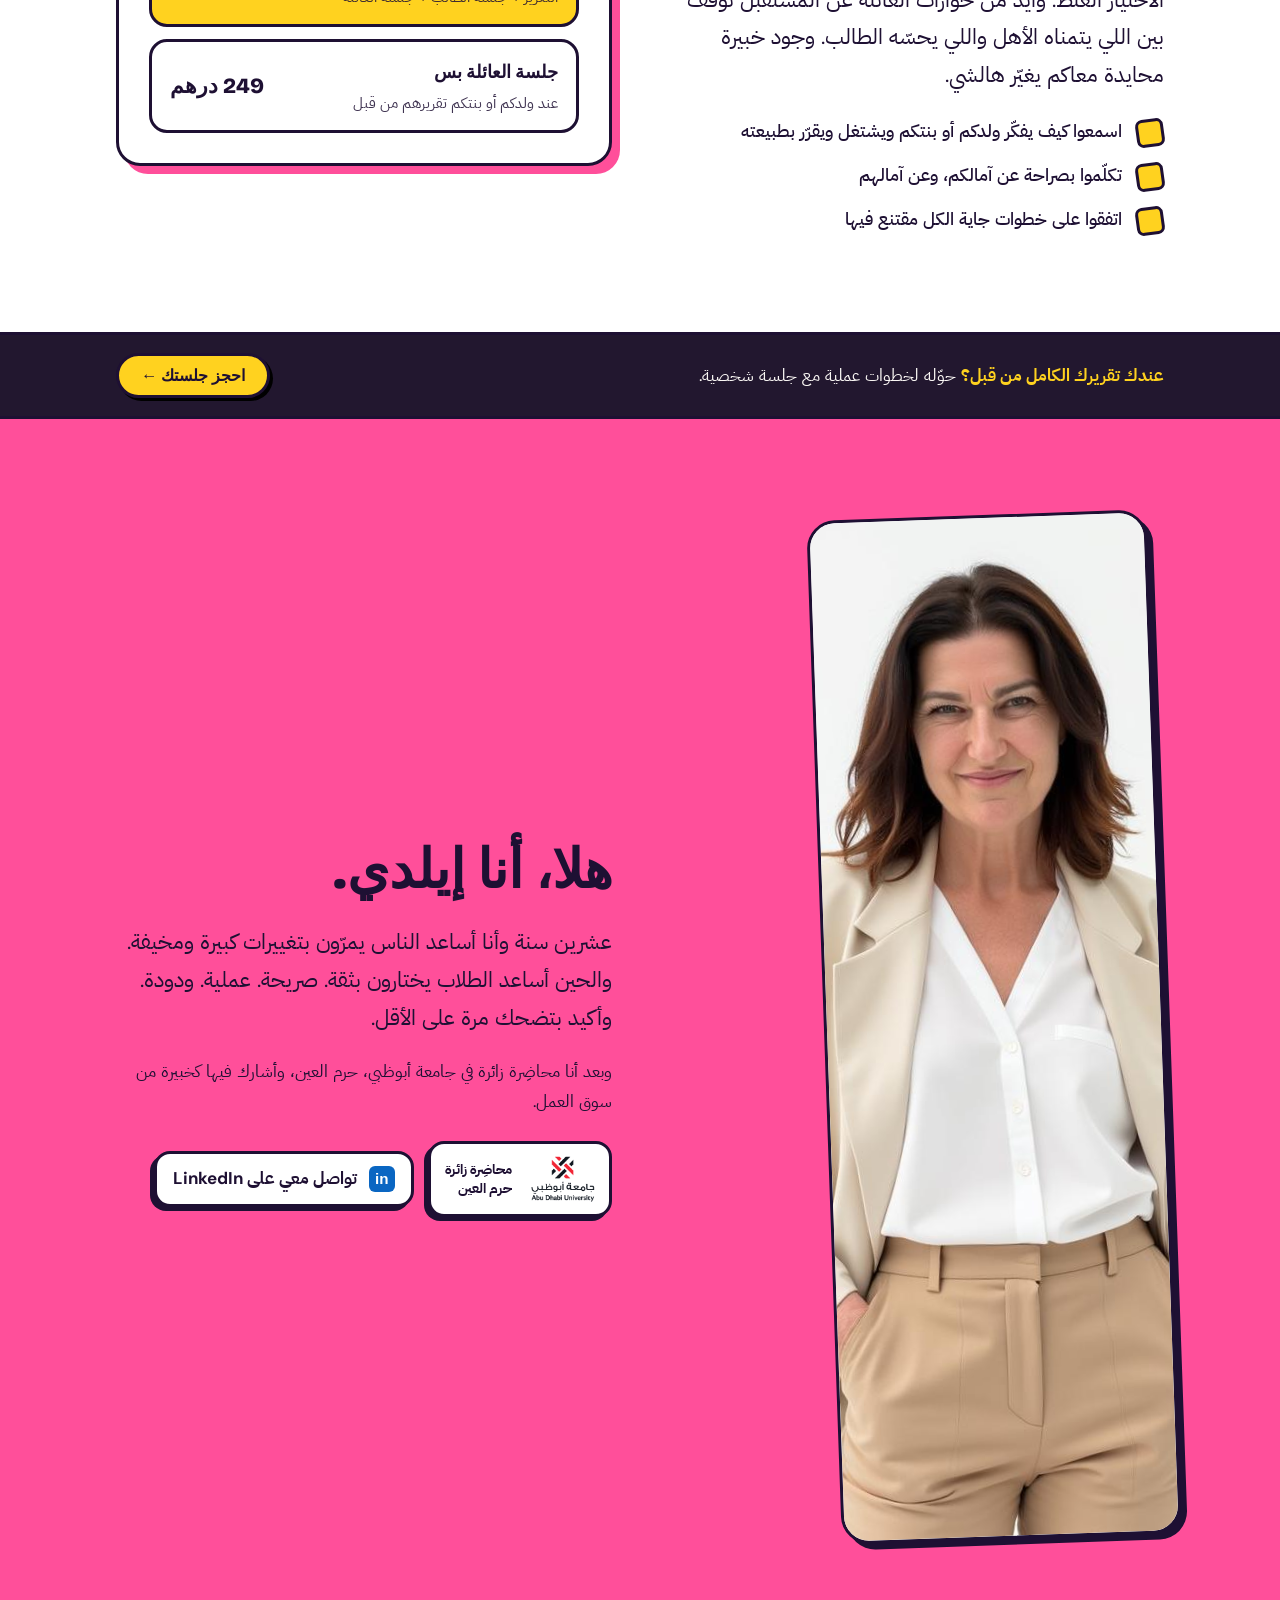
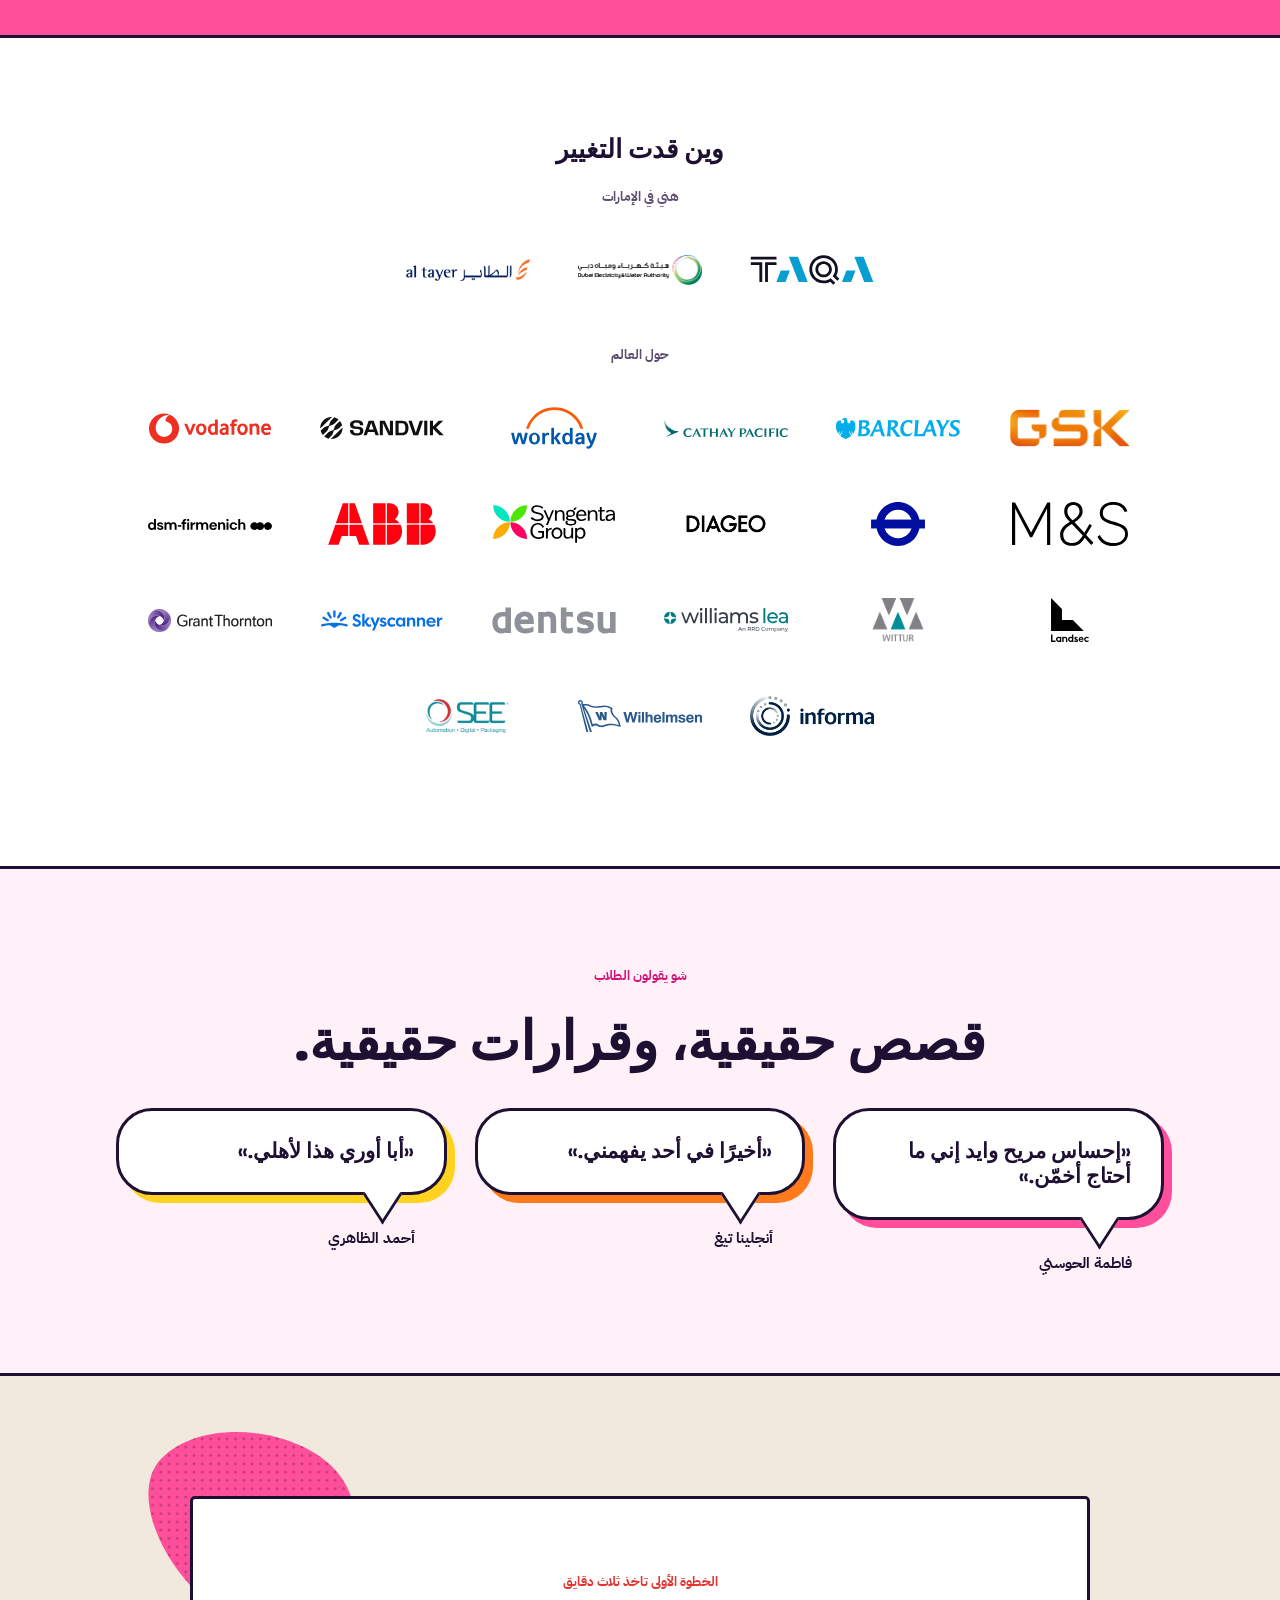
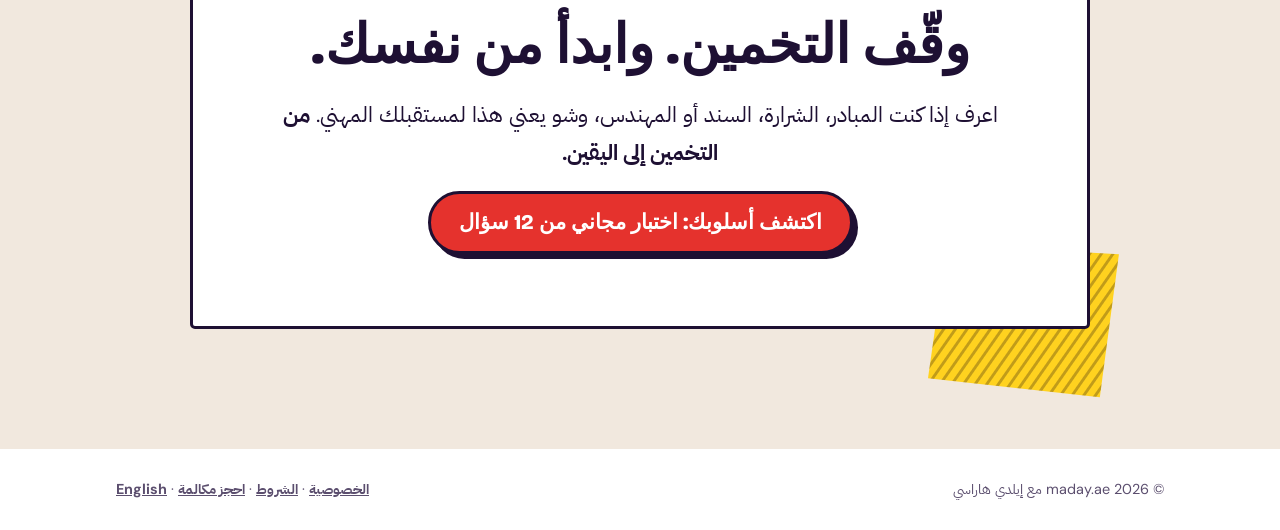
==== commit 652244cd: "About me: ADU guest lecturing, logo and LinkedIn; order page: package comparison table Co-Authored-B" ====
--- a/public/ar/index.html
+++ b/public/ar/index.html
@@ -162,6 +162,15 @@
 .split > * { min-width: 0; }
 .pinkband { background: var(--pink); color: var(--on-pink); border-block: 3px solid var(--ink); }
 .pinkband .lede { color: var(--on-pink); }
+/* About me: university tile and LinkedIn button (fixed colours, the pink band stays light in dark mode) */
+.about-links { display: flex; flex-wrap: wrap; gap: 14px; align-items: center; margin-top: 4px; }
+.uni-tile, .li-btn { display: inline-flex; align-items: center; gap: 12px; background: #fff; color: #1E1033; border: 3px solid #1E1033; border-radius: 16px; box-shadow: -4px 4px 0 #1E1033; text-decoration: none; transition: transform .12s ease; }
+.uni-tile { padding: 6px 8px 6px 14px; }
+.uni-tile img { height: 58px; width: auto; }
+.uni-tile span { font-size: .85rem; font-weight: 700; line-height: 1.4; }
+.li-btn { padding: 10px 16px; font-weight: 700; min-height: 48px; }
+.li-btn b { display: inline-grid; place-items: center; width: 26px; height: 26px; border-radius: 6px; background: #0A66C2; color: #fff; font: 800 .95rem/1 Arial, sans-serif; }
+.uni-tile:hover, .li-btn:hover { transform: translate(2px, -2px); }
 .gets { list-style: none; margin: 0; padding: 0; display: grid; gap: 12px; }
 .gets li { display: flex; gap: 14px; align-items: flex-start; font-weight: 500; font-size: 1.15rem; }
 .gets li::before { content: ""; flex: none; width: 22px; height: 22px; margin-top: 4px; background: var(--yellow); border: 3px solid var(--ink); border-radius: 7px; transform: rotate(8deg); }
@@ -572,6 +581,11 @@
       <div class="stack">
         <h2>هلا، أنا إيلدي.</h2>
         <p class="lede">عشرين سنة وأنا أساعد الناس يمرّون بتغييرات كبيرة ومخيفة. والحين أساعد الطلاب يختارون بثقة. صريحة. عملية. ودودة. وأكيد بتضحك مرة على الأقل.</p>
+        <p>وبعد أنا محاضِرة زائرة في جامعة أبوظبي، حرم العين، وأشارك فيها كخبيرة من سوق العمل.</p>
+        <div class="about-links">
+          <a class="uni-tile" href="https://www.adu.ac.ae" target="_blank" rel="noopener"><img src="../images/logos/abu-dhabi-university.png" alt="جامعة أبوظبي" width="960" height="721" loading="lazy"><span>محاضِرة زائرة<br>حرم العين</span></a>
+          <a class="li-btn" href="https://www.linkedin.com/in/ildikoharaszi/" target="_blank" rel="noopener"><b aria-hidden="true">in</b>تواصل معي على LinkedIn</a>
+        </div>
       </div>
     </div>
   </section>
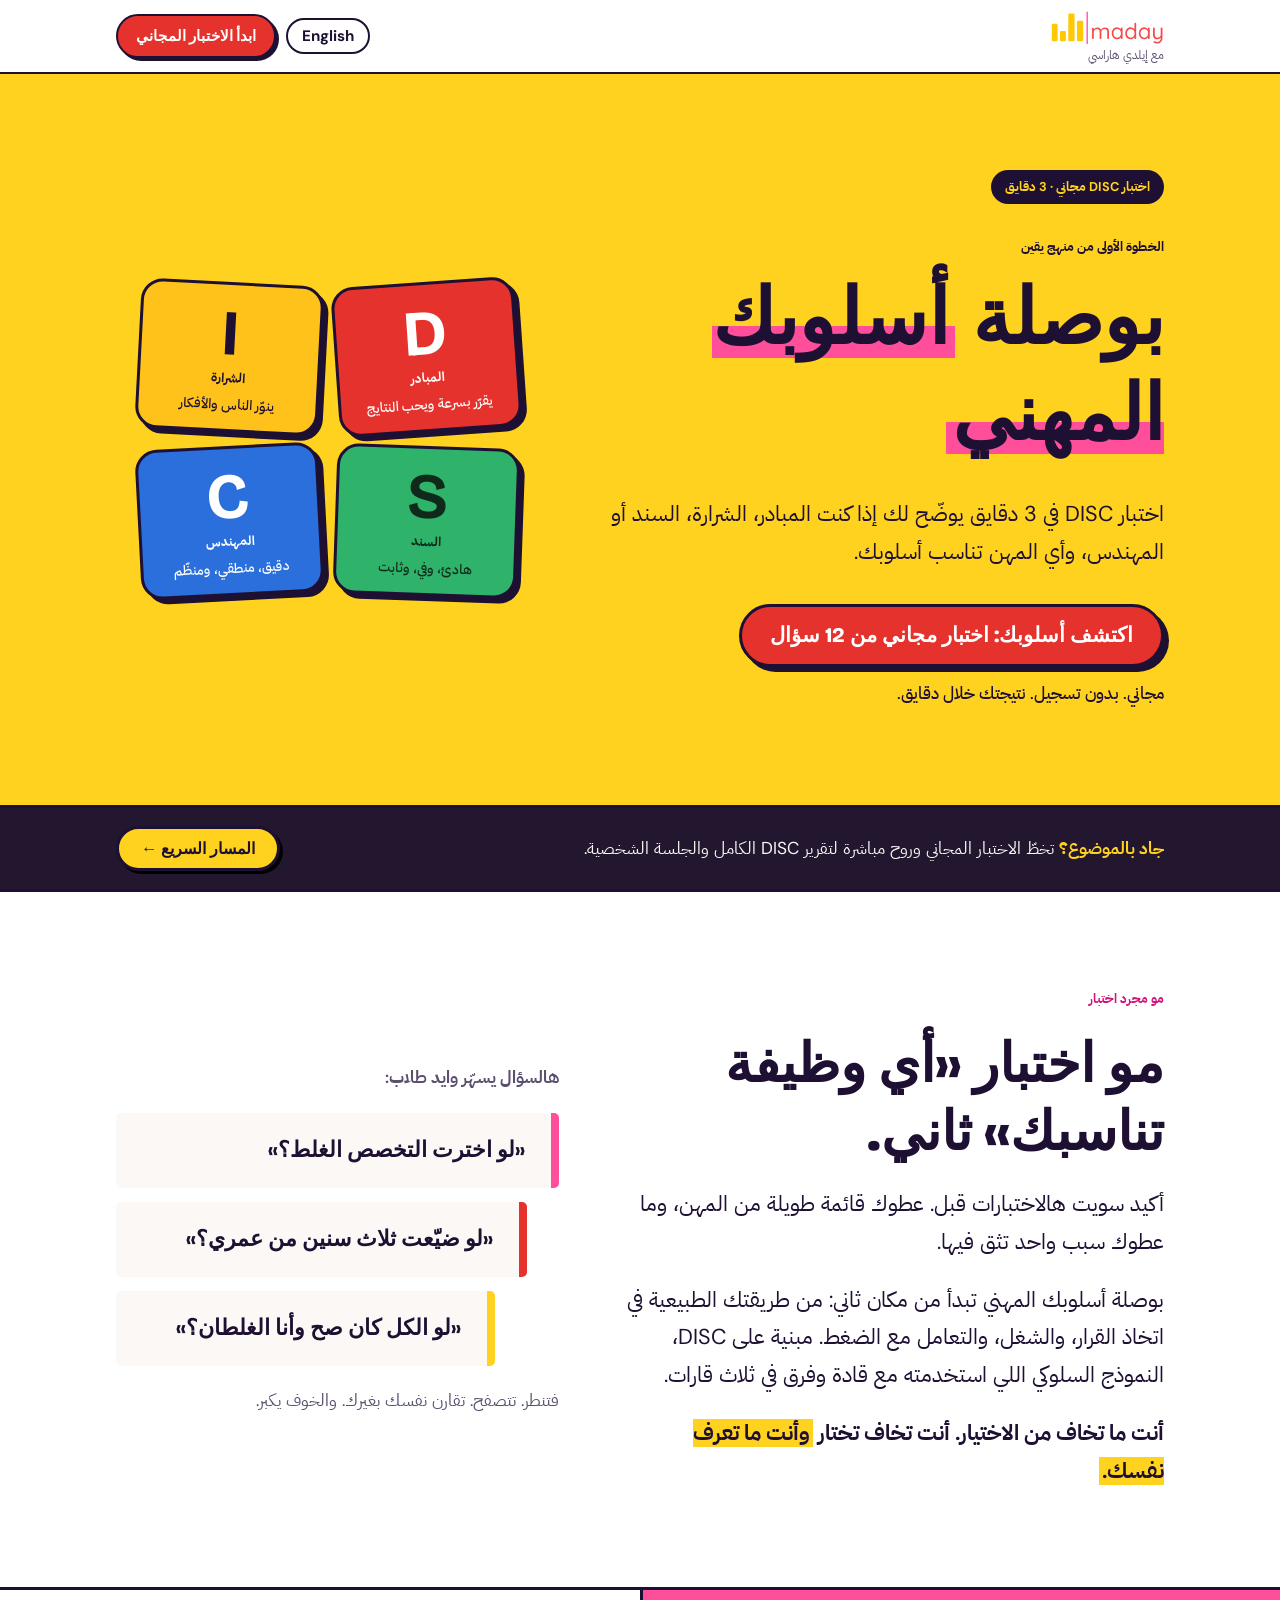
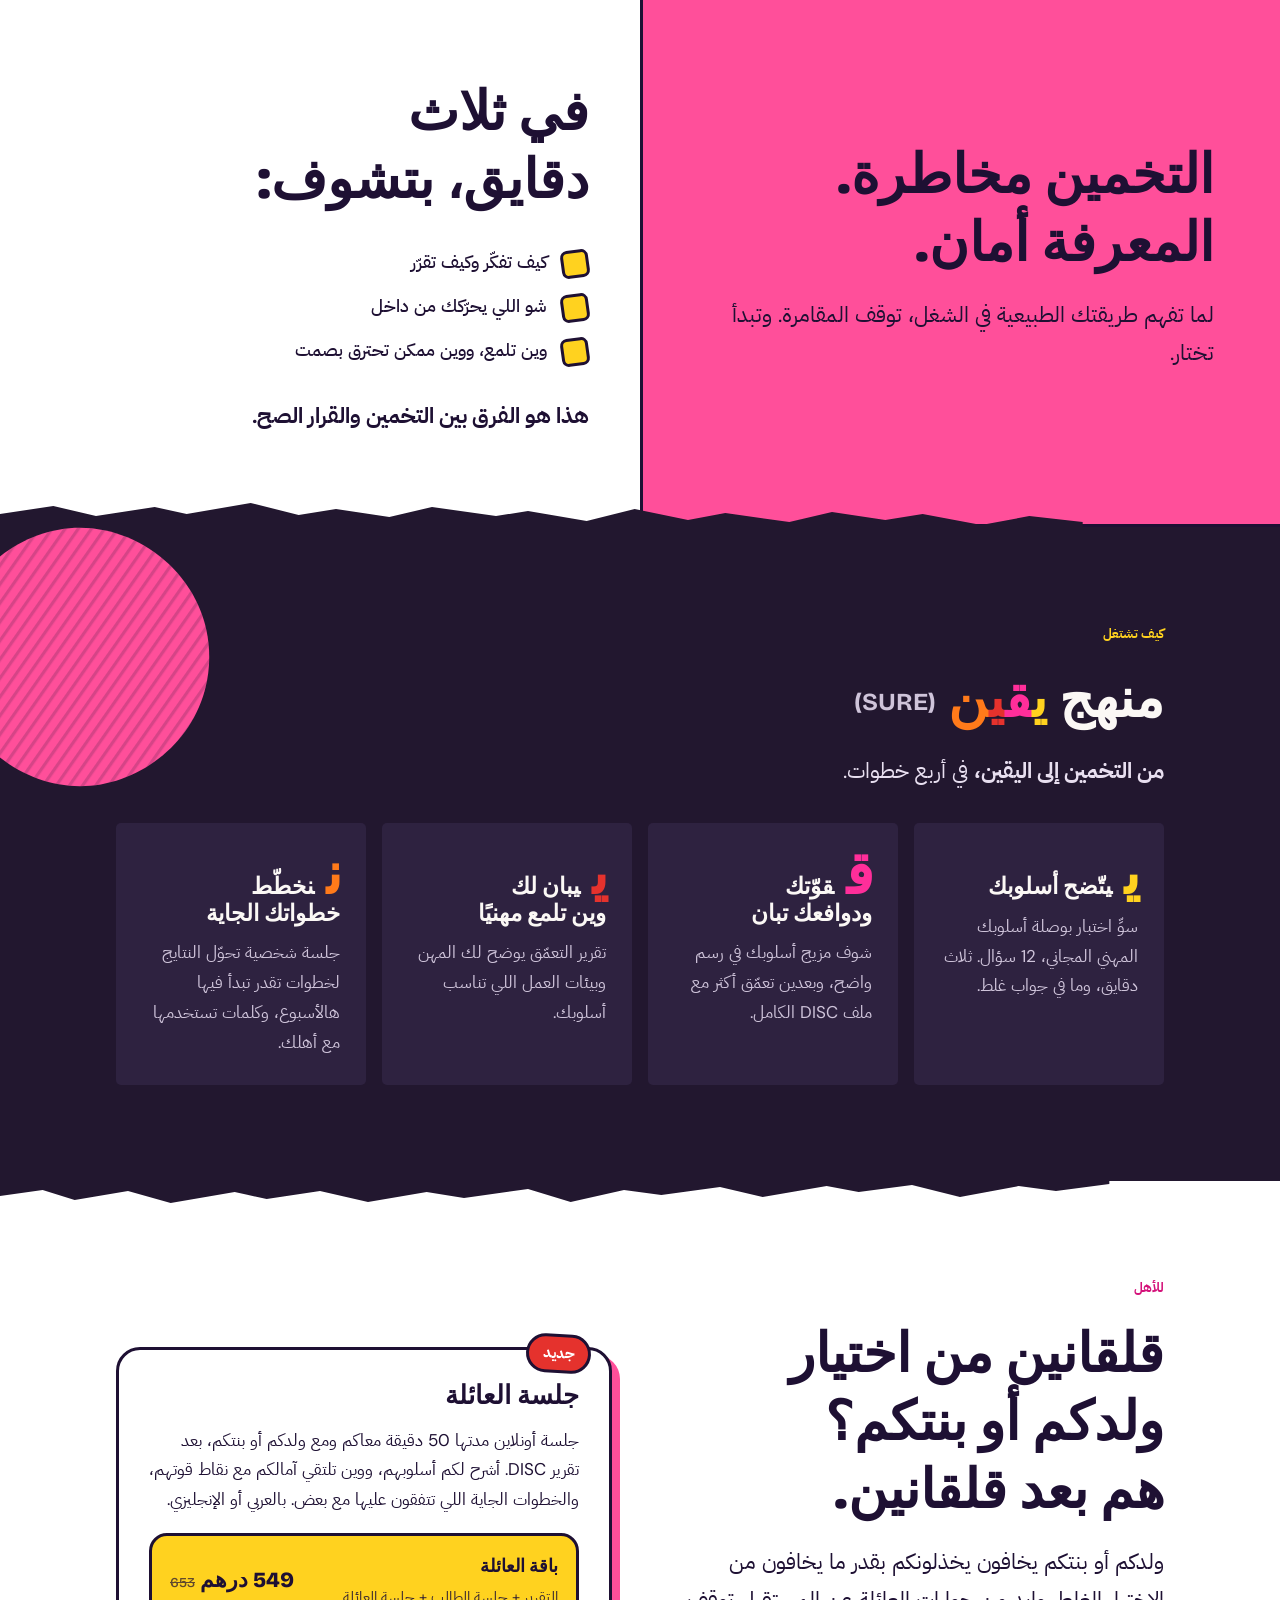
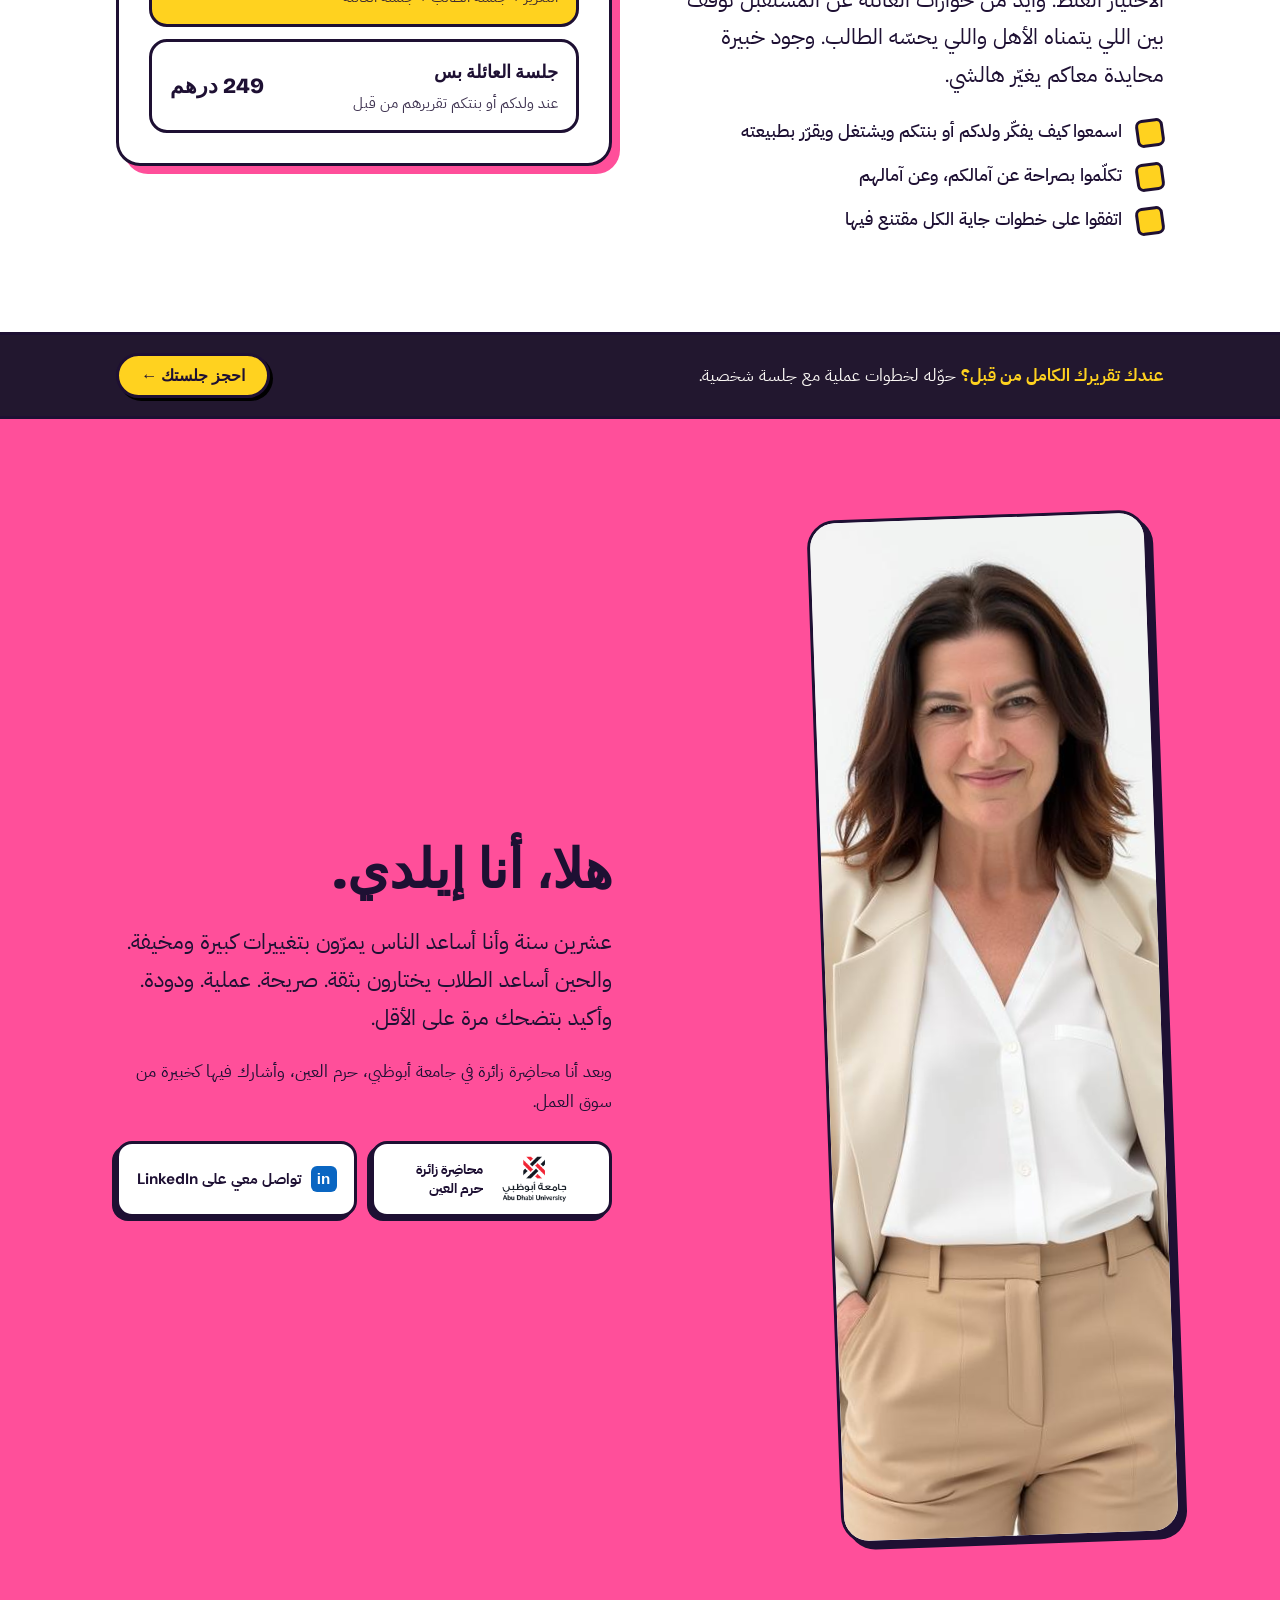
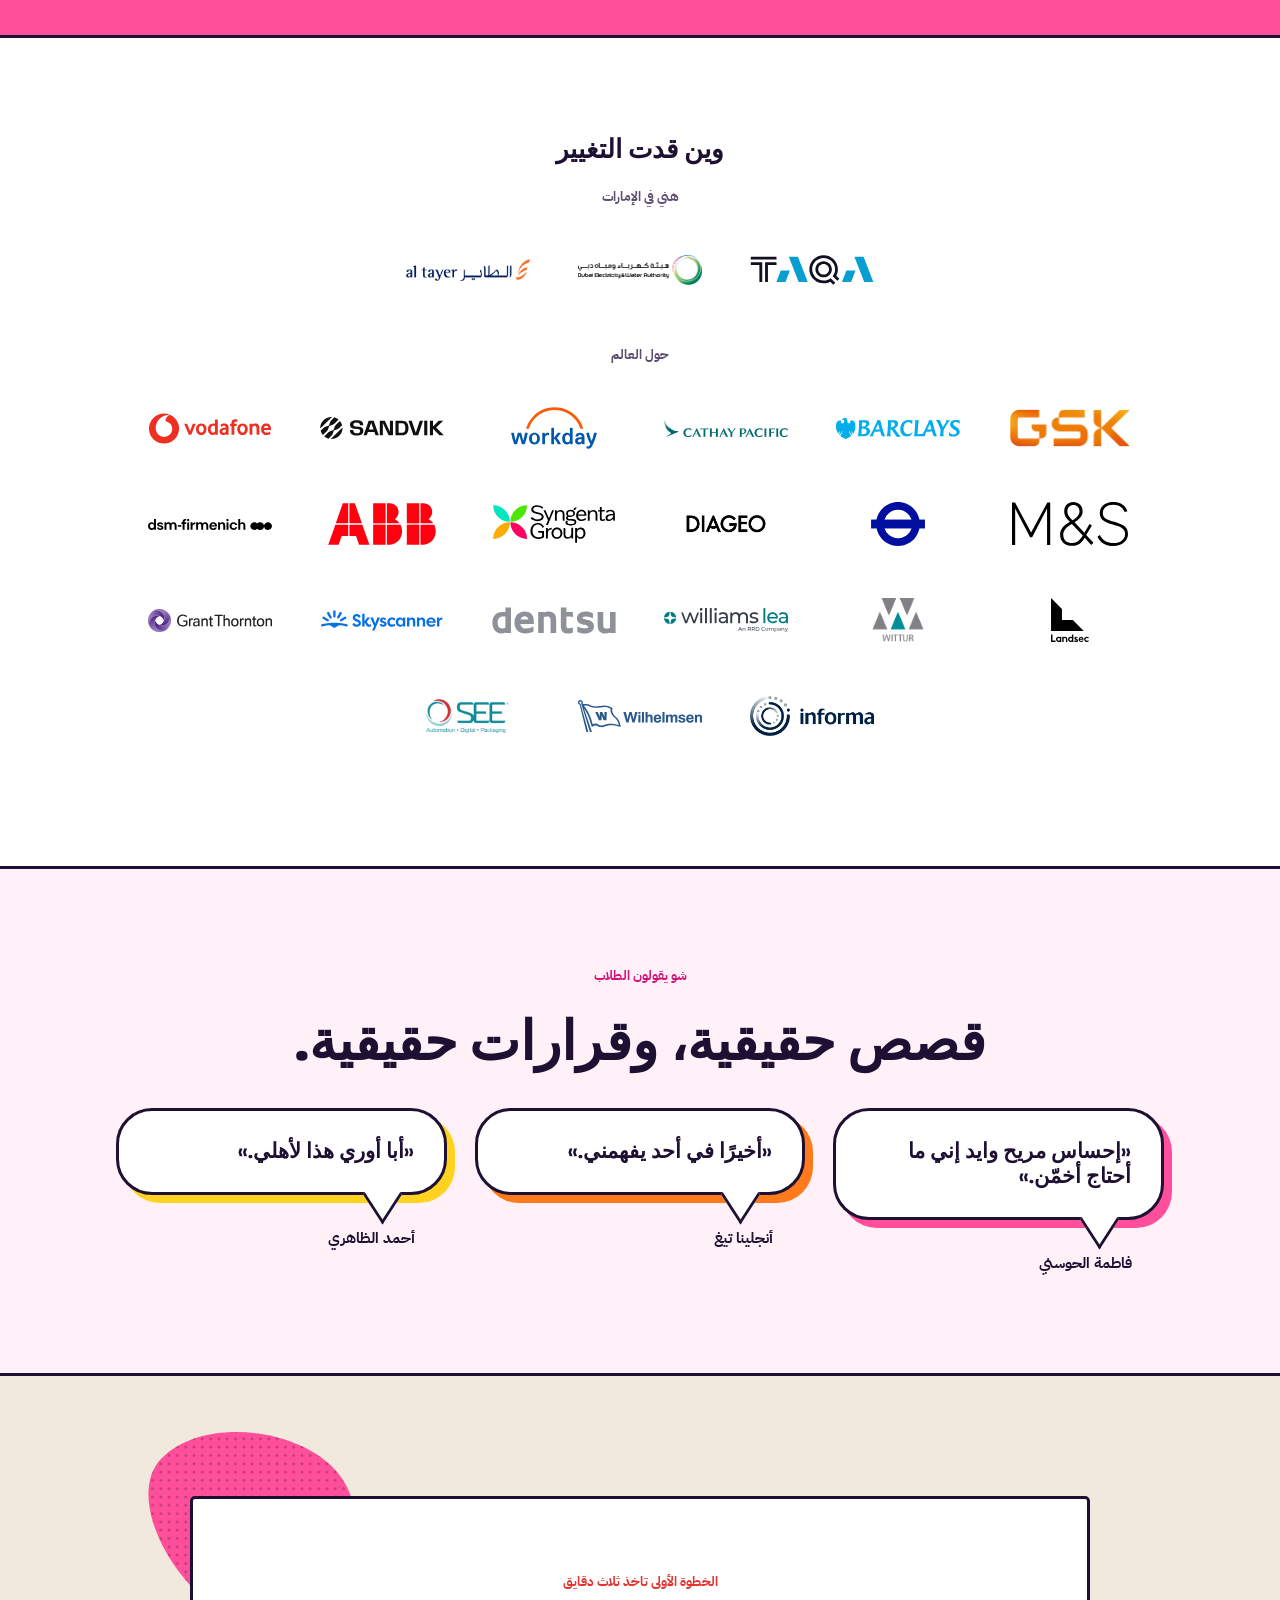
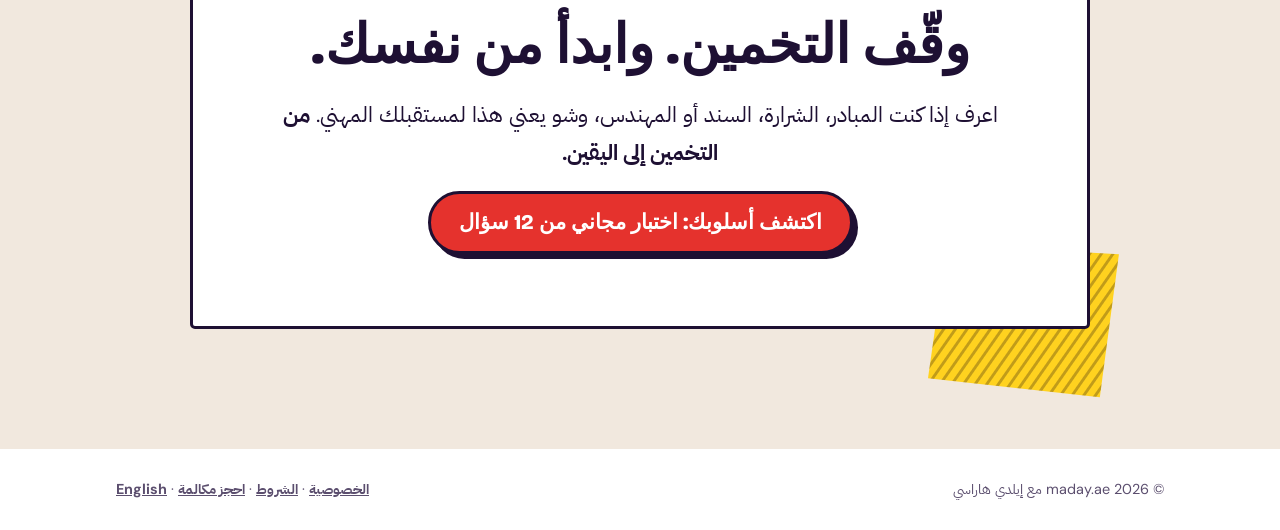
==== commit 7cb37fd1: "About me: university tile and LinkedIn button same size Co-Authored-By: Claude Opus 5.5 <noreply@ant" ====
--- a/public/ar/index.html
+++ b/public/ar/index.html
@@ -163,12 +163,14 @@
 .pinkband { background: var(--pink); color: var(--on-pink); border-block: 3px solid var(--ink); }
 .pinkband .lede { color: var(--on-pink); }
 /* About me: university tile and LinkedIn button (fixed colours, the pink band stays light in dark mode) */
-.about-links { display: flex; flex-wrap: wrap; gap: 14px; align-items: center; margin-top: 4px; }
+.about-links { display: grid; grid-template-columns: repeat(2, minmax(0, 250px)); grid-auto-rows: 1fr; align-items: stretch; gap: 14px; margin-top: 4px; }
+.about-links > a { justify-content: center; min-width: 0; }
+@media (max-width: 560px) { .about-links { grid-template-columns: minmax(0, 300px); } }
 .uni-tile, .li-btn { display: inline-flex; align-items: center; gap: 12px; background: #fff; color: #1E1033; border: 3px solid #1E1033; border-radius: 16px; box-shadow: -4px 4px 0 #1E1033; text-decoration: none; transition: transform .12s ease; }
 .uni-tile { padding: 6px 8px 6px 14px; }
 .uni-tile img { height: 58px; width: auto; }
 .uni-tile span { font-size: .85rem; font-weight: 700; line-height: 1.4; }
-.li-btn { padding: 10px 16px; font-weight: 700; min-height: 48px; }
+.li-btn { padding: 10px 12px; gap: 10px; font-weight: 700; font-size: .95rem; white-space: nowrap; min-height: 48px; }
 .li-btn b { display: inline-grid; place-items: center; width: 26px; height: 26px; border-radius: 6px; background: #0A66C2; color: #fff; font: 800 .95rem/1 Arial, sans-serif; }
 .uni-tile:hover, .li-btn:hover { transform: translate(2px, -2px); }
 .gets { list-style: none; margin: 0; padding: 0; display: grid; gap: 12px; }
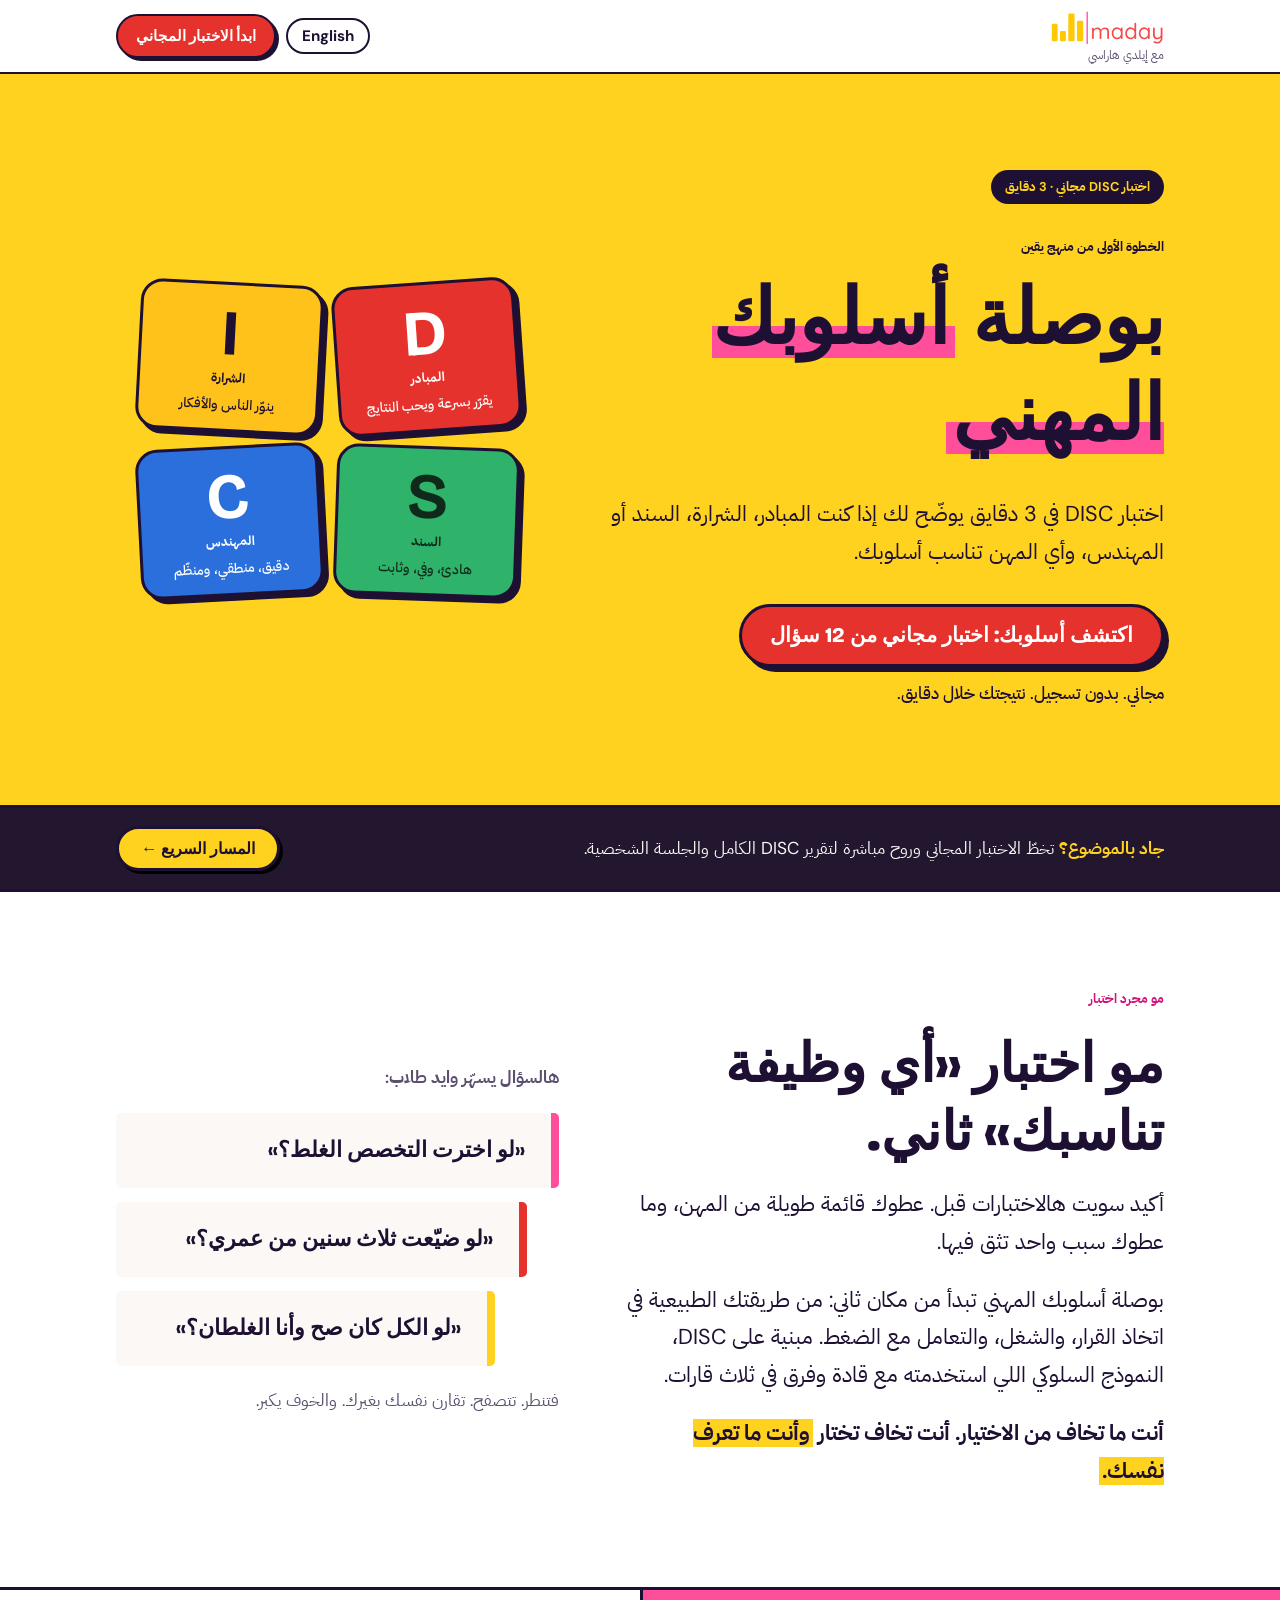
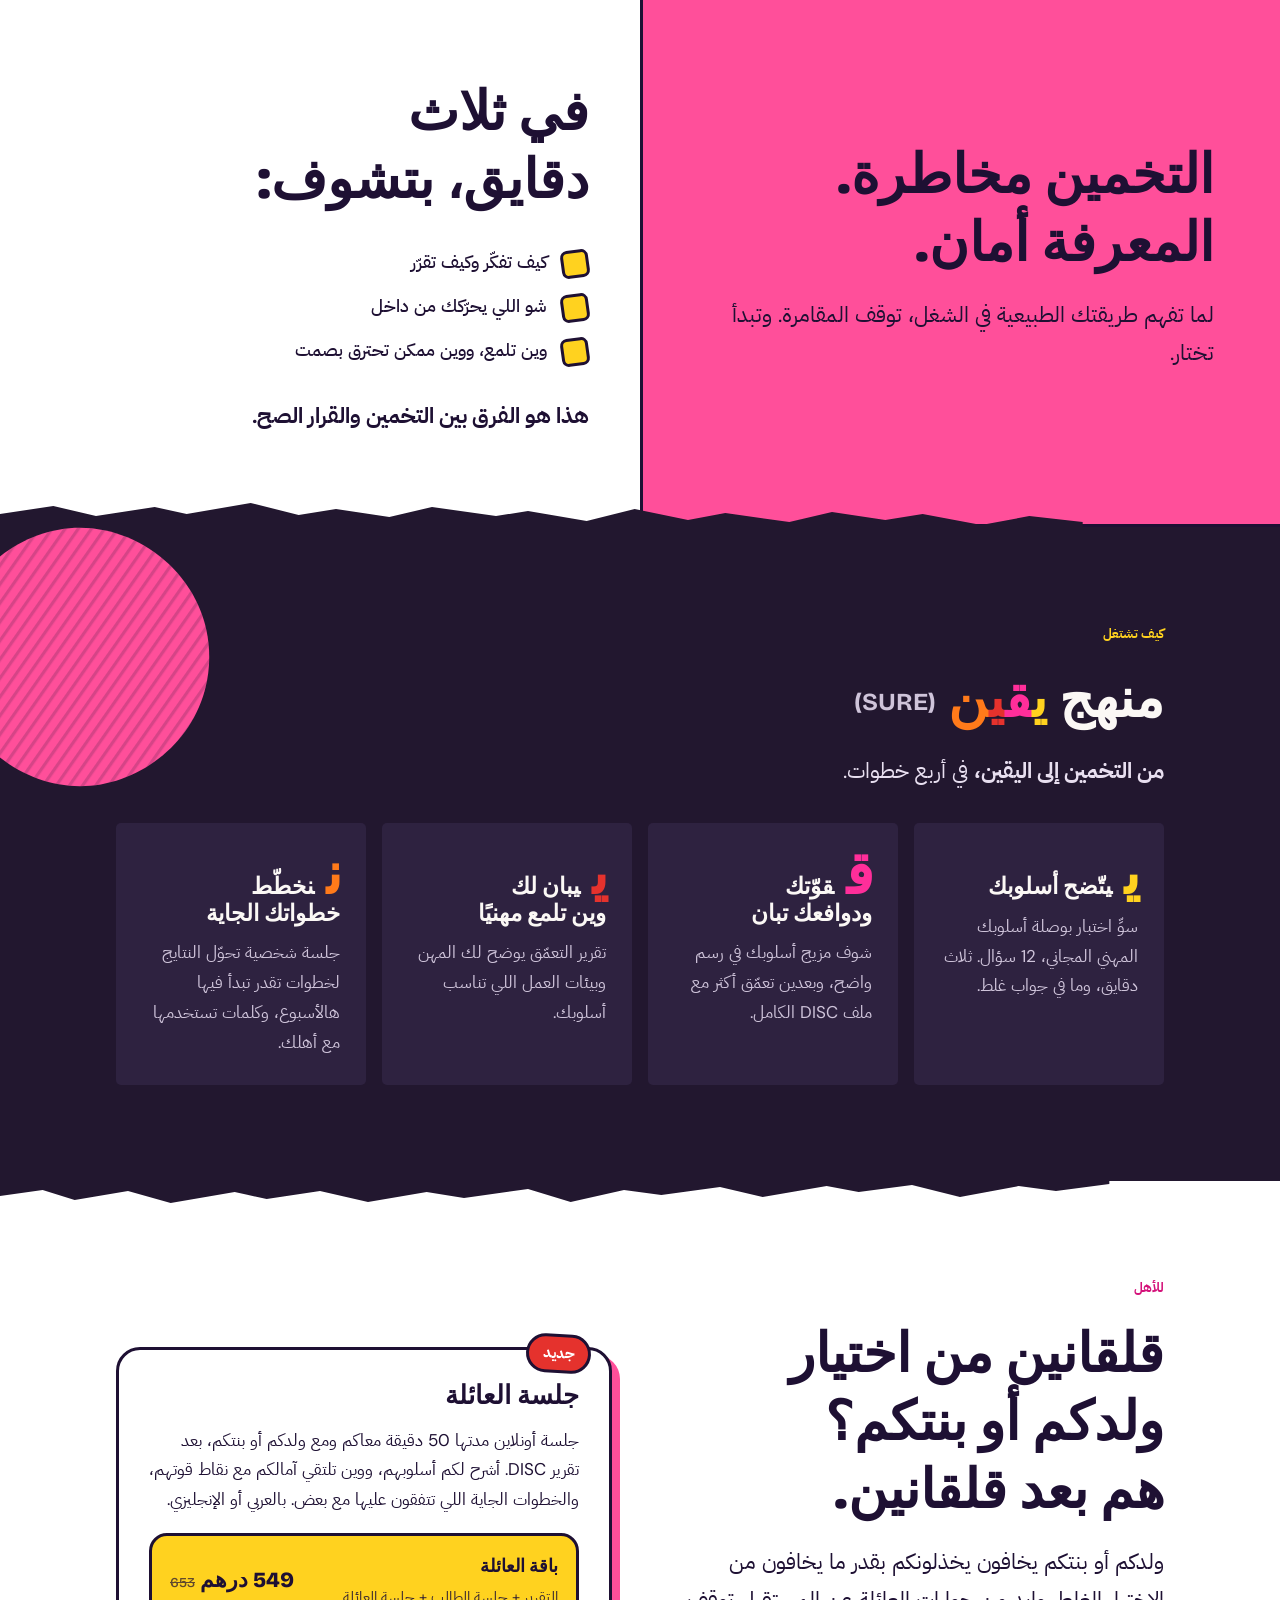
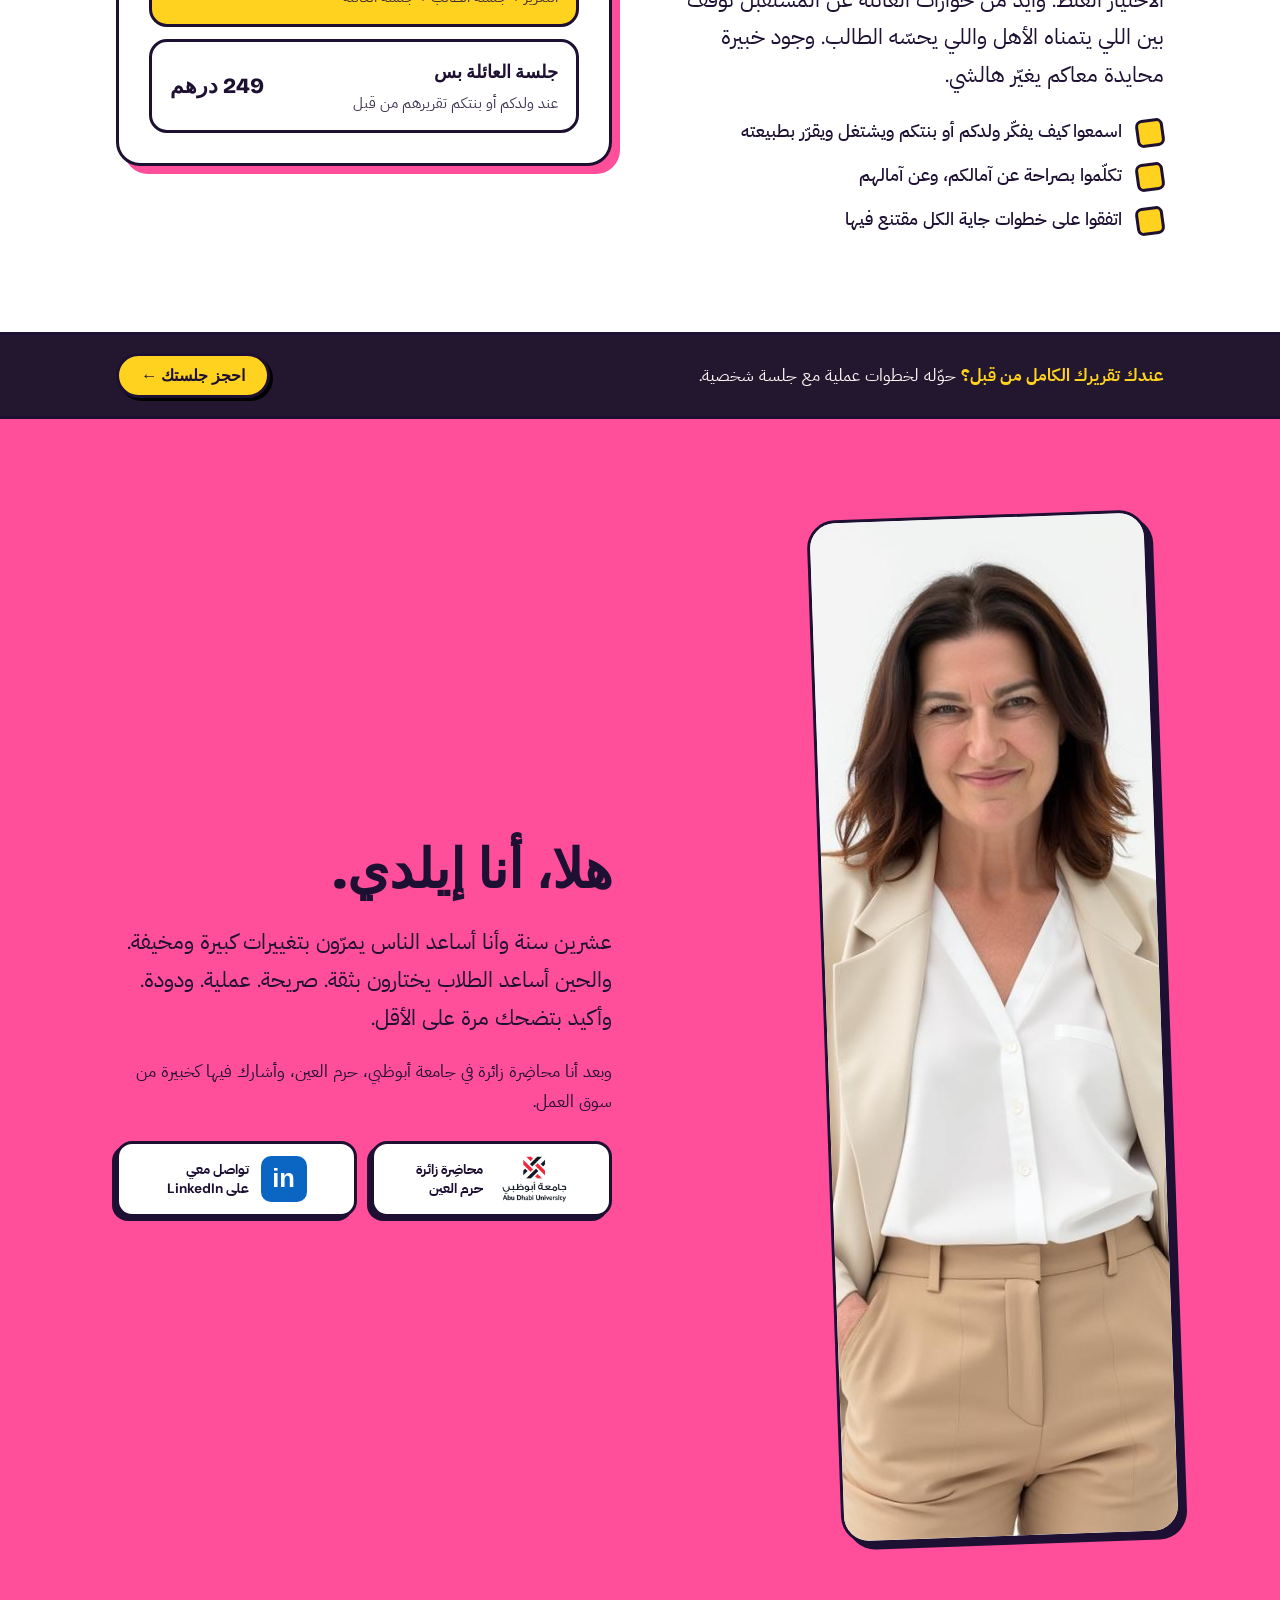
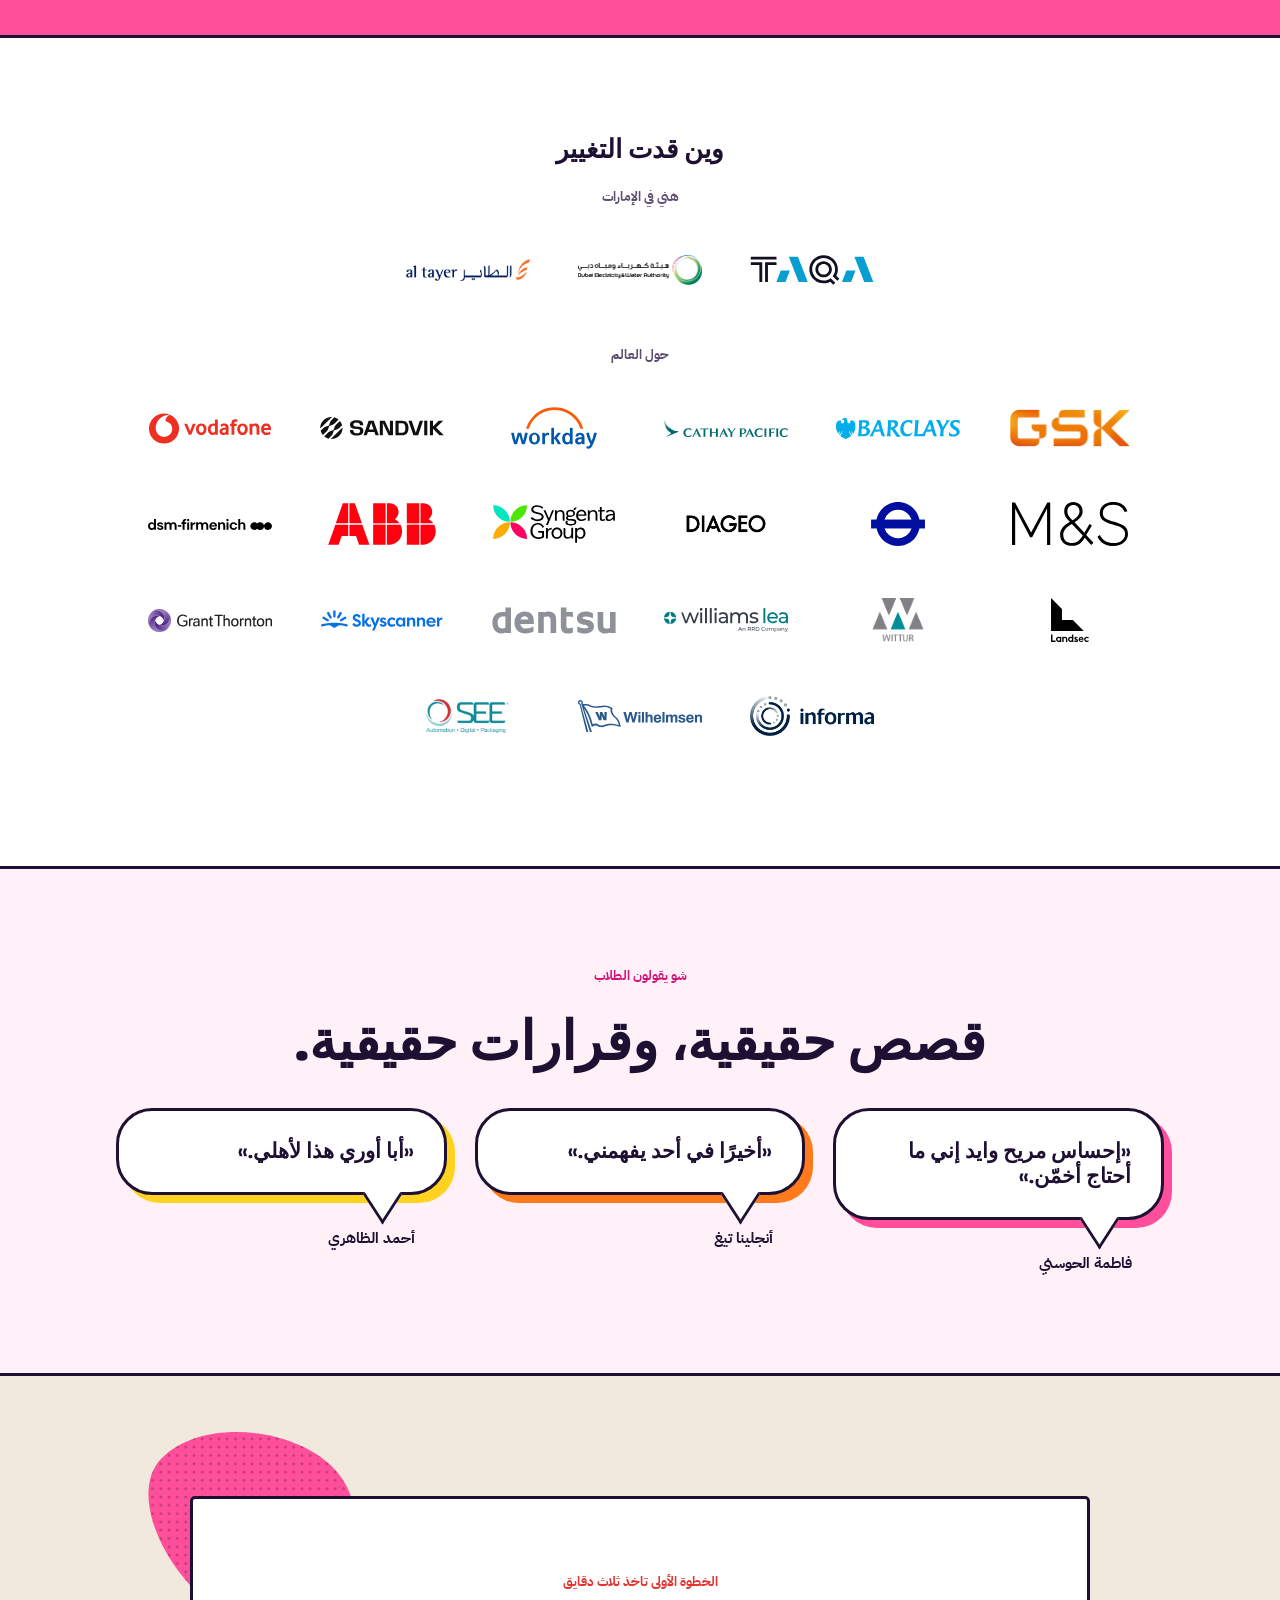
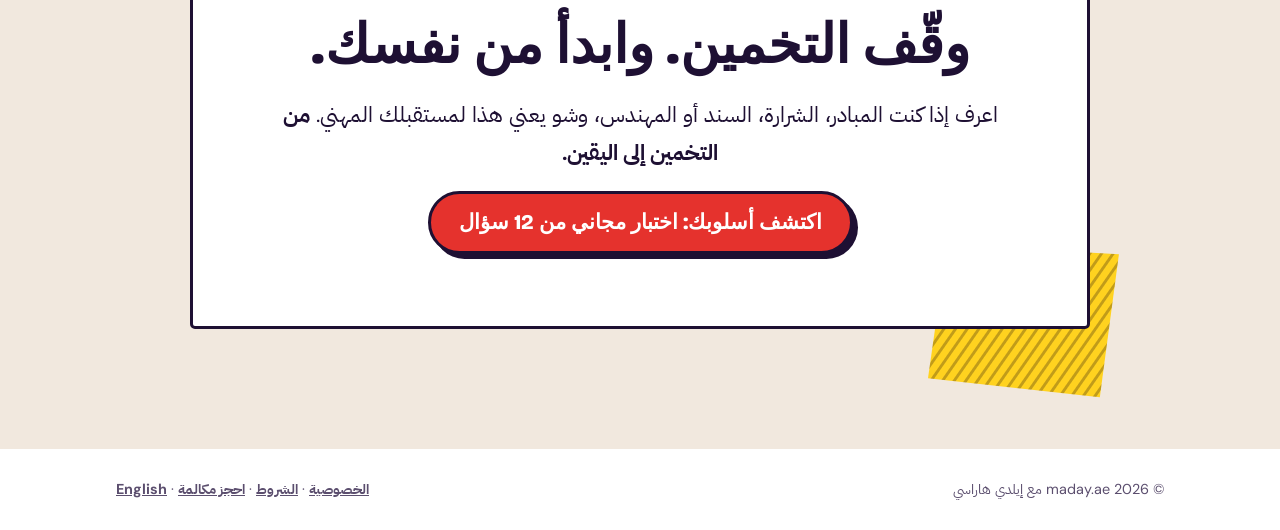
==== commit 19ad4961: "About me: LinkedIn box matches university box font, two-line label, bigger logo Co-Authored-By: Clau" ====
--- a/public/ar/index.html
+++ b/public/ar/index.html
@@ -169,9 +169,9 @@
 .uni-tile, .li-btn { display: inline-flex; align-items: center; gap: 12px; background: #fff; color: #1E1033; border: 3px solid #1E1033; border-radius: 16px; box-shadow: -4px 4px 0 #1E1033; text-decoration: none; transition: transform .12s ease; }
 .uni-tile { padding: 6px 8px 6px 14px; }
 .uni-tile img { height: 58px; width: auto; }
-.uni-tile span { font-size: .85rem; font-weight: 700; line-height: 1.4; }
-.li-btn { padding: 10px 12px; gap: 10px; font-weight: 700; font-size: .95rem; white-space: nowrap; min-height: 48px; }
-.li-btn b { display: inline-grid; place-items: center; width: 26px; height: 26px; border-radius: 6px; background: #0A66C2; color: #fff; font: 800 .95rem/1 Arial, sans-serif; }
+.uni-tile span, .li-btn span { font-size: .85rem; font-weight: 700; line-height: 1.4; }
+.li-btn { padding: 6px 14px; min-height: 48px; }
+.li-btn b { flex: none; display: inline-grid; place-items: center; width: 46px; height: 46px; border-radius: 10px; background: #0A66C2; color: #fff; font: 800 1.6rem/1 Arial, sans-serif; }
 .uni-tile:hover, .li-btn:hover { transform: translate(2px, -2px); }
 .gets { list-style: none; margin: 0; padding: 0; display: grid; gap: 12px; }
 .gets li { display: flex; gap: 14px; align-items: flex-start; font-weight: 500; font-size: 1.15rem; }
@@ -586,7 +586,7 @@
         <p>وبعد أنا محاضِرة زائرة في جامعة أبوظبي، حرم العين، وأشارك فيها كخبيرة من سوق العمل.</p>
         <div class="about-links">
           <a class="uni-tile" href="https://www.adu.ac.ae" target="_blank" rel="noopener"><img src="../images/logos/abu-dhabi-university.png" alt="جامعة أبوظبي" width="960" height="721" loading="lazy"><span>محاضِرة زائرة<br>حرم العين</span></a>
-          <a class="li-btn" href="https://www.linkedin.com/in/ildikoharaszi/" target="_blank" rel="noopener"><b aria-hidden="true">in</b>تواصل معي على LinkedIn</a>
+          <a class="li-btn" href="https://www.linkedin.com/in/ildikoharaszi/" target="_blank" rel="noopener"><b aria-hidden="true">in</b><span>تواصل معي<br>على LinkedIn</span></a>
         </div>
       </div>
     </div>
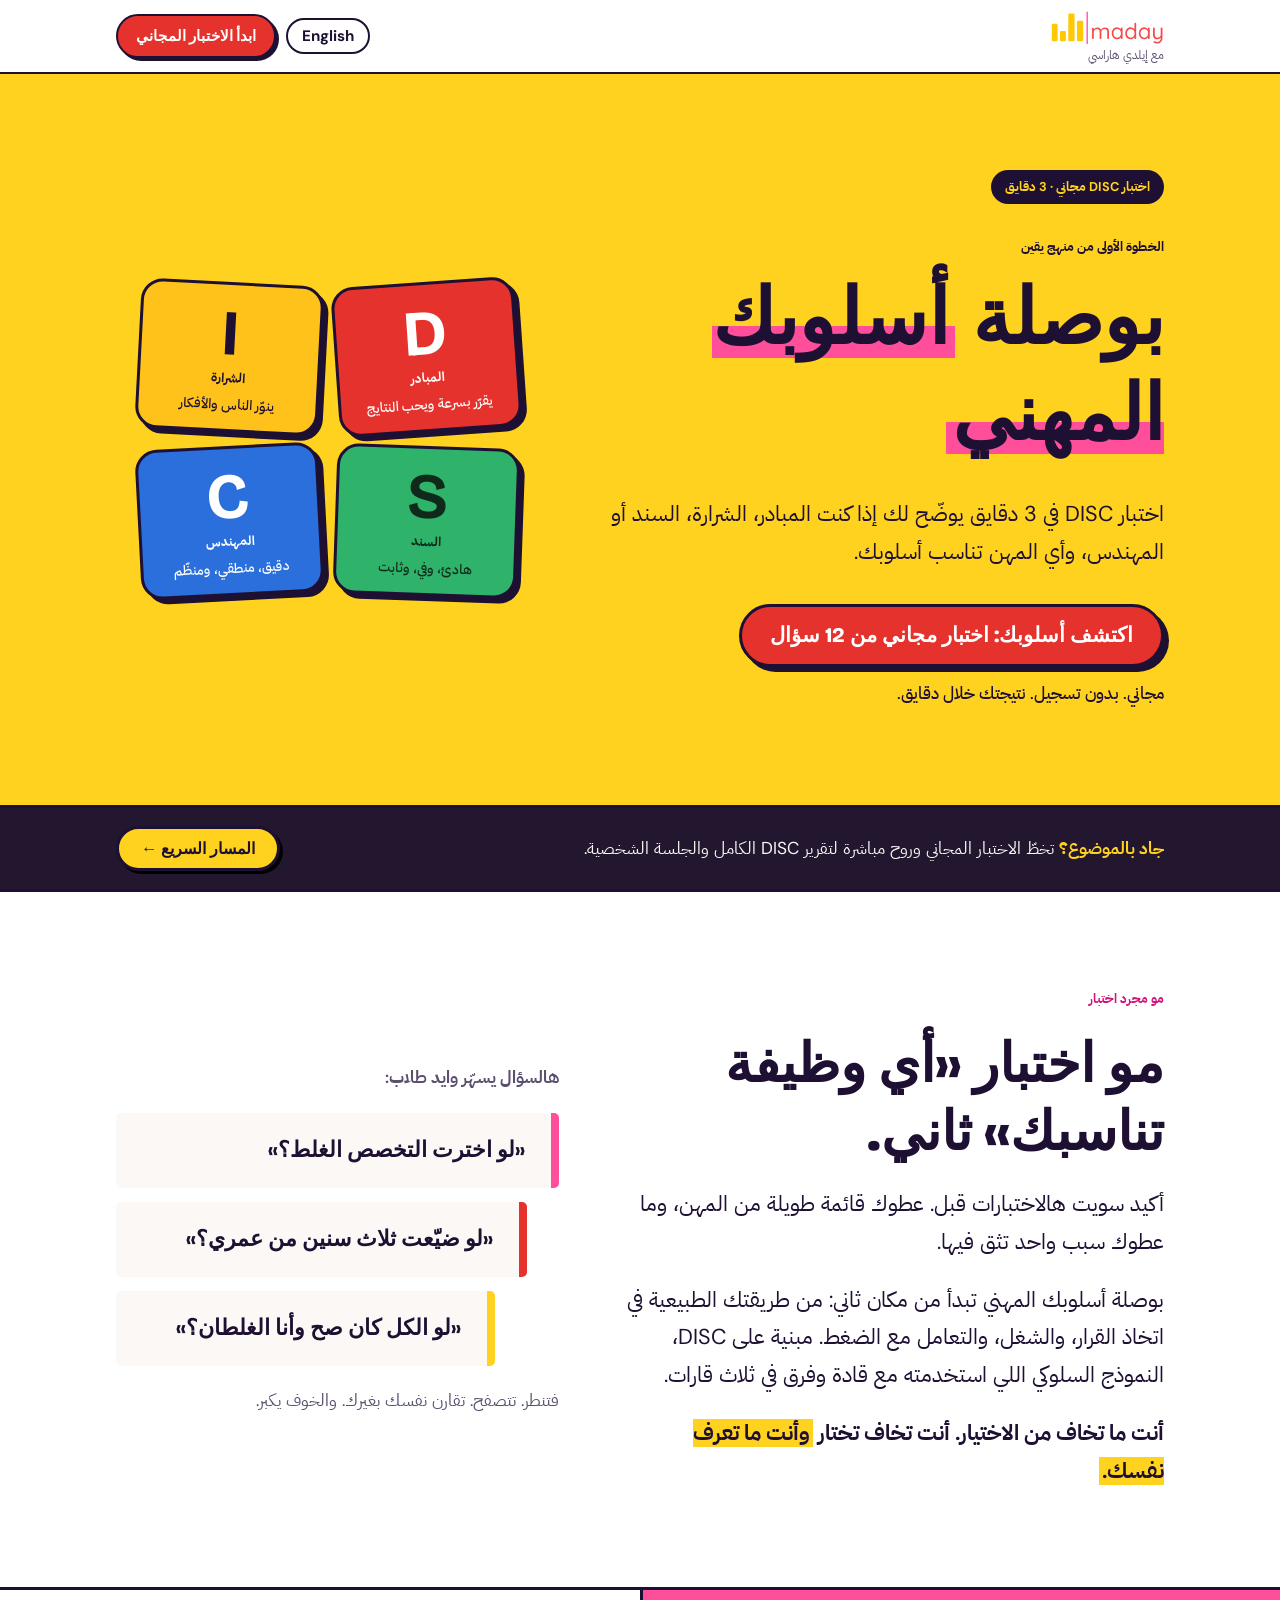
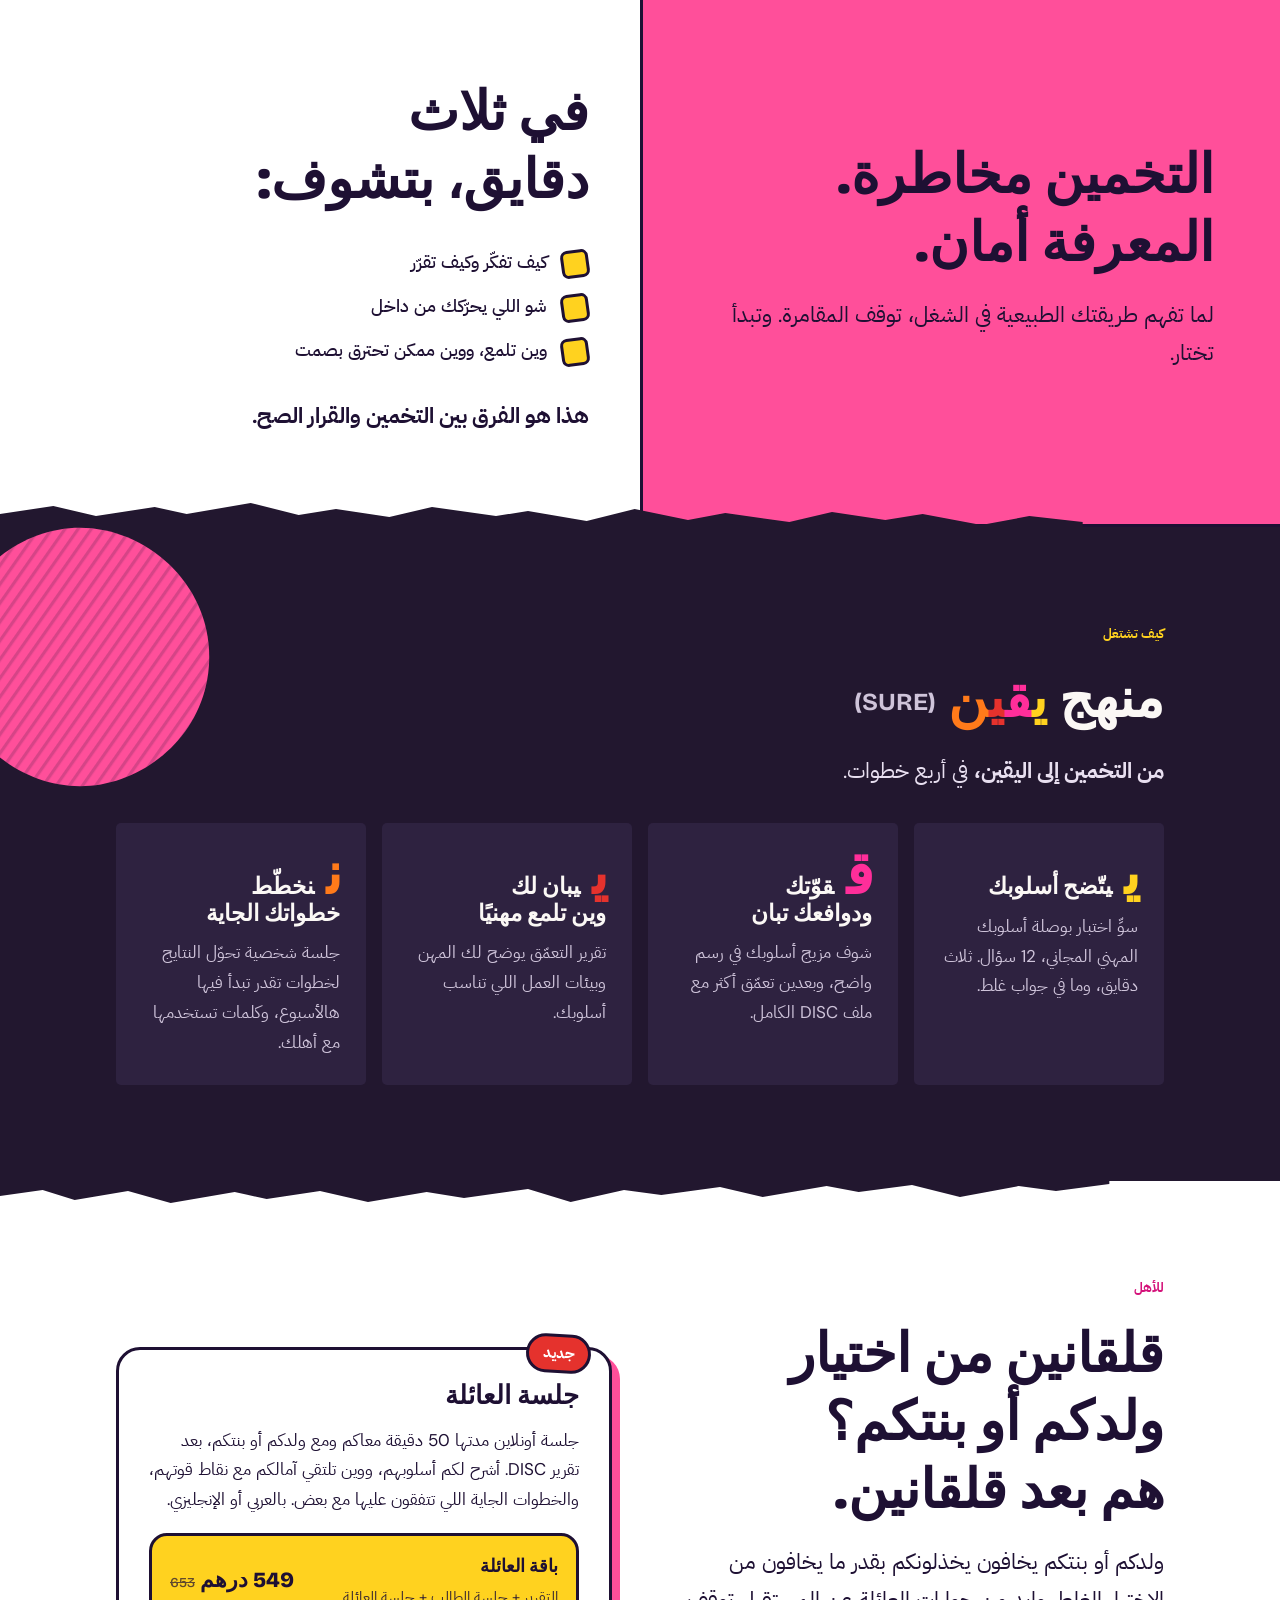
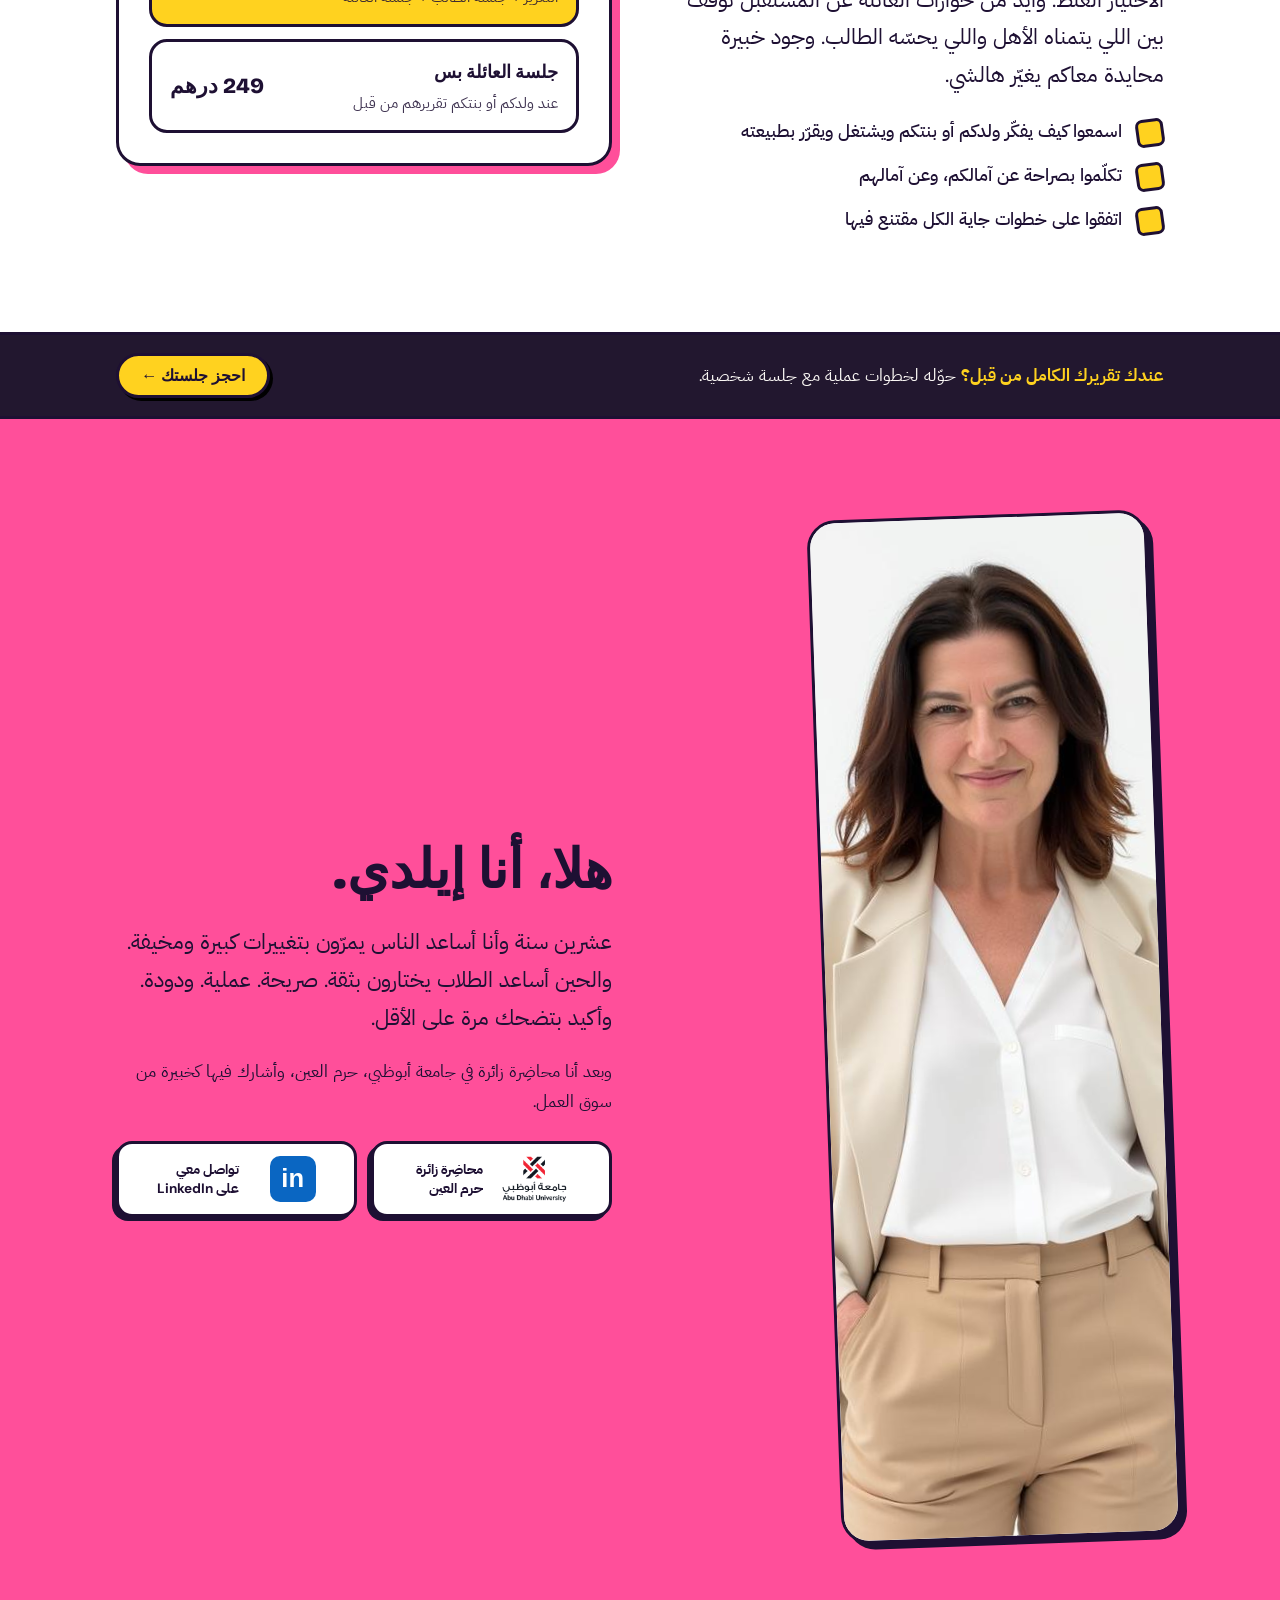
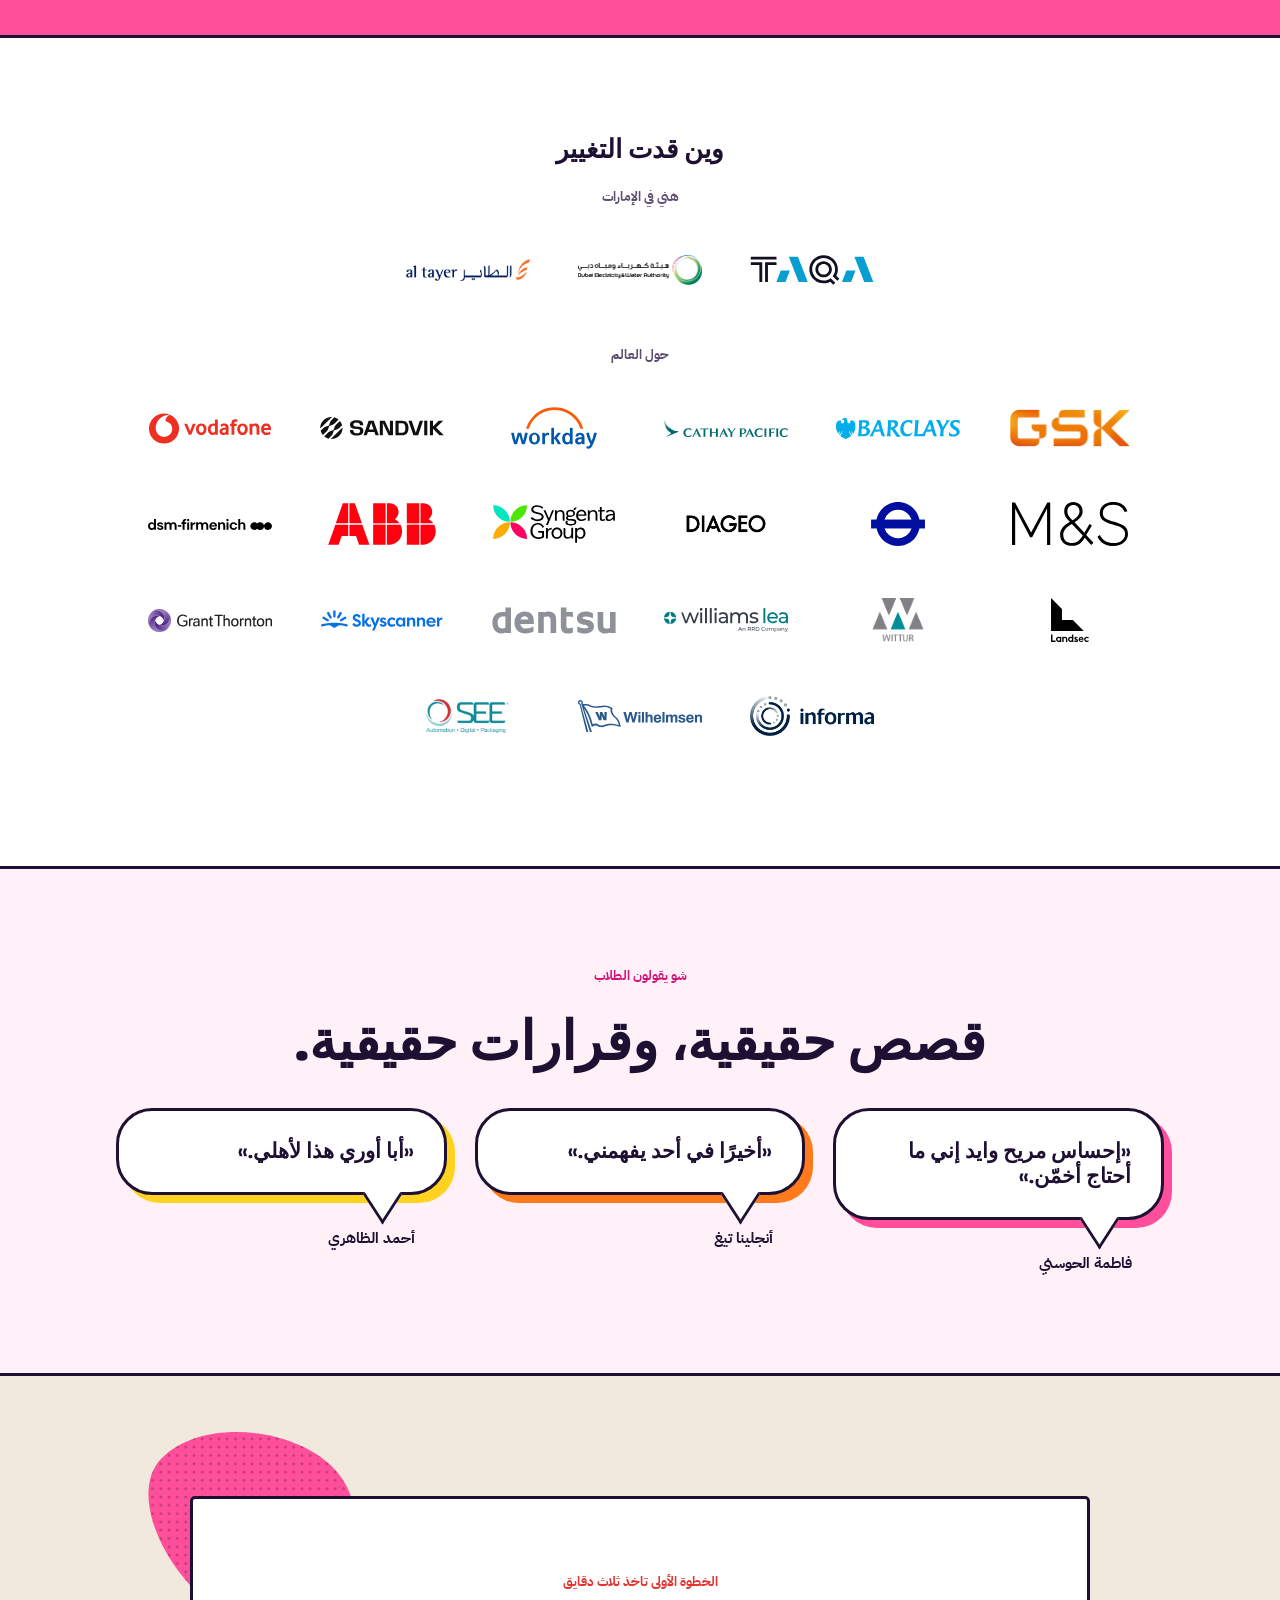
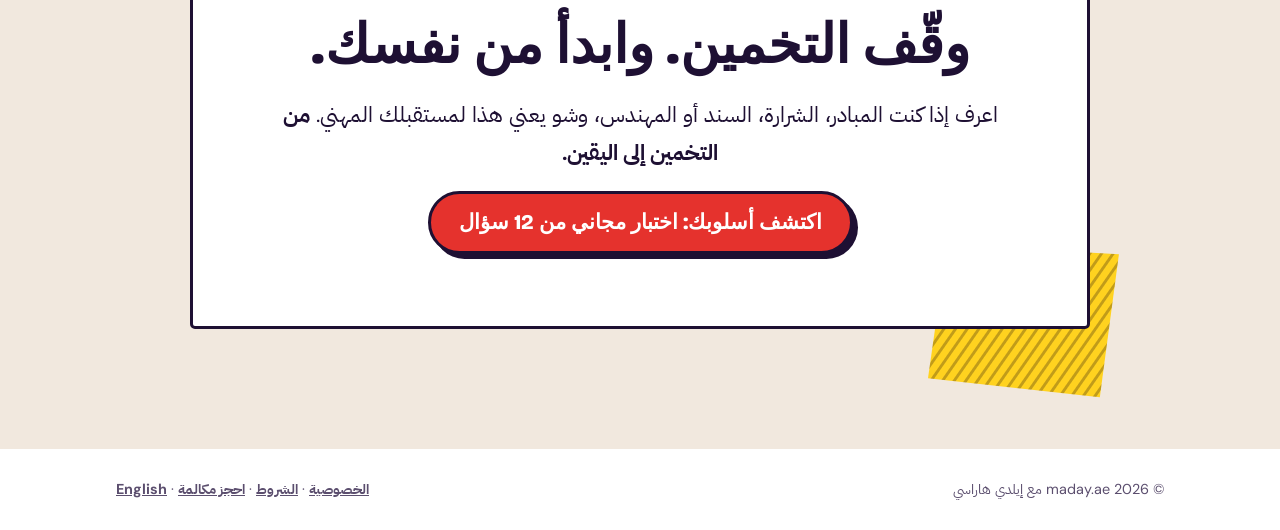
==== commit b4b863be: "About me: spread LinkedIn logo and text evenly in the box Co-Authored-By: Claude Opus 5.5 <noreply@a" ====
--- a/public/ar/index.html
+++ b/public/ar/index.html
@@ -170,7 +170,8 @@
 .uni-tile { padding: 6px 8px 6px 14px; }
 .uni-tile img { height: 58px; width: auto; }
 .uni-tile span, .li-btn span { font-size: .85rem; font-weight: 700; line-height: 1.4; }
-.li-btn { padding: 6px 14px; min-height: 48px; }
+.li-btn { padding: 6px 8px; min-height: 48px; }
+.about-links > .li-btn { justify-content: space-evenly; gap: 0; } /* equal space at both edges and between logo and text */
 .li-btn b { flex: none; display: inline-grid; place-items: center; width: 46px; height: 46px; border-radius: 10px; background: #0A66C2; color: #fff; font: 800 1.6rem/1 Arial, sans-serif; }
 .uni-tile:hover, .li-btn:hover { transform: translate(2px, -2px); }
 .gets { list-style: none; margin: 0; padding: 0; display: grid; gap: 12px; }
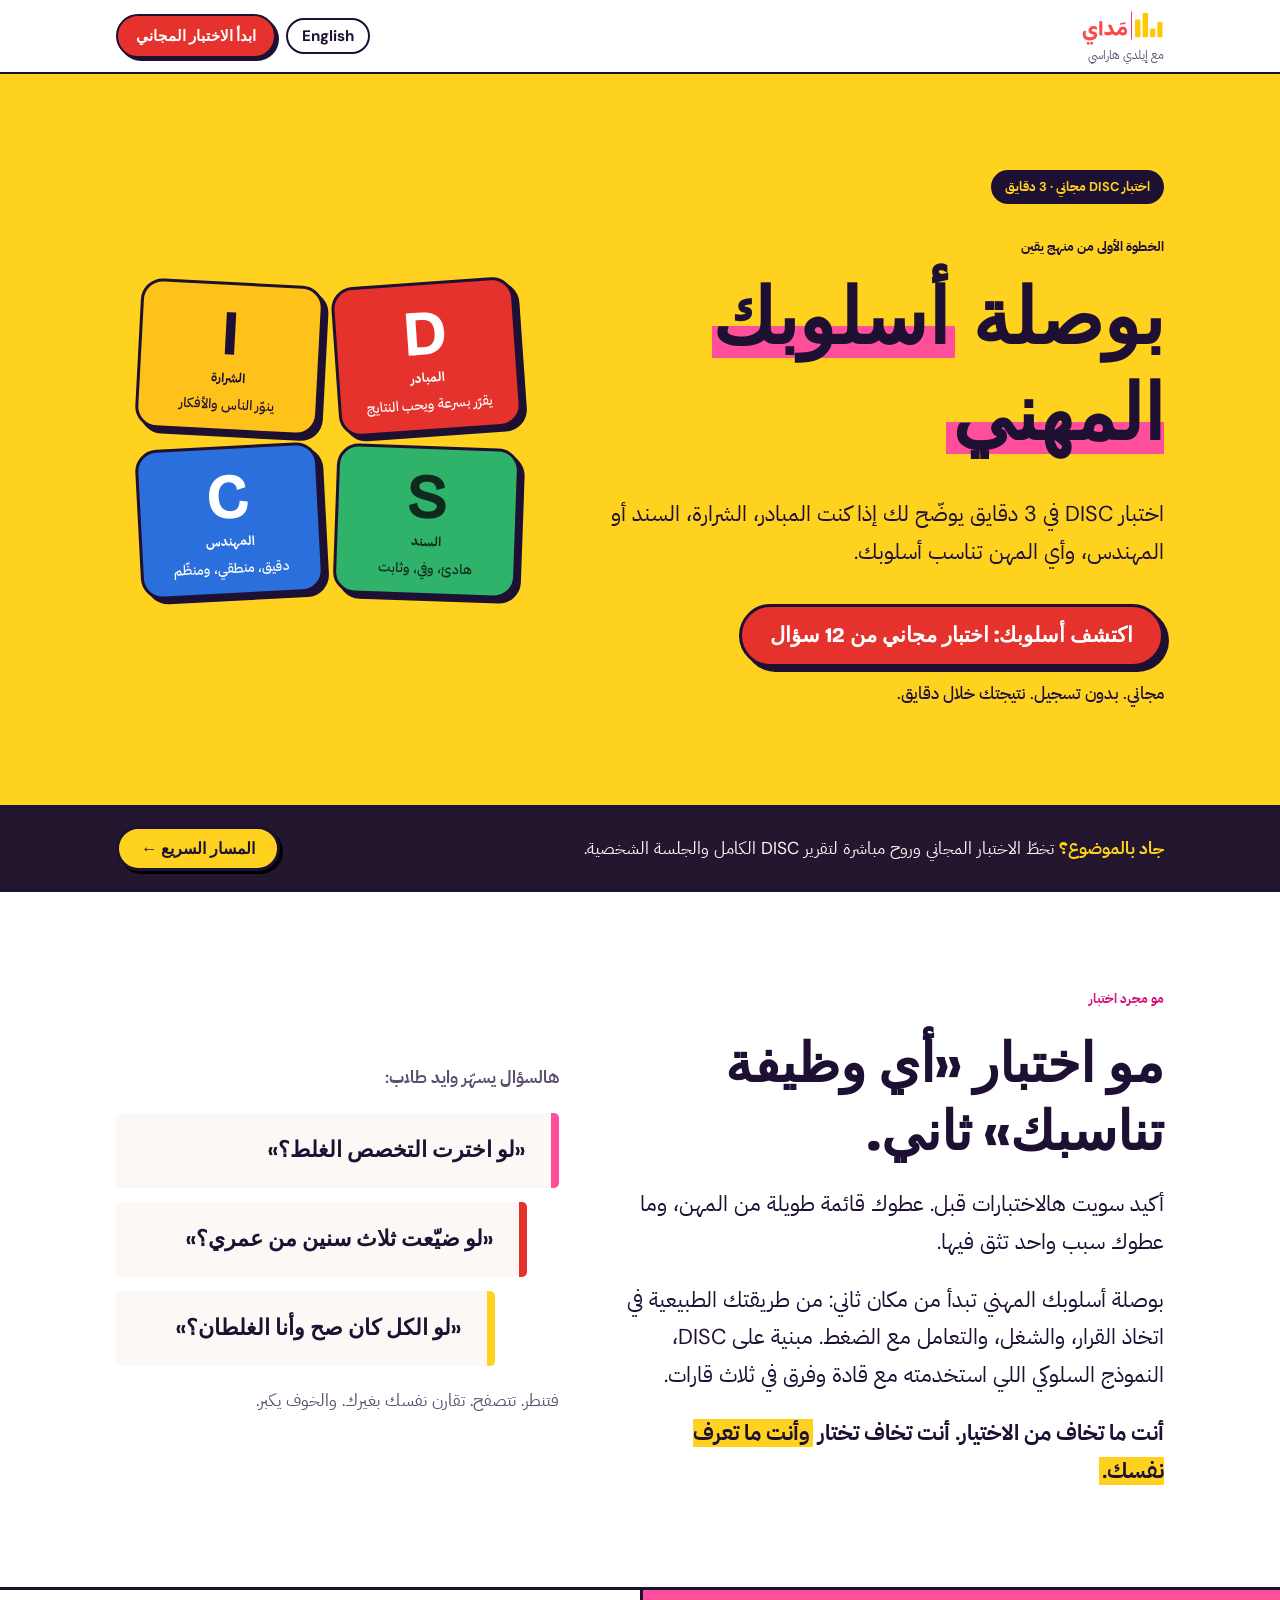
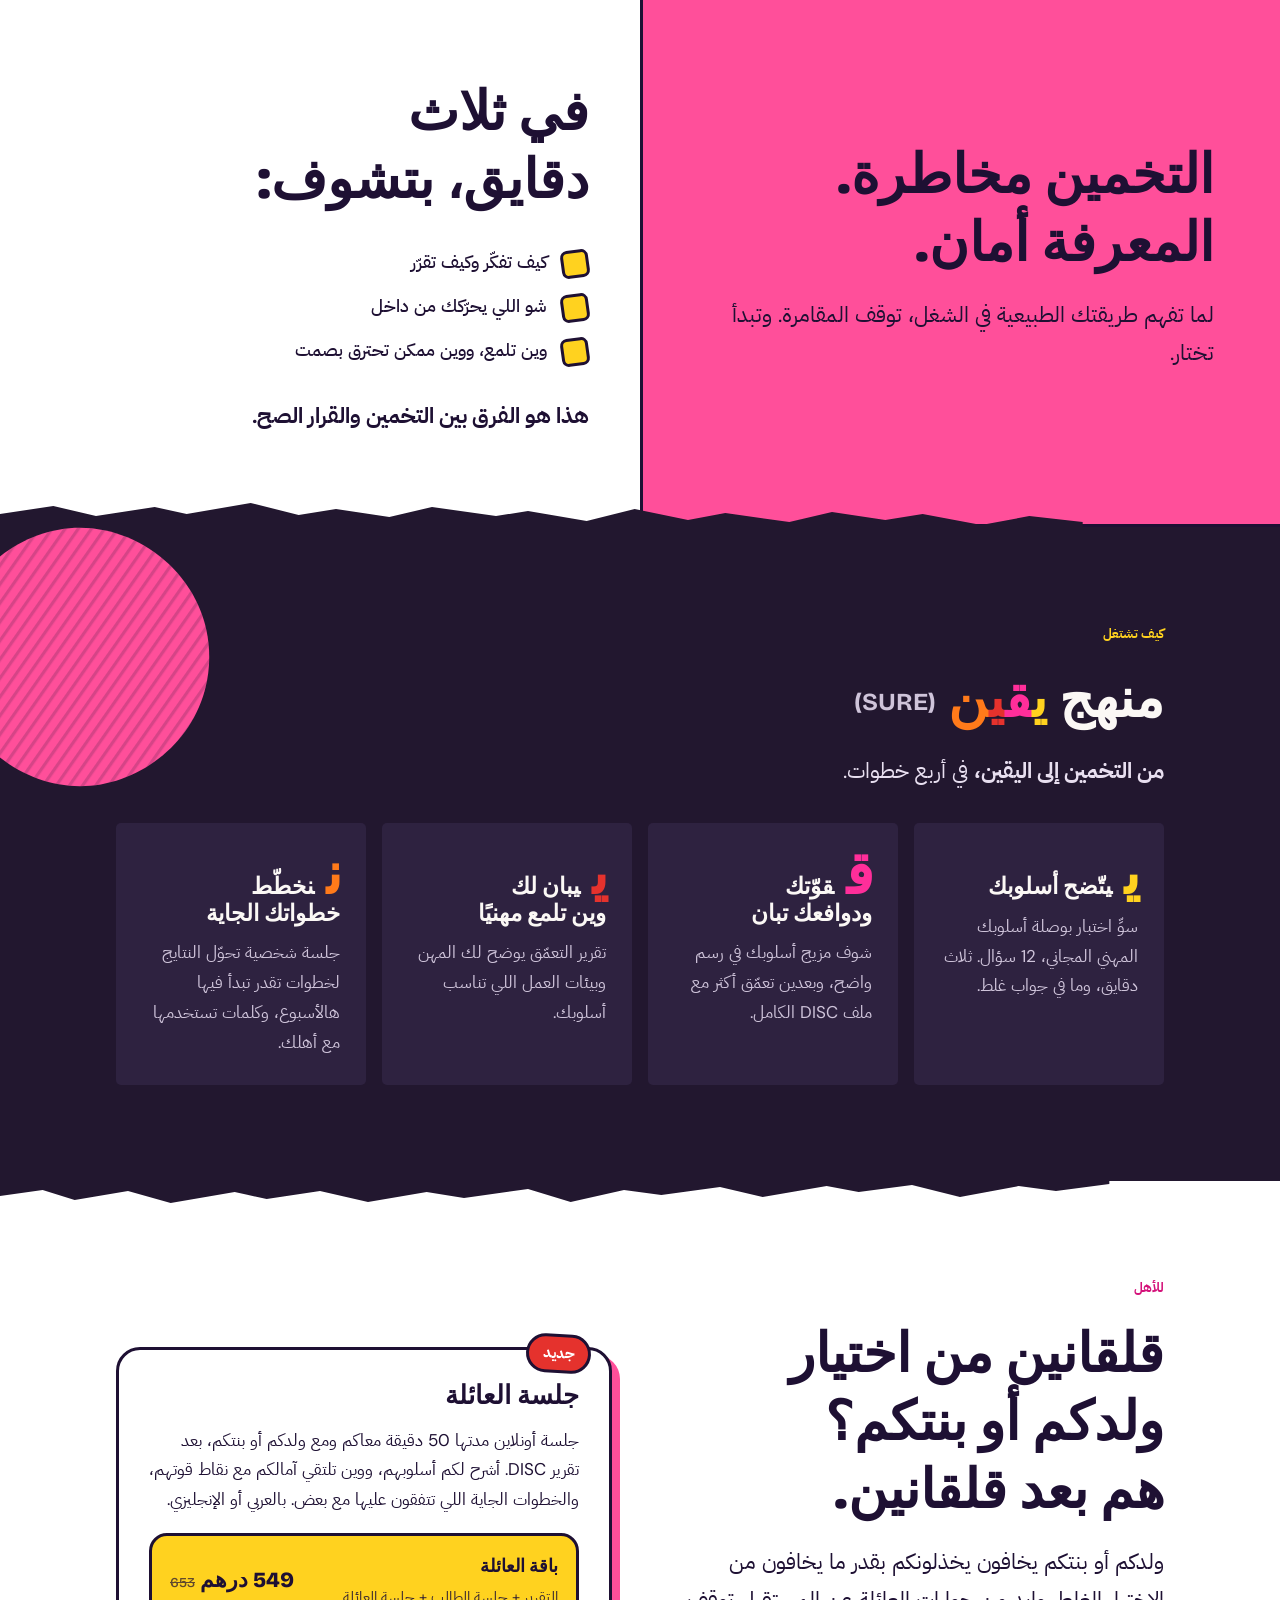
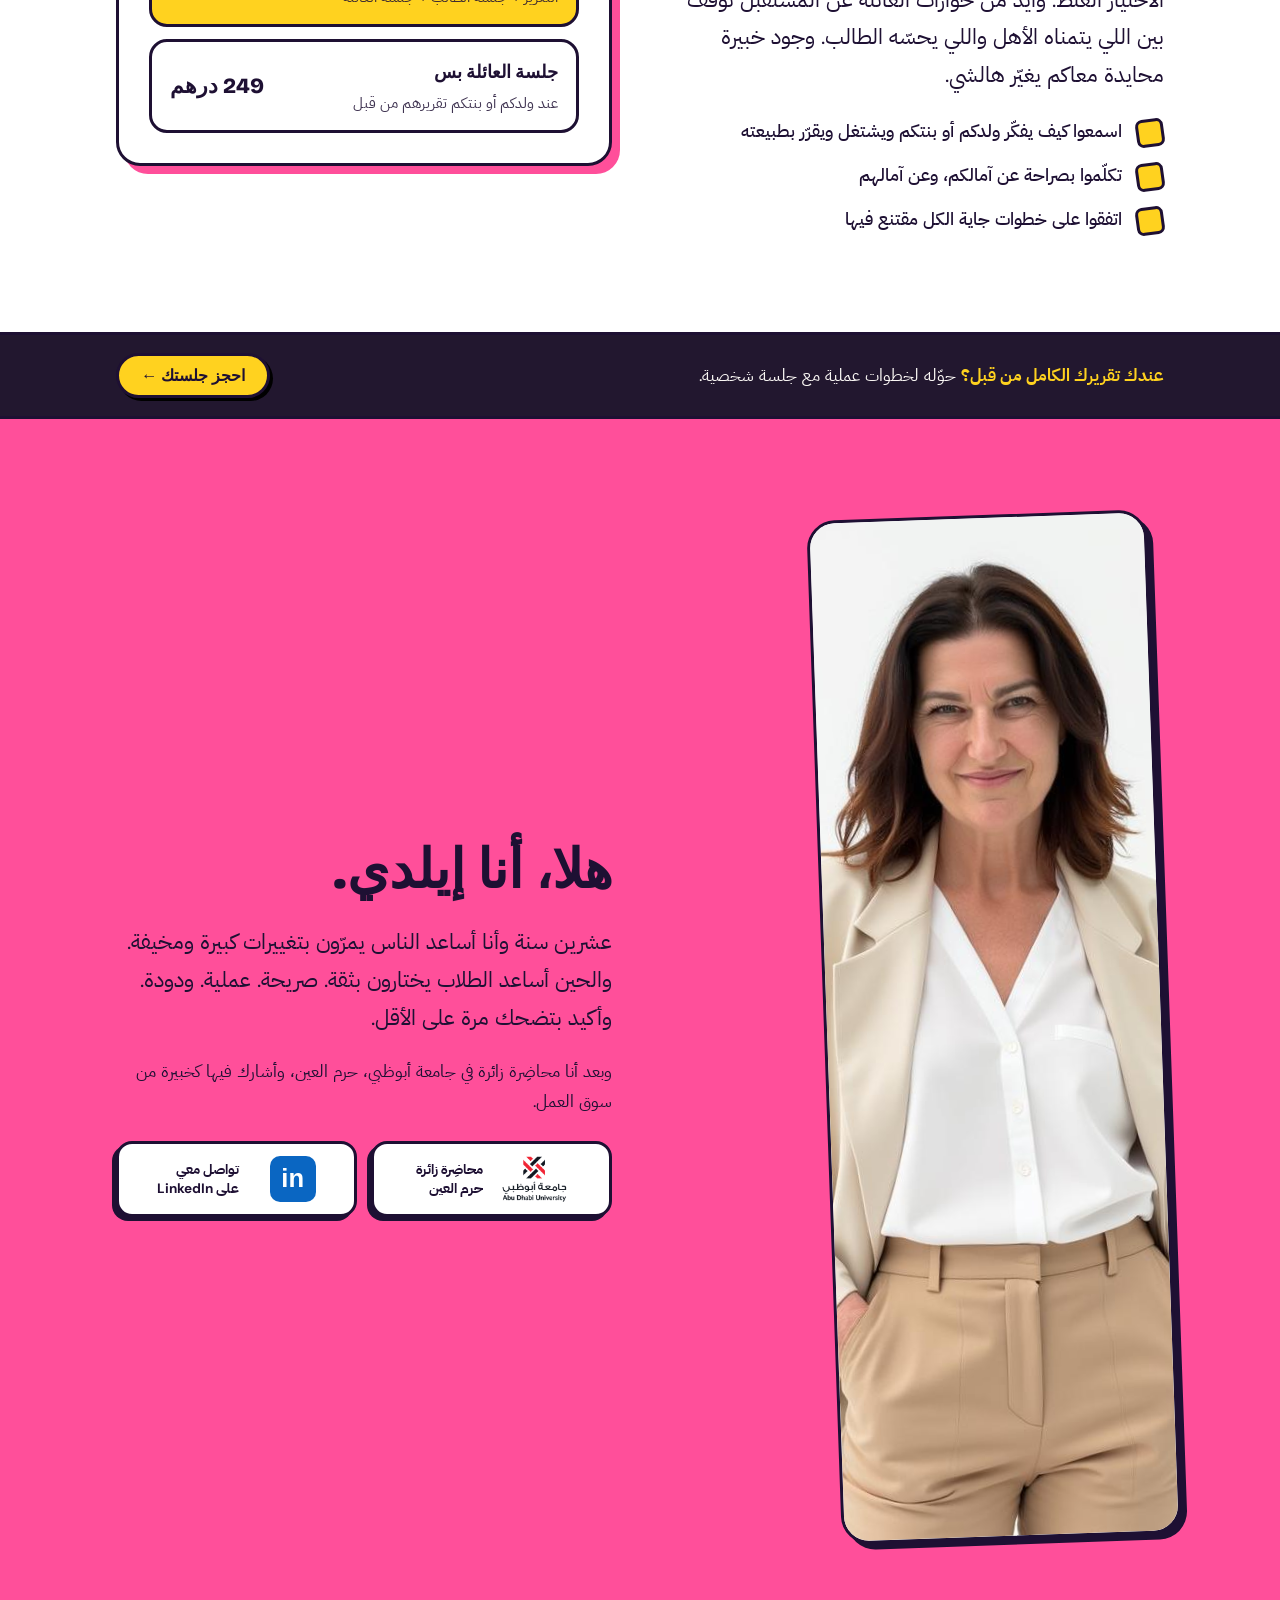
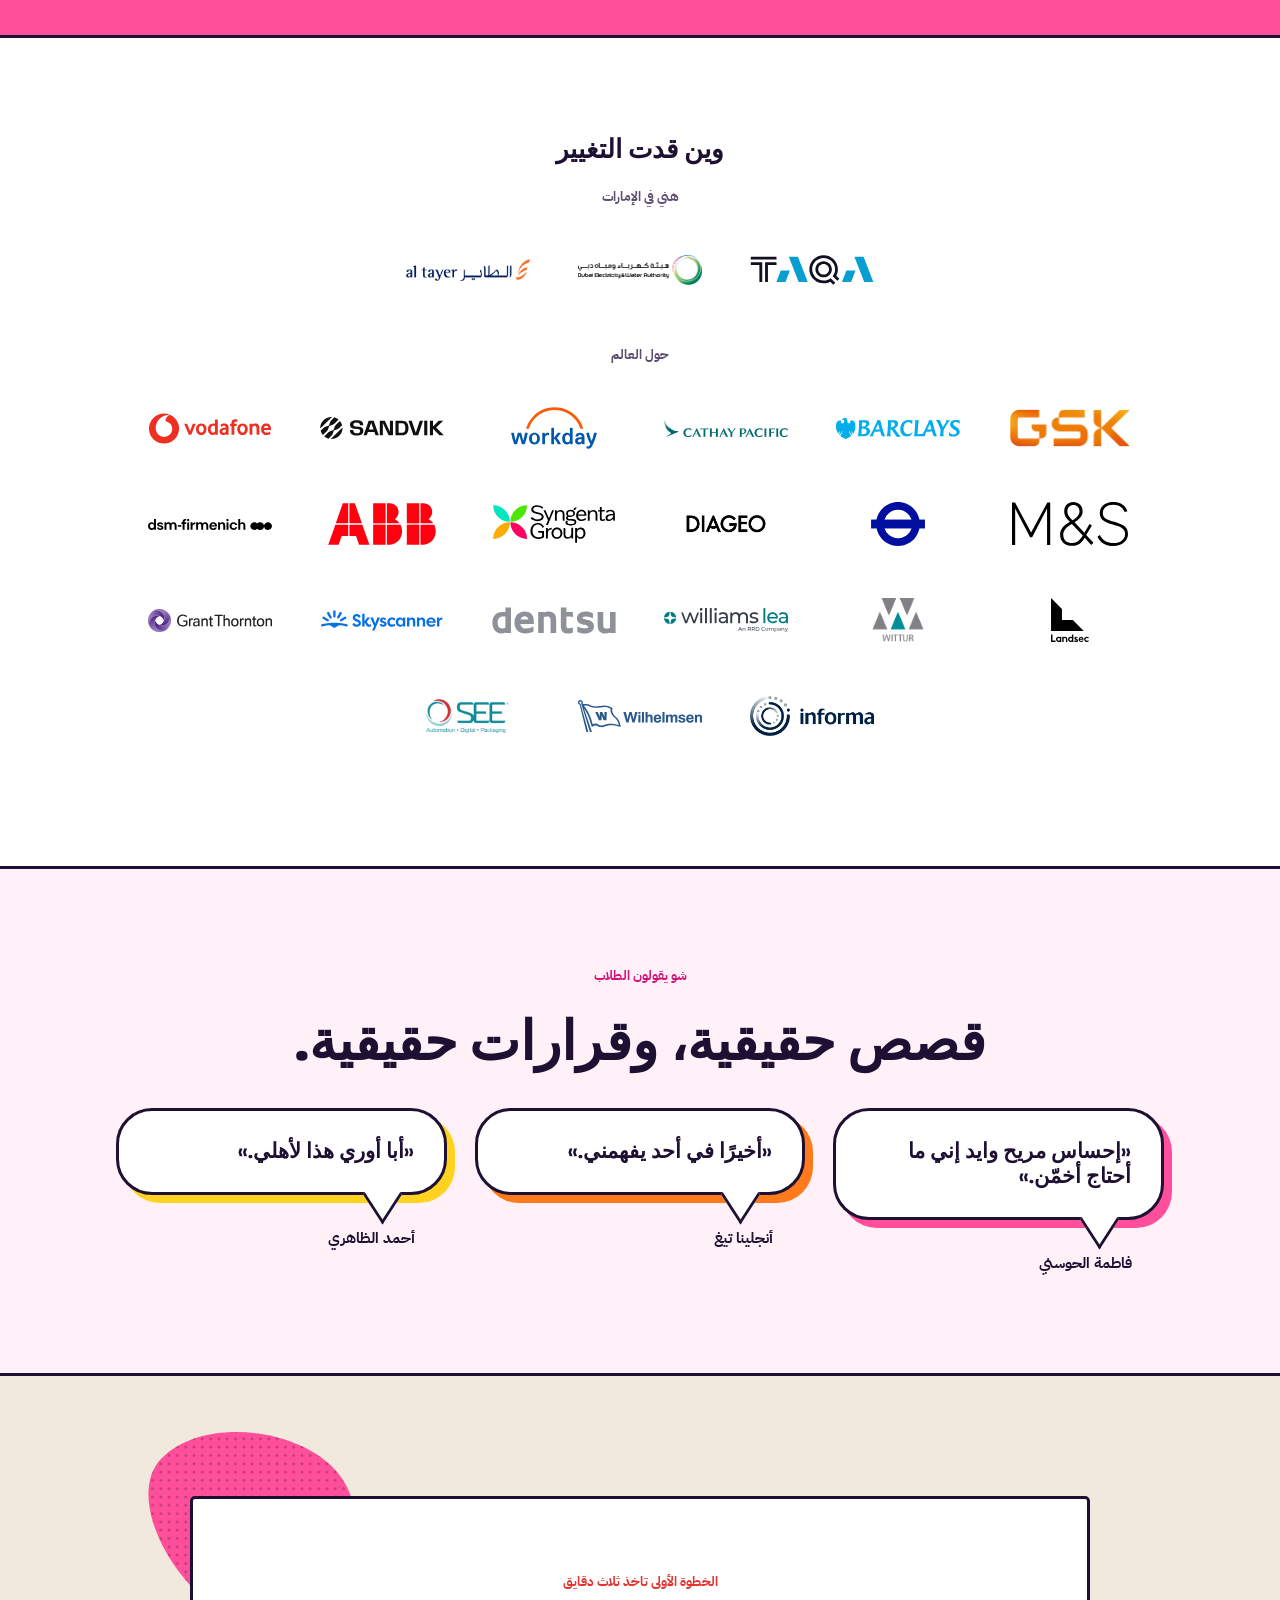
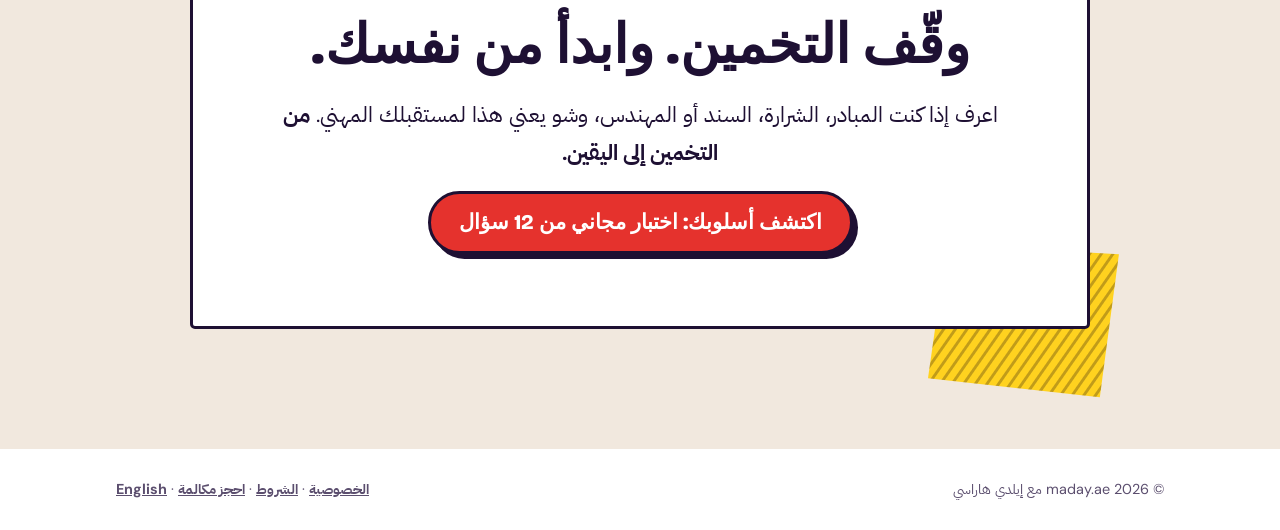
==== commit 9f07592d: "Arabic site: use the Arabic maday logo in all page headers Co-Authored-By: Claude Opus 5.5 <noreply@" ====
--- a/public/ar/index.html
+++ b/public/ar/index.html
@@ -440,7 +440,7 @@
 <header class="site-header">
   <div class="inner">
     <button class="brand" id="brand" aria-label="الصفحة الرئيسية maday.ae">
-      <img src="../images/brand/maday-logo.svg" alt="maday" width="114" height="36">
+      <img src="../images/brand/maday-logo-ar.svg" alt="مَداي maday" width="83" height="36">
       <span>مع إيلدي هاراسي</span>
     </button>
     <div class="actions">
